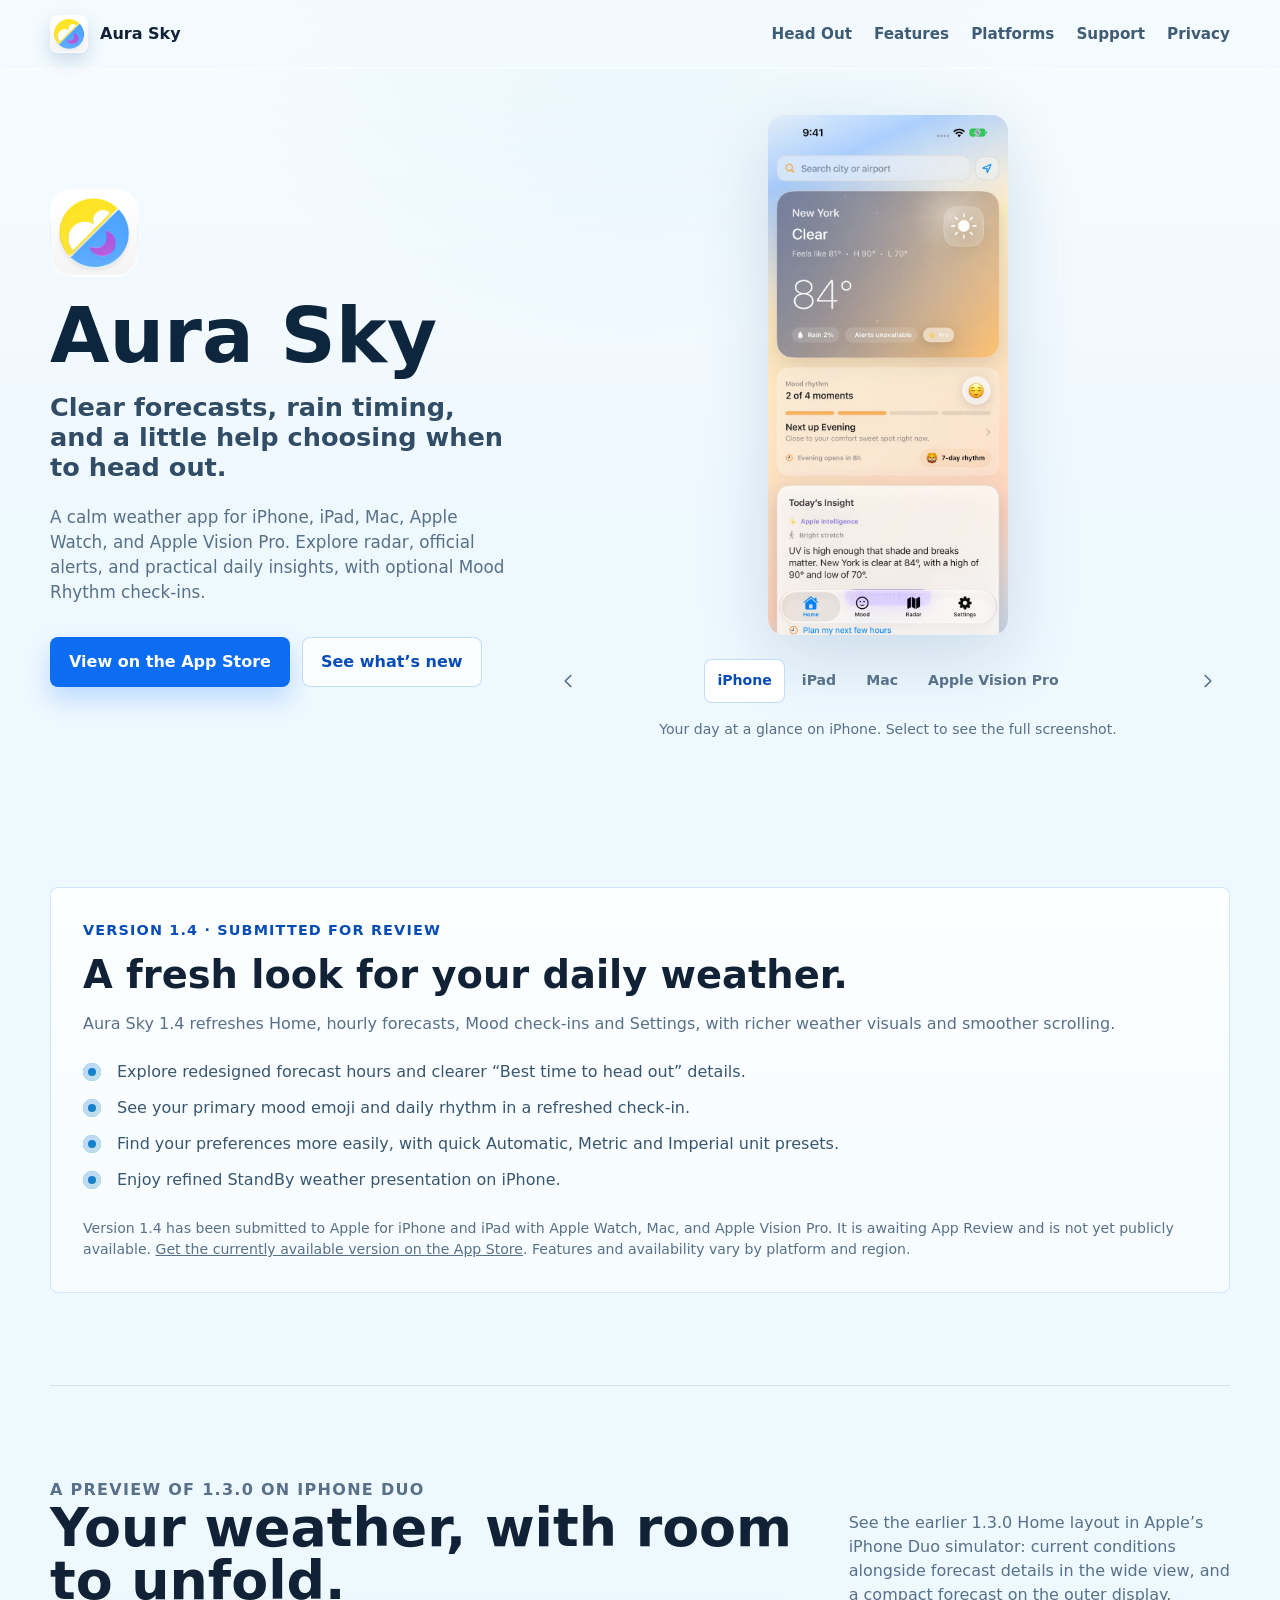
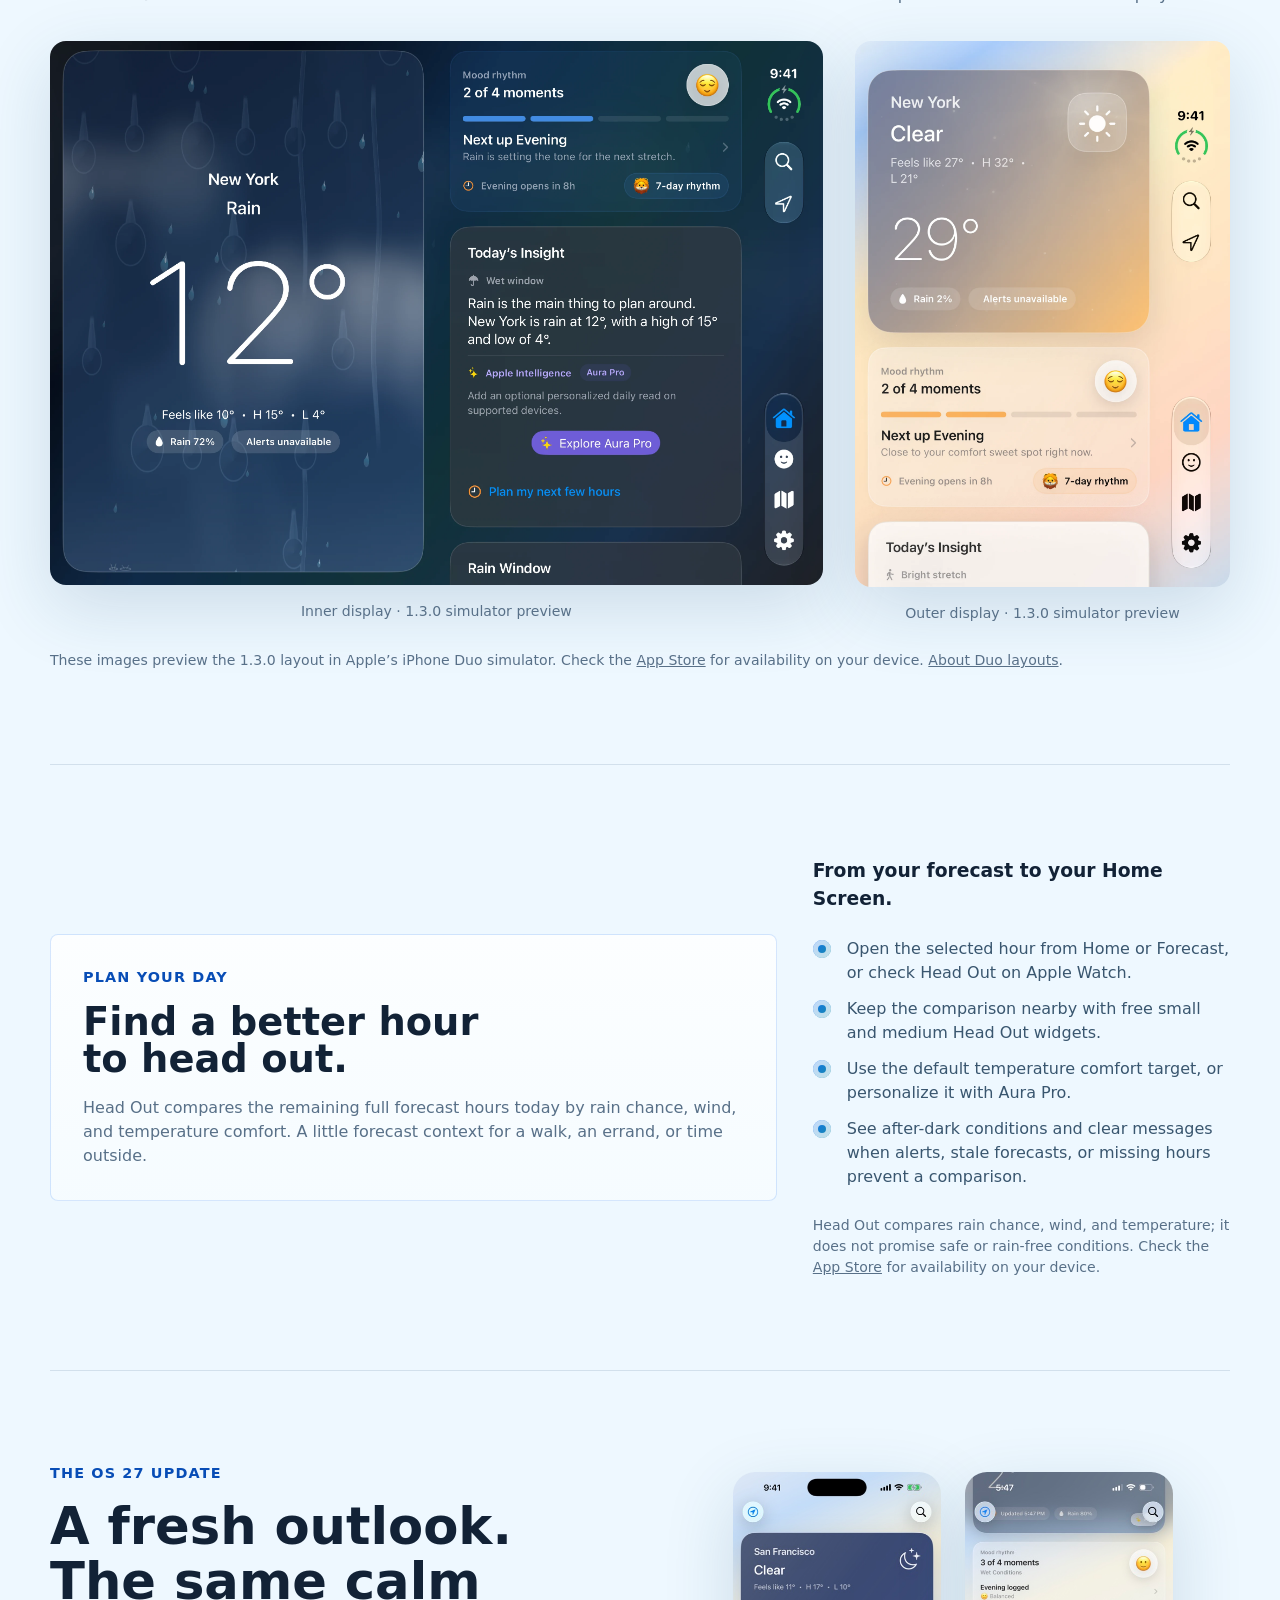
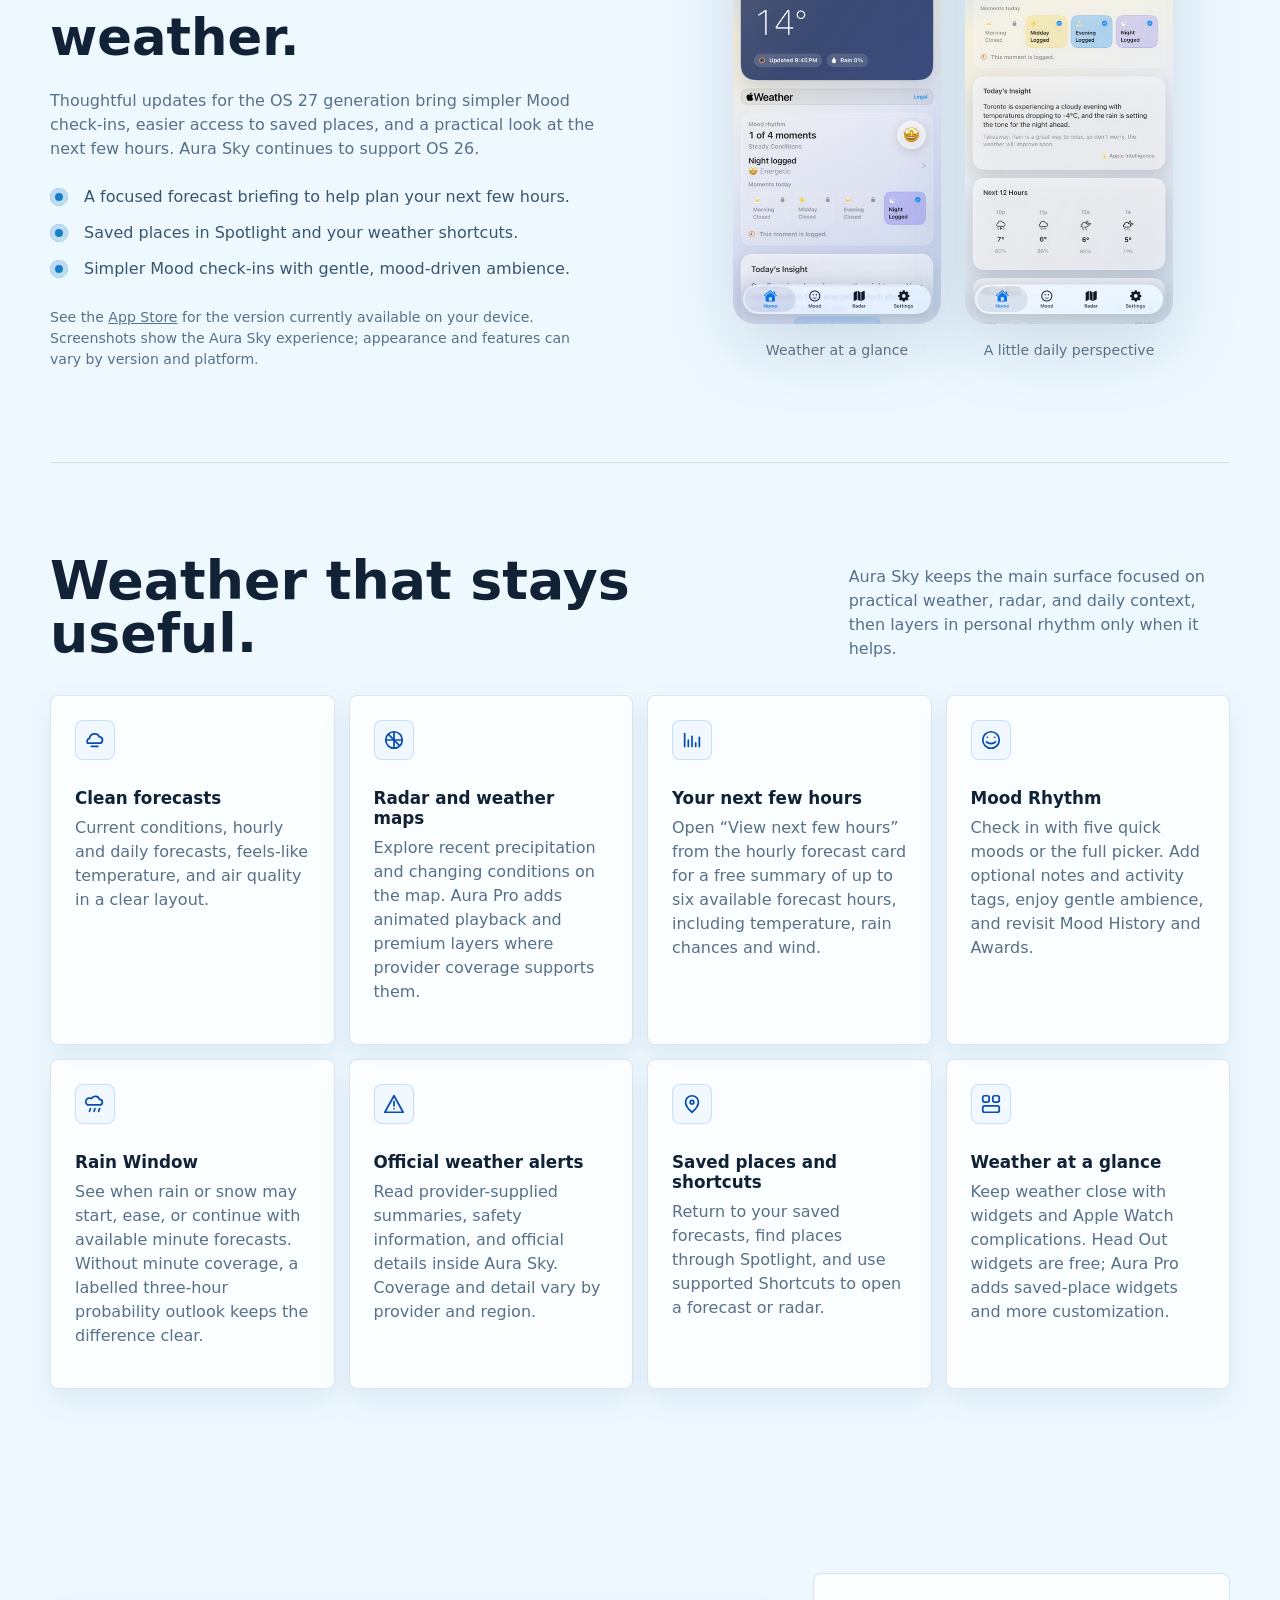
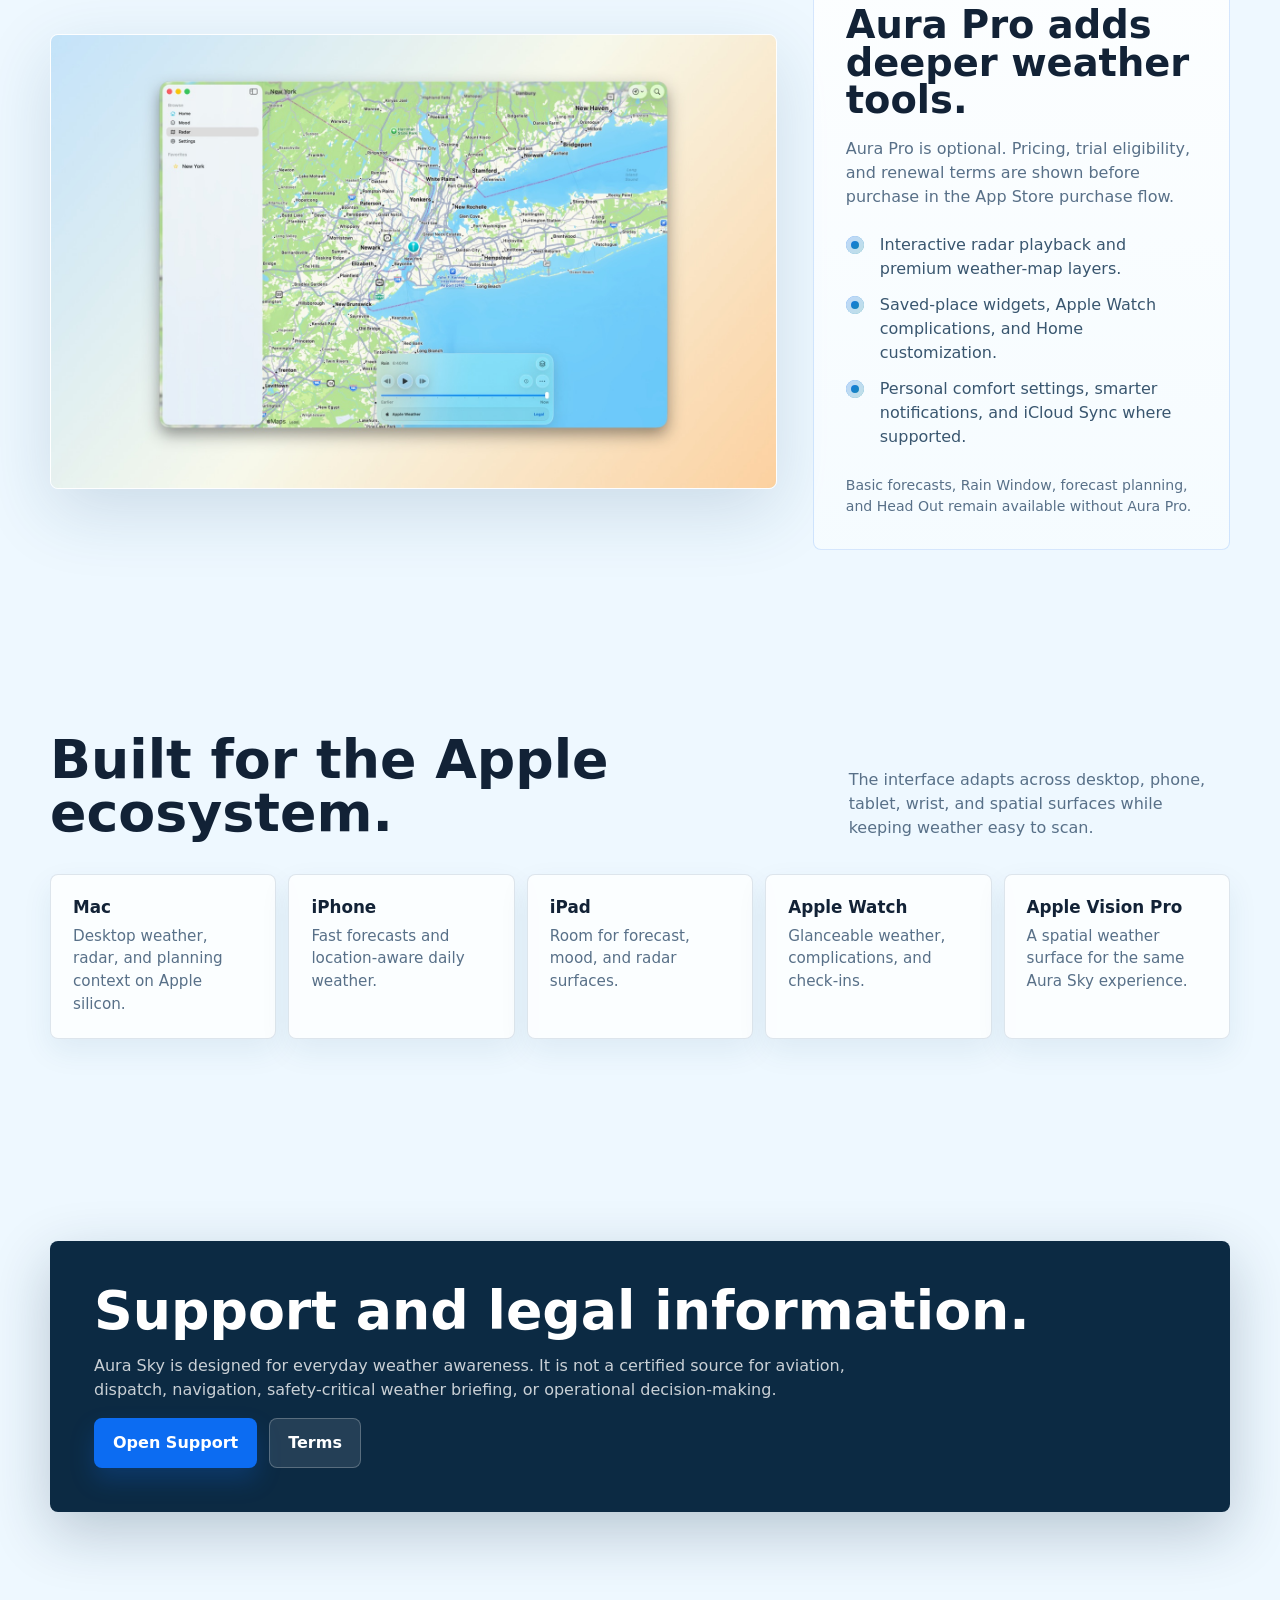
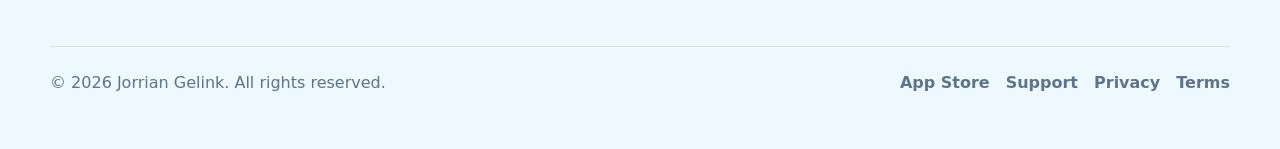
==== index.html @ 30936ce5 "feat(website): announce Aura Sky 1.4 review submission - Describe the submitted visual and forecast " ====
<!doctype html>
<html lang="en">
  <head>
    <meta charset="utf-8">
    <meta name="viewport" content="width=device-width, initial-scale=1">
    <title>Aura Sky — Weather, radar, insights</title>
    <meta name="description" content="Plan your day with Aura Sky: Head Out forecast comparisons, Rain Window, radar, official weather alerts, and optional mood check-ins across your Apple devices.">
    <meta name="robots" content="index, follow">
    <meta name="apple-itunes-app" content="app-id=6761404223">
    <link rel="canonical" href="https://jorrian.github.io/aura-sky/">
    <meta property="og:type" content="website">
    <meta property="og:title" content="Aura Sky">
    <meta property="og:description" content="Clear forecasts, rain timing, and a little help choosing when to head out.">
    <meta property="og:url" content="https://jorrian.github.io/aura-sky/">
    <meta property="og:image" content="https://jorrian.github.io/aura-sky/assets/aura-sky/glass-day-night-125.jpg">
    <meta property="og:image:alt" content="Aura Sky’s glass day-and-night emblem against a soft clear-to-cloudy sky.">
    <meta name="twitter:card" content="summary_large_image">
    <meta name="twitter:title" content="Aura Sky">
    <meta name="twitter:description" content="Clear forecasts, rain timing, and a little help choosing when to head out.">
    <meta name="twitter:image" content="https://jorrian.github.io/aura-sky/assets/aura-sky/glass-day-night-125.jpg">
    <meta name="theme-color" content="#eef8ff">
    <link rel="icon" href="assets/aura-sky/app-icon.png?v=20260916">
    <link rel="stylesheet" href="assets/aura-sky/site.css?v=20261007-duo">
    <script src="assets/aura-sky/hero-carousel.js?v=20261004" defer></script>
  </head>
  <body>
    <a class="skip-link" href="#main-content">Skip to main content</a>
    <header class="site-header">
      <nav class="nav" aria-label="Primary">
        <a class="brand" href="./" aria-label="Aura Sky home" aria-current="page">
          <img src="assets/aura-sky/app-icon.png?v=20260916" alt="" width="38" height="38" decoding="async">
          <span>Aura Sky</span>
        </a>
        <div class="nav-links">
          <a class="nav-optional" href="#head-out">Head Out</a>
          <a class="nav-optional" href="#features">Features</a>
          <a class="nav-optional" href="#platforms">Platforms</a>
          <a href="support/">Support</a>
          <a href="privacy/">Privacy</a>
        </div>
      </nav>
    </header>

    <main class="page-shell" id="main-content" tabindex="-1">
      <section class="section hero" aria-labelledby="hero-title">
        <div class="hero-copy">
          <img class="hero-logo" src="assets/aura-sky/app-icon.png?v=20260916" alt="" width="88" height="88">
          <h1 id="hero-title">Aura Sky</h1>
          <p class="lead">Clear forecasts, rain timing, and a little help choosing when to head out.</p>
          <p class="supporting">A calm weather app for iPhone, iPad, Mac, Apple Watch, and Apple Vision Pro. Explore radar, official alerts, and practical daily insights, with optional Mood Rhythm check-ins.</p>
          <div class="button-row">
            <a class="button primary" href="https://apps.apple.com/ca/app/aura-sky-weather/id6761404223">View on the App Store</a>
            <a class="button secondary" href="#latest">See what’s new</a>
          </div>
        </div>
        <div class="hero-media hero-carousel" role="region" aria-roledescription="carousel" aria-label="Aura Sky on your devices" data-hero-carousel>
          <div class="hero-carousel-stage" data-carousel-stage>
            <div class="hero-carousel-slide" role="group" aria-roledescription="slide" aria-label="1 of 4: iPhone" data-platform="iPhone">
              <a class="hero-carousel-image-link" href="assets/aura-sky/hero-iphone-125.webp" aria-label="View full-size Aura Sky iPhone screenshot">
                <img src="assets/aura-sky/hero-iphone-125.webp" alt="Aura Sky on iPhone showing current weather, forecast information, and Mood Rhythm." width="1320" height="2868" decoding="async" fetchpriority="high">
              </a>
            </div>
            <div class="hero-carousel-slide" role="group" aria-roledescription="slide" aria-label="2 of 4: iPad" data-platform="iPad" hidden inert>
              <a class="hero-carousel-image-link" href="assets/aura-sky/hero-ipad-125.webp" aria-label="View full-size Aura Sky iPad screenshot">
                <img src="assets/aura-sky/hero-ipad-125.webp" alt="Aura Sky on iPad showing current weather, forecast information, and Mood Rhythm." width="2064" height="2752" decoding="async" loading="lazy">
              </a>
            </div>
            <div class="hero-carousel-slide" role="group" aria-roledescription="slide" aria-label="3 of 4: Mac" data-platform="Mac" hidden inert>
              <a class="hero-carousel-image-link" href="assets/aura-sky/hero-mac-125.webp" aria-label="View full-size Aura Sky Mac screenshot">
                <img src="assets/aura-sky/hero-mac-125.webp" alt="Aura Sky on Mac showing current weather, forecast information, and Mood Rhythm." width="2880" height="1800" decoding="async" loading="lazy">
              </a>
            </div>
            <div class="hero-carousel-slide" role="group" aria-roledescription="slide" aria-label="4 of 4: Apple Vision Pro" data-platform="Apple Vision Pro" hidden inert>
              <a class="hero-carousel-image-link" href="assets/aura-sky/hero-vision-pro-125.webp" aria-label="View full-size Aura Sky Apple Vision Pro screenshot">
                <img src="assets/aura-sky/hero-vision-pro-125.webp" alt="Aura Sky on Apple Vision Pro showing current weather, forecast information, and Mood Rhythm." width="3840" height="2160" decoding="async" loading="lazy">
              </a>
            </div>
          </div>
          <div class="hero-carousel-controls" data-carousel-controls hidden>
            <button class="hero-carousel-arrow" type="button" aria-label="Previous platform" data-carousel-previous>
              <svg viewBox="0 0 24 24" fill="none" stroke="currentColor" stroke-width="1.9" stroke-linecap="round" stroke-linejoin="round" aria-hidden="true"><path d="m15 6-6 6 6 6"/></svg>
            </button>
            <div class="hero-carousel-platforms" role="group" aria-label="Choose a platform">
              <button type="button" aria-pressed="true" data-carousel-select="0">iPhone</button>
              <button type="button" aria-pressed="false" data-carousel-select="1">iPad</button>
              <button type="button" aria-pressed="false" data-carousel-select="2">Mac</button>
              <button type="button" aria-pressed="false" data-carousel-select="3">Apple Vision Pro</button>
            </div>
            <button class="hero-carousel-arrow" type="button" aria-label="Next platform" data-carousel-next>
              <svg viewBox="0 0 24 24" fill="none" stroke="currentColor" stroke-width="1.9" stroke-linecap="round" stroke-linejoin="round" aria-hidden="true"><path d="m9 6 6 6-6 6"/></svg>
            </button>
          </div>
          <p class="hero-carousel-caption" aria-live="polite" aria-atomic="true" data-carousel-caption>Your day at a glance on iPhone. Select to see the full screenshot.</p>
          <noscript>
            <p class="hero-carousel-fallback">View full-size screenshots on <a href="assets/aura-sky/hero-ipad-125.webp">iPad</a>, <a href="assets/aura-sky/hero-mac-125.webp">Mac</a>, or <a href="assets/aura-sky/hero-vision-pro-125.webp">Apple Vision Pro</a>.</p>
          </noscript>
        </div>
      </section>

      <section class="section" id="latest" aria-labelledby="latest-title">
        <div class="callout">
          <p class="eyebrow">Version 1.4 · Submitted for review</p>
          <h2 id="latest-title">A fresh look for your daily weather.</h2>
          <p class="section-intro">Aura Sky 1.4 refreshes Home, hourly forecasts, Mood check-ins and Settings, with richer weather visuals and smoother scrolling.</p>
          <ul class="check-list">
            <li>Explore redesigned forecast hours and clearer “Best time to head out” details.</li>
            <li>See your primary mood emoji and daily rhythm in a refreshed check-in.</li>
            <li>Find your preferences more easily, with quick Automatic, Metric and Imperial unit presets.</li>
            <li>Enjoy refined StandBy weather presentation on iPhone.</li>
          </ul>
          <p class="release-note">Version 1.4 has been submitted to Apple for iPhone and iPad with Apple Watch, Mac, and Apple Vision Pro. It is awaiting App Review and is not yet publicly available. <a href="https://apps.apple.com/ca/app/aura-sky-weather/id6761404223">Get the currently available version on the App Store</a>. Features and availability vary by platform and region.</p>
        </div>
      </section>

      <section class="section duo-section" id="duo" aria-labelledby="duo-title">
        <div class="section-heading">
          <div>
            <p class="eyebrow">A preview of 1.3.0 on iPhone Duo</p>
            <h2 id="duo-title">Your weather, with room to unfold.</h2>
          </div>
          <p>See the earlier 1.3.0 Home layout in Apple’s iPhone Duo simulator: current conditions alongside forecast details in the wide view, and a compact forecast on the outer display.</p>
        </div>
        <div class="duo-gallery">
          <figure>
            <a class="screenshot-link" href="assets/aura-sky/duo-inner-home-130.webp" aria-label="View full-size iPhone Duo inner-display screenshot">
              <img src="assets/aura-sky/duo-inner-home-130.webp" alt="Aura Sky Home on the wide iPhone Duo inner display, showing current weather and forecast cards." width="2853" height="2007" loading="lazy" decoding="async">
            </a>
            <figcaption>Inner display · 1.3.0 simulator preview</figcaption>
          </figure>
          <figure>
            <a class="screenshot-link" href="assets/aura-sky/duo-outer-home-130.webp" aria-label="View full-size iPhone Duo outer-display screenshot">
              <img src="assets/aura-sky/duo-outer-home-130.webp" alt="Aura Sky Home on the compact iPhone Duo outer display, showing current weather and a forecast overview." width="1398" height="2034" loading="lazy" decoding="async">
            </a>
            <figcaption>Outer display · 1.3.0 simulator preview</figcaption>
          </figure>
        </div>
        <p class="release-note">These images preview the 1.3.0 layout in Apple’s iPhone Duo simulator. Check the <a href="https://apps.apple.com/ca/app/aura-sky-weather/id6761404223">App Store</a> for availability on your device. <a href="support/#duo-help">About Duo layouts</a>.</p>
      </section>

      <section class="section split" id="head-out" aria-labelledby="head-out-title">
        <div class="callout">
          <p class="eyebrow">Plan your day</p>
          <h2 id="head-out-title">Find a better hour<br>to head out.</h2>
          <p class="section-intro">Head Out compares the remaining full forecast hours today by rain chance, wind, and temperature comfort. A little forecast context for a walk, an errand, or time outside.</p>
        </div>
        <div>
          <h3>From your forecast to your Home Screen.</h3>
          <ul class="check-list">
            <li>Open the selected hour from Home or Forecast, or check Head Out on Apple Watch.</li>
            <li>Keep the comparison nearby with free small and medium Head Out widgets.</li>
            <li>Use the default temperature comfort target, or personalize it with Aura Pro.</li>
            <li>See after-dark conditions and clear messages when alerts, stale forecasts, or missing hours prevent a comparison.</li>
          </ul>
          <p class="release-note">Head Out compares rain chance, wind, and temperature; it does not promise safe or rain-free conditions. Check the <a href="https://apps.apple.com/ca/app/aura-sky-weather/id6761404223">App Store</a> for availability on your device.</p>
        </div>
      </section>

      <section class="section os27-section" id="os27" aria-labelledby="os27-title">
        <div class="os27-copy">
          <p class="eyebrow">The OS 27 update</p>
          <h2 id="os27-title">A fresh outlook.<br>The same calm weather.</h2>
          <p class="section-intro">Thoughtful updates for the OS 27 generation bring simpler Mood check-ins, easier access to saved places, and a practical look at the next few hours. Aura Sky continues to support OS 26.</p>
          <ul class="check-list">
            <li>A focused forecast briefing to help plan your next few hours.</li>
            <li>Saved places in Spotlight and your weather shortcuts.</li>
            <li>Simpler Mood check-ins with gentle, mood-driven ambience.</li>
          </ul>
          <p class="release-note">See the <a href="https://apps.apple.com/ca/app/aura-sky-weather/id6761404223">App Store</a> for the version currently available on your device. Screenshots show the Aura Sky experience; appearance and features can vary by version and platform.</p>
        </div>
        <div class="phone-gallery" aria-label="Aura Sky on iPhone">
          <figure>
            <a class="screenshot-link" href="assets/aura-sky/iphone-dashboard.jpg" aria-label="View full-size iPhone weather screenshot">
              <img src="assets/aura-sky/iphone-dashboard.jpg" alt="Current weather and a Mood Rhythm check-in on iPhone." width="414" height="900" loading="lazy" decoding="async">
            </a>
            <figcaption>Weather at a glance</figcaption>
          </figure>
          <figure>
            <a class="screenshot-link" href="assets/aura-sky/iphone-radar.jpg" aria-label="View full-size iPhone daily insight screenshot">
              <img src="assets/aura-sky/iphone-radar.jpg" alt="Mood Rhythm, Today’s Insight, and the next 12 hours of weather on iPhone." width="414" height="900" loading="lazy" decoding="async">
            </a>
            <figcaption>A little daily perspective</figcaption>
          </figure>
        </div>
      </section>

      <section class="section" id="features" aria-labelledby="features-title">
        <div class="section-heading">
          <h2 id="features-title">Weather that stays useful.</h2>
          <p>Aura Sky keeps the main surface focused on practical weather, radar, and daily context, then layers in personal rhythm only when it helps.</p>
        </div>
        <div class="feature-grid">
          <article class="feature-card">
            <div class="feature-icon" aria-hidden="true">
              <svg viewBox="0 0 24 24" fill="none" stroke="currentColor" stroke-width="1.9" stroke-linecap="round" stroke-linejoin="round"><path d="M4 15.5h12.5a3.5 3.5 0 0 0 .3-7A5.7 5.7 0 0 0 6 10.3 3.3 3.3 0 0 0 4 15.5Z"/><path d="M8 19h7"/></svg>
            </div>
            <h3>Clean forecasts</h3>
            <p>Current conditions, hourly and daily forecasts, feels-like temperature, and air quality in a clear layout.</p>
          </article>
          <article class="feature-card">
            <div class="feature-icon" aria-hidden="true">
              <svg viewBox="0 0 24 24" fill="none" stroke="currentColor" stroke-width="1.9" stroke-linecap="round" stroke-linejoin="round"><path d="M12 21a9 9 0 1 0 0-18 9 9 0 0 0 0 18Z"/><path d="M12 3v18"/><path d="M3 12h18"/><path d="M6.5 6.5 17.5 17.5"/></svg>
            </div>
            <h3>Radar and weather maps</h3>
            <p>Explore recent precipitation and changing conditions on the map. Aura Pro adds animated playback and premium layers where provider coverage supports them.</p>
          </article>
          <article class="feature-card">
            <div class="feature-icon" aria-hidden="true">
              <svg viewBox="0 0 24 24" fill="none" stroke="currentColor" stroke-width="1.9" stroke-linecap="round" stroke-linejoin="round"><path d="M4 19V5"/><path d="M8 19v-7"/><path d="M12 19V8"/><path d="M16 19v-4"/><path d="M20 19V9"/></svg>
            </div>
            <h3>Your next few hours</h3>
            <p>Open “View next few hours” from the hourly forecast card for a free summary of up to six available forecast hours, including temperature, rain chances and wind.</p>
          </article>
          <article class="feature-card">
            <div class="feature-icon" aria-hidden="true">
              <svg viewBox="0 0 24 24" fill="none" stroke="currentColor" stroke-width="1.9" stroke-linecap="round" stroke-linejoin="round"><path d="M7 14c2.5 2.5 7.5 2.5 10 0"/><path d="M8 9h.01"/><path d="M16 9h.01"/><path d="M12 21a9 9 0 1 0 0-18 9 9 0 0 0 0 18Z"/></svg>
            </div>
            <h3>Mood Rhythm</h3>
            <p>Check in with five quick moods or the full picker. Add optional notes and activity tags, enjoy gentle ambience, and revisit Mood History and Awards.</p>
          </article>
          <article class="feature-card">
            <div class="feature-icon" aria-hidden="true">
              <svg viewBox="0 0 24 24" fill="none" stroke="currentColor" stroke-width="1.9" stroke-linecap="round" stroke-linejoin="round"><path d="M4 13h13a3 3 0 0 0 0-6 5 5 0 0 0-9-1 4 4 0 0 0-4 7Z"/><path d="m7 17-1 3m6-3-1 3m6-3-1 3"/></svg>
            </div>
            <h3>Rain Window</h3>
            <p>See when rain or snow may start, ease, or continue with available minute forecasts. Without minute coverage, a labelled three-hour probability outlook keeps the difference clear.</p>
          </article>
          <article class="feature-card">
            <div class="feature-icon" aria-hidden="true">
              <svg viewBox="0 0 24 24" fill="none" stroke="currentColor" stroke-width="1.9" stroke-linecap="round" stroke-linejoin="round"><path d="m12 3 10 18H2L12 3Z"/><path d="M12 9v5m0 3h.01"/></svg>
            </div>
            <h3>Official weather alerts</h3>
            <p>Read provider-supplied summaries, safety information, and official details inside Aura Sky. Coverage and detail vary by provider and region.</p>
          </article>
          <article class="feature-card">
            <div class="feature-icon" aria-hidden="true">
              <svg viewBox="0 0 24 24" fill="none" stroke="currentColor" stroke-width="1.9" stroke-linecap="round" stroke-linejoin="round"><path d="M19 10c0 5-7 11-7 11S5 15 5 10a7 7 0 0 1 14 0Z"/><circle cx="12" cy="10" r="2"/></svg>
            </div>
            <h3>Saved places and shortcuts</h3>
            <p>Return to your saved forecasts, find places through Spotlight, and use supported Shortcuts to open a forecast or radar.</p>
          </article>
          <article class="feature-card">
            <div class="feature-icon" aria-hidden="true">
              <svg viewBox="0 0 24 24" fill="none" stroke="currentColor" stroke-width="1.9" stroke-linecap="round" stroke-linejoin="round"><rect x="3" y="3" width="7" height="7" rx="2"/><rect x="14" y="3" width="7" height="7" rx="2"/><rect x="3" y="14" width="18" height="7" rx="2"/></svg>
            </div>
            <h3>Weather at a glance</h3>
            <p>Keep weather close with widgets and Apple Watch complications. Head Out widgets are free; Aura Pro adds saved-place widgets and more customization.</p>
          </article>
        </div>
      </section>

      <section class="section split" aria-labelledby="pro-title">
        <div class="image-panel">
          <img src="assets/aura-sky/radar-mac.jpg" alt="Aura Sky radar on Mac showing map layers and weather context." width="1600" height="1000" loading="lazy" decoding="async">
        </div>
        <div class="callout">
          <h2 id="pro-title">Aura Pro adds deeper weather tools.</h2>
          <p class="section-intro">Aura Pro is optional. Pricing, trial eligibility, and renewal terms are shown before purchase in the App Store purchase flow.</p>
          <ul class="check-list">
            <li>Interactive radar playback and premium weather-map layers.</li>
            <li>Saved-place widgets, Apple Watch complications, and Home customization.</li>
            <li>Personal comfort settings, smarter notifications, and iCloud Sync where supported.</li>
          </ul>
          <p class="release-note">Basic forecasts, Rain Window, forecast planning, and Head Out remain available without Aura Pro.</p>
        </div>
      </section>

      <section class="section" id="platforms" aria-labelledby="platforms-title">
        <div class="section-heading">
          <h2 id="platforms-title">Built for the Apple ecosystem.</h2>
          <p>The interface adapts across desktop, phone, tablet, wrist, and spatial surfaces while keeping weather easy to scan.</p>
        </div>
        <div class="platform-grid">
          <article class="platform-card">
            <h3>Mac</h3>
            <p>Desktop weather, radar, and planning context on Apple silicon.</p>
          </article>
          <article class="platform-card">
            <h3>iPhone</h3>
            <p>Fast forecasts and location-aware daily weather.</p>
          </article>
          <article class="platform-card">
            <h3>iPad</h3>
            <p>Room for forecast, mood, and radar surfaces.</p>
          </article>
          <article class="platform-card">
            <h3>Apple Watch</h3>
            <p>Glanceable weather, complications, and check-ins.</p>
          </article>
          <article class="platform-card">
            <h3>Apple Vision Pro</h3>
            <p>A spatial weather surface for the same Aura Sky experience.</p>
          </article>
        </div>
      </section>

      <section class="section" aria-labelledby="support-title">
        <div class="support-band">
          <h2 id="support-title">Support and legal information.</h2>
          <p>Aura Sky is designed for everyday weather awareness. It is not a certified source for aviation, dispatch, navigation, safety-critical weather briefing, or operational decision-making.</p>
          <div class="button-row">
            <a class="button primary" href="support/">Open Support</a>
            <a class="button secondary" href="terms/">Terms</a>
          </div>
        </div>
      </section>
    </main>

    <footer class="site-footer">
      <div class="footer-inner">
        <span>© 2026 Jorrian Gelink. All rights reserved.</span>
        <div class="footer-links">
          <a href="https://apps.apple.com/ca/app/aura-sky-weather/id6761404223">App Store</a>
          <a href="support/">Support</a>
          <a href="privacy/">Privacy</a>
          <a href="terms/">Terms</a>
        </div>
      </div>
    </footer>
  </body>
</html>
---- assets/aura-sky/site.css ----
:root {
  color-scheme: light;
  --bg: #eef8ff;
  --bg-strong: #dff2fb;
  --surface: #ffffff;
  --surface-soft: #f8fbff;
  --ink: #122236;
  --muted: #587088;
  --line: rgba(36, 82, 118, 0.14);
  --blue: #0c6cf2;
  --blue-deep: #084db6;
  --teal: #0f8b9f;
  --green: #4e9a7f;
  --shadow: 0 22px 70px rgba(23, 72, 112, 0.16);
  --radius: 8px;
  --max: 1180px;
  font-family: Inter, ui-sans-serif, system-ui, -apple-system, BlinkMacSystemFont, "SF Pro Text", "Helvetica Neue", Arial, sans-serif;
}

* {
  box-sizing: border-box;
}

html {
  scroll-behavior: smooth;
}

body {
  margin: 0;
  background:
    linear-gradient(180deg, rgba(255, 255, 255, 0.58) 0%, rgba(238, 248, 255, 0) 34rem),
    radial-gradient(circle at 50% -8rem, rgba(117, 206, 233, 0.28), transparent 30rem),
    var(--bg);
  color: var(--ink);
  line-height: 1.5;
  text-rendering: optimizeLegibility;
}

img {
  display: block;
  max-width: 100%;
  height: auto;
}

a {
  color: inherit;
}

.skip-link {
  position: fixed;
  top: 12px;
  left: 12px;
  z-index: 100;
  padding: 10px 14px;
  border-radius: 8px;
  background: var(--ink);
  color: white;
  font-weight: 720;
  text-decoration: none;
  transform: translateY(-180%);
}

.skip-link:focus {
  transform: translateY(0);
}

a:focus-visible {
  outline: 3px solid var(--blue);
  outline-offset: 4px;
}

.page-shell:focus,
.legal-page:focus {
  outline: none;
}

.site-header {
  position: sticky;
  top: 0;
  z-index: 20;
  border-bottom: 1px solid rgba(255, 255, 255, 0.72);
  background: rgba(243, 250, 255, 0.82);
  backdrop-filter: blur(22px);
}

.nav {
  width: min(var(--max), calc(100% - 40px));
  min-height: 68px;
  margin: 0 auto;
  display: flex;
  align-items: center;
  justify-content: space-between;
  gap: 24px;
}

.brand {
  display: inline-flex;
  align-items: center;
  gap: 12px;
  text-decoration: none;
  font-weight: 760;
  color: var(--ink);
}

.brand img {
  width: 38px;
  height: 38px;
  border-radius: 8px;
  box-shadow: 0 8px 18px rgba(10, 70, 126, 0.18);
}

.nav-links {
  display: flex;
  align-items: center;
  justify-content: flex-end;
  gap: 22px;
  color: #405b74;
  font-size: 0.95rem;
  font-weight: 620;
}

.nav-links a {
  text-decoration: none;
}

.nav-links a:hover {
  color: var(--blue-deep);
}

.section[id] {
  scroll-margin-top: 90px;
}

.section {
  width: min(var(--max), calc(100% - 40px));
  margin: 0 auto;
  padding: 92px 0;
}

.hero {
  display: grid;
  grid-template-columns: minmax(0, 0.8fr) minmax(0, 1.2fr);
  gap: 40px;
  align-items: center;
  min-height: clamp(650px, calc(86vh - 68px), 780px);
  padding-top: 46px;
  padding-bottom: 34px;
}

.hero-copy {
  max-width: 560px;
}

h1,
h2,
h3,
p {
  margin-top: 0;
}

h1 {
  margin-bottom: 22px;
  font-size: clamp(3.8rem, 6vw, 6.4rem);
  line-height: 0.9;
  letter-spacing: 0;
  color: #0d253d;
}

.lead {
  margin-bottom: 22px;
  color: #314c65;
  font-size: clamp(1.25rem, 2vw, 1.72rem);
  line-height: 1.18;
  font-weight: 650;
}

.supporting {
  margin-bottom: 32px;
  color: var(--muted);
  font-size: 1.05rem;
}

.button-row {
  display: flex;
  flex-wrap: wrap;
  gap: 12px;
  align-items: center;
}

.button {
  min-height: 46px;
  display: inline-flex;
  align-items: center;
  justify-content: center;
  gap: 9px;
  padding: 12px 18px;
  border-radius: 8px;
  border: 1px solid transparent;
  text-decoration: none;
  font-weight: 720;
  white-space: nowrap;
}

.button.primary {
  background: var(--blue);
  color: white;
  box-shadow: 0 12px 24px rgba(12, 108, 242, 0.22);
}

.button.primary:hover {
  background: var(--blue-deep);
}

.button.secondary {
  border-color: rgba(12, 108, 242, 0.24);
  background: rgba(255, 255, 255, 0.78);
  color: var(--blue-deep);
}

.hero-logo {
  width: 88px;
  height: 88px;
  margin-bottom: 24px;
}

.hero-media,
.phone-gallery figure {
  min-width: 0;
  margin: 0;
}

.screenshot-link {
  display: block;
  border-radius: 16px;
  box-shadow: var(--shadow);
}

.screenshot-link img {
  width: 100%;
  height: auto;
  border-radius: inherit;
}

figcaption {
  margin-top: 16px;
  color: var(--muted);
  font-size: 0.88rem;
  text-align: center;
}

.hero-carousel-stage {
  height: clamp(360px, 42vw, 520px);
  touch-action: pan-y pinch-zoom;
}

.hero-carousel-slide,
.hero-carousel-image-link {
  display: flex;
  align-items: center;
  justify-content: center;
  width: 100%;
  height: 100%;
}

.hero-carousel-slide[hidden],
.hero-carousel-controls[hidden] {
  display: none;
}

.hero-carousel-slide {
  animation: hero-carousel-reveal 160ms ease-out;
}

.hero-carousel-image-link img {
  width: auto;
  height: auto;
  max-width: 100%;
  max-height: 100%;
  border-radius: 16px;
  box-shadow: var(--shadow);
}

.hero-carousel-controls {
  display: grid;
  grid-template-columns: 44px minmax(0, 1fr) 44px;
  align-items: center;
  gap: 8px;
  margin-top: 24px;
}

.hero-carousel-platforms {
  display: flex;
  flex-wrap: wrap;
  justify-content: center;
  gap: 4px;
}

.hero-carousel-controls button {
  min-width: 44px;
  min-height: 44px;
  padding: 8px 12px;
  border: 1px solid transparent;
  border-radius: 8px;
  background: transparent;
  color: var(--muted);
  font: inherit;
  font-size: 0.88rem;
  font-weight: 650;
  line-height: 1.25;
  cursor: pointer;
}

.hero-carousel-controls button:hover {
  background: var(--surface-soft);
  color: var(--blue-deep);
}

.hero-carousel-controls button[aria-pressed="true"] {
  border-color: rgba(12, 108, 242, 0.24);
  background: var(--surface);
  color: var(--blue-deep);
}

.hero-carousel-controls button:focus-visible {
  outline: 3px solid var(--blue);
  outline-offset: 3px;
}

.hero-carousel-controls .hero-carousel-arrow {
  display: grid;
  place-items: center;
  padding: 10px;
}

.hero-carousel-arrow svg {
  width: 22px;
  height: 22px;
}

.hero-carousel-caption,
.hero-carousel-fallback {
  margin: 16px 0 0;
  color: var(--muted);
  font-size: 0.88rem;
  text-align: center;
}

.hero-carousel-caption {
  min-height: 3em;
}

@keyframes hero-carousel-reveal {
  from { opacity: 0; }
  to { opacity: 1; }
}

.os27-section {
  display: grid;
  grid-template-columns: minmax(0, 1fr) minmax(0, 1fr);
  align-items: center;
  gap: 72px;
  border-top: 1px solid var(--line);
  border-bottom: 1px solid var(--line);
}

.eyebrow {
  color: var(--blue-deep);
  font-size: 0.9rem;
  font-weight: 750;
  letter-spacing: 0.08em;
  text-transform: uppercase;
}

.os27-copy h2 {
  margin-bottom: 24px;
  font-size: clamp(2.2rem, 4vw, 3.6rem);
  line-height: 1.08;
}

.release-note {
  margin: 26px 0 0;
  color: var(--muted);
  font-size: 0.88rem;
}

.phone-gallery {
  display: grid;
  grid-template-columns: repeat(2, minmax(0, 1fr));
  gap: 24px;
  width: min(100%, 440px);
  justify-self: center;
}

.phone-gallery .screenshot-link {
  border-radius: 22px;
}

.section-heading {
  display: grid;
  grid-template-columns: minmax(0, 0.84fr) minmax(280px, 0.42fr);
  gap: 36px;
  align-items: end;
  margin-bottom: 34px;
}

h2 {
  margin-bottom: 0;
  font-size: clamp(2.2rem, 4.2vw, 4.1rem);
  line-height: 0.98;
  letter-spacing: 0;
}

.section-heading p,
.section-intro {
  margin: 0;
  color: var(--muted);
  font-size: 1rem;
}

.feature-grid {
  display: grid;
  grid-template-columns: repeat(4, minmax(0, 1fr));
  gap: 14px;
}

.feature-card,
.platform-card,
.info-card {
  border: 1px solid var(--line);
  border-radius: var(--radius);
  background: rgba(255, 255, 255, 0.78);
  box-shadow: 0 12px 30px rgba(21, 72, 111, 0.08);
}

.feature-card {
  min-height: 196px;
  padding: 24px;
}

.feature-icon {
  width: 40px;
  height: 40px;
  display: grid;
  place-items: center;
  margin-bottom: 28px;
  border: 1px solid rgba(12, 108, 242, 0.18);
  border-radius: 8px;
  background: #f1f8ff;
  color: var(--blue-deep);
}

.feature-icon svg {
  width: 22px;
  height: 22px;
}

.feature-card h3,
.platform-card h3,
.info-card h3 {
  margin-bottom: 8px;
  font-size: 1.05rem;
  line-height: 1.2;
}

.feature-card p,
.platform-card p,
.info-card p,
.legal-copy p,
.legal-copy li {
  color: var(--muted);
}

.split {
  display: grid;
  grid-template-columns: minmax(0, 1.08fr) minmax(360px, 0.62fr);
  gap: 36px;
  align-items: center;
}

.image-panel {
  border-radius: var(--radius);
  overflow: hidden;
  border: 1px solid rgba(255, 255, 255, 0.9);
  box-shadow: var(--shadow);
}

.image-panel img {
  width: 100%;
  height: auto;
}

.callout {
  padding: 32px;
  border-radius: var(--radius);
  border: 1px solid rgba(12, 108, 242, 0.16);
  background: linear-gradient(180deg, rgba(255, 255, 255, 0.82), rgba(247, 252, 255, 0.82));
}

.callout h2 {
  margin-bottom: 18px;
  font-size: clamp(2rem, 3vw, 3.2rem);
}

.check-list {
  display: grid;
  gap: 12px;
  padding: 0;
  margin: 24px 0 0;
  list-style: none;
  color: #39566f;
}

.check-list li {
  display: grid;
  grid-template-columns: 24px minmax(0, 1fr);
  gap: 10px;
  align-items: start;
}

.check-list li::before {
  content: "";
  width: 18px;
  height: 18px;
  margin-top: 3px;
  border-radius: 999px;
  background:
    linear-gradient(135deg, rgba(12, 108, 242, 0.96), rgba(15, 139, 159, 0.96));
  box-shadow: inset 0 0 0 5px rgba(255, 255, 255, 0.72);
}

.platform-grid {
  display: grid;
  grid-template-columns: repeat(5, minmax(0, 1fr));
  gap: 12px;
}

.platform-card {
  min-height: 150px;
  padding: 22px;
}

.platform-card p {
  margin-bottom: 0;
  font-size: 0.95rem;
}

.support-band {
  margin: 18px auto 0;
  padding: 44px;
  border-radius: var(--radius);
  background: #0c2a43;
  color: white;
  box-shadow: 0 20px 60px rgba(12, 42, 67, 0.24);
}

.support-band h2 {
  margin-bottom: 16px;
  color: white;
}

.support-band p {
  max-width: 780px;
  color: rgba(255, 255, 255, 0.78);
}

.support-band .button.secondary {
  background: rgba(255, 255, 255, 0.1);
  border-color: rgba(255, 255, 255, 0.24);
  color: white;
}

.site-footer {
  padding: 42px 0 54px;
  color: #5d748a;
}

.footer-inner {
  width: min(var(--max), calc(100% - 40px));
  margin: 0 auto;
  display: flex;
  flex-wrap: wrap;
  align-items: center;
  justify-content: space-between;
  gap: 18px;
  border-top: 1px solid var(--line);
  padding-top: 24px;
}

.footer-links {
  display: flex;
  flex-wrap: wrap;
  gap: 16px;
  font-weight: 650;
}

.footer-links a {
  text-decoration: none;
}

.legal-page {
  width: min(880px, calc(100% - 40px));
  margin: 0 auto;
  padding: 84px 0 88px;
}

.legal-page h1 {
  font-size: clamp(3rem, 7vw, 5.6rem);
}

.legal-copy {
  display: grid;
  gap: 18px;
  margin-top: 34px;
}

.info-grid {
  display: grid;
  grid-template-columns: repeat(2, minmax(0, 1fr));
  gap: 14px;
  margin-top: 34px;
}

.info-card {
  padding: 24px;
}

.info-card p {
  margin-bottom: 0;
}

.fine-print {
  font-size: 0.94rem;
  color: var(--muted);
}

@media (max-width: 980px) {
  .hero,
  .os27-section,
  .split,
  .section-heading {
    grid-template-columns: 1fr;
  }

  .hero {
    gap: 34px;
    min-height: auto;
    padding-top: 54px;
  }

  .hero-copy {
    max-width: 720px;
  }

  .os27-section {
    gap: 36px;
  }

  .feature-grid,
  .platform-grid {
    grid-template-columns: repeat(2, minmax(0, 1fr));
  }

  .platform-grid .platform-card:last-child {
    grid-column: 1 / -1;
  }
}

@media (max-width: 720px) {
  .nav {
    width: min(100% - 28px, var(--max));
    min-height: 62px;
  }

  .nav-links {
    gap: 12px;
    font-size: 0.86rem;
  }

  .nav-links .nav-optional {
    display: none;
  }

  .section,
  .legal-page {
    width: min(100% - 28px, var(--max));
    padding: 62px 0;
  }

  h1 {
    font-size: clamp(3rem, 15vw, 4.6rem);
  }

  .hero {
    gap: 26px;
    padding-top: 42px;
    padding-bottom: 36px;
  }

  .lead {
    font-size: 1.18rem;
  }

  .supporting {
    margin-bottom: 26px;
  }

  .phone-gallery {
    gap: 16px;
  }

  .feature-grid,
  .platform-grid,
  .info-grid {
    grid-template-columns: 1fr;
  }

  .feature-card {
    min-height: auto;
  }

  .support-band {
    padding: 28px;
  }

  .footer-inner {
    width: min(100% - 28px, var(--max));
  }
}

@media (max-width: 440px) {
  .hero-carousel-platforms {
    display: grid;
    grid-template-columns: repeat(2, minmax(0, 1fr));
  }

  .hero-carousel-controls button {
    padding: 8px;
  }

  .hero-carousel-caption {
    min-height: 4.5em;
  }

  .nav-links {
    gap: 10px;
  }

  .button-row {
    align-items: stretch;
  }

  .button {
    width: 100%;
  }
}

@media (prefers-reduced-motion: reduce) {
  .hero-carousel-slide {
    animation: none;
  }

  html {
    scroll-behavior: auto;
  }
}

.duo-section { border-top: 1px solid var(--line); border-bottom: 1px solid var(--line); }
.duo-gallery { display: grid; grid-template-columns: minmax(0, 2.06fr) minmax(0, 1fr); gap: 32px; align-items: start; }
.duo-gallery figure { margin: 0; min-width: 0; }
@media (max-width: 720px) {
  .duo-gallery { grid-template-columns: 1fr; gap: 32px; }
  .duo-gallery figure:last-child { width: min(100%, 300px); justify-self: center; }
}

#duo-help { scroll-margin-top: 90px; }
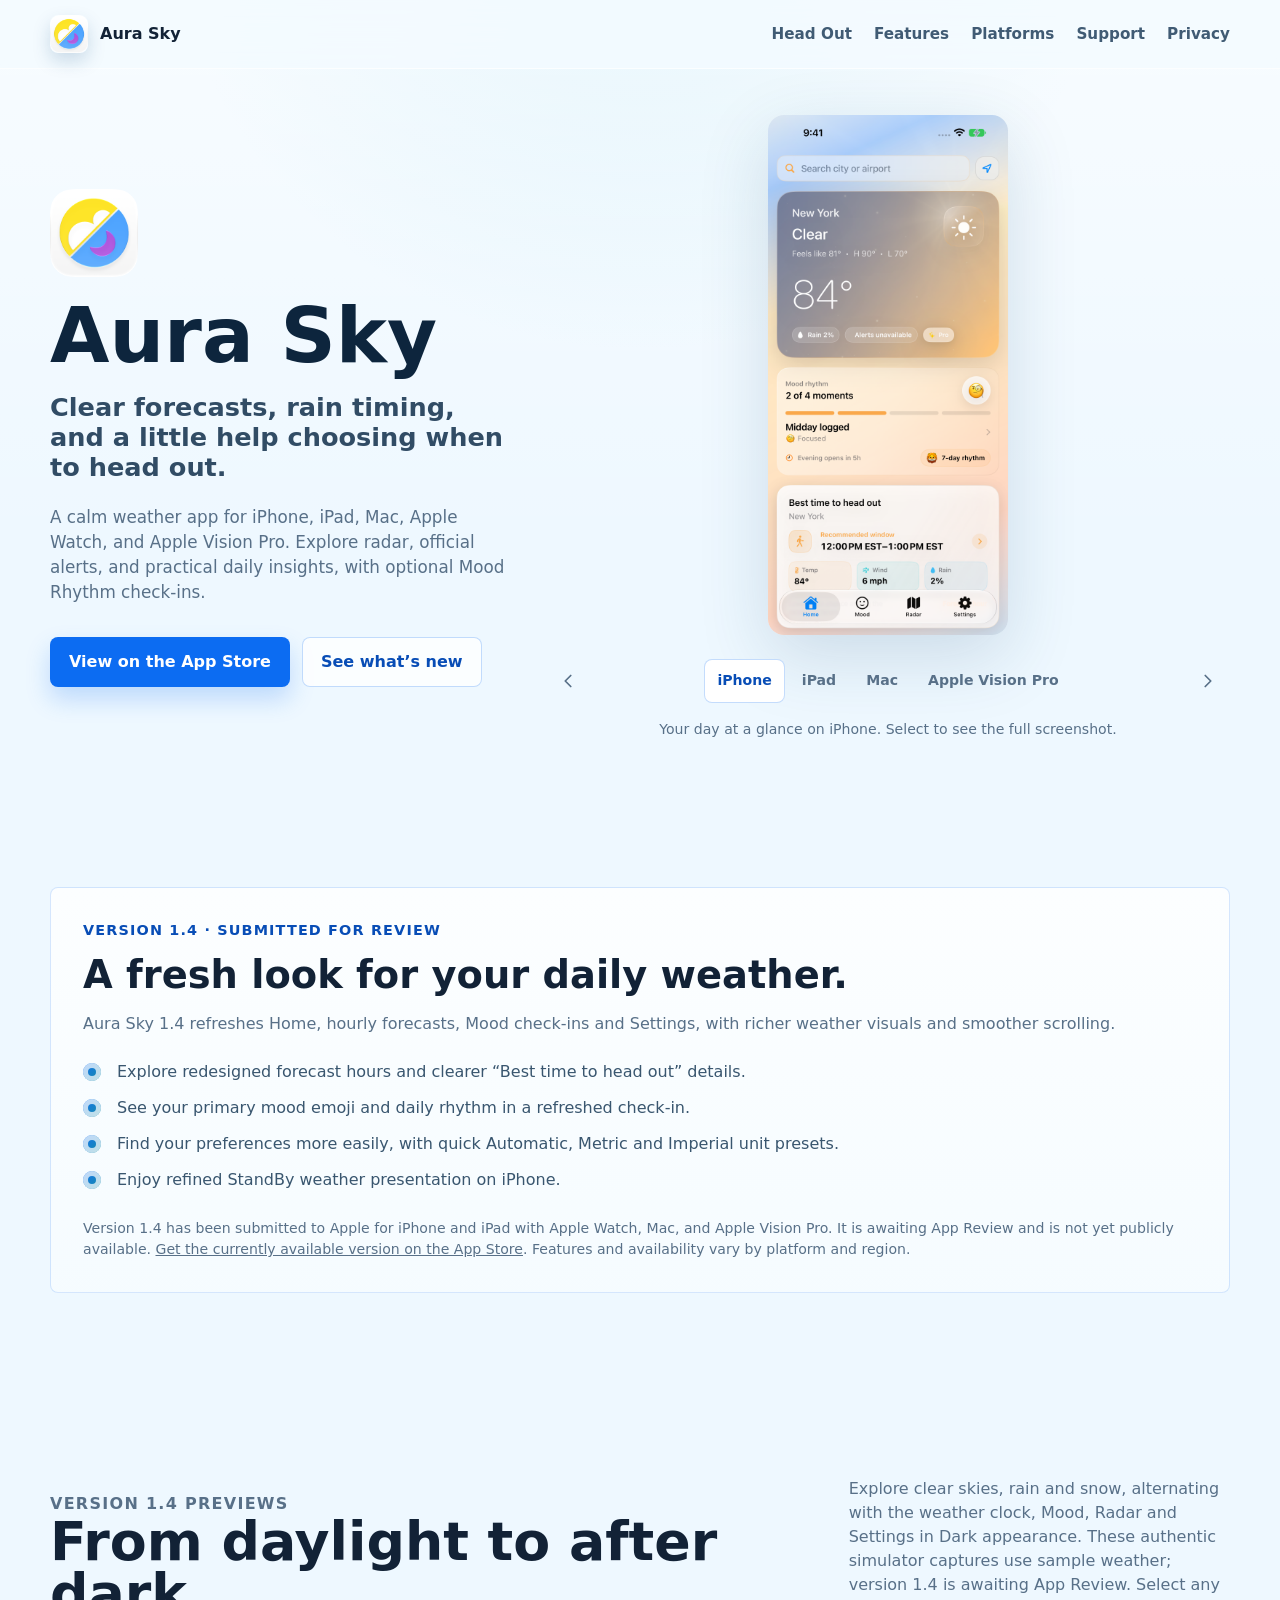
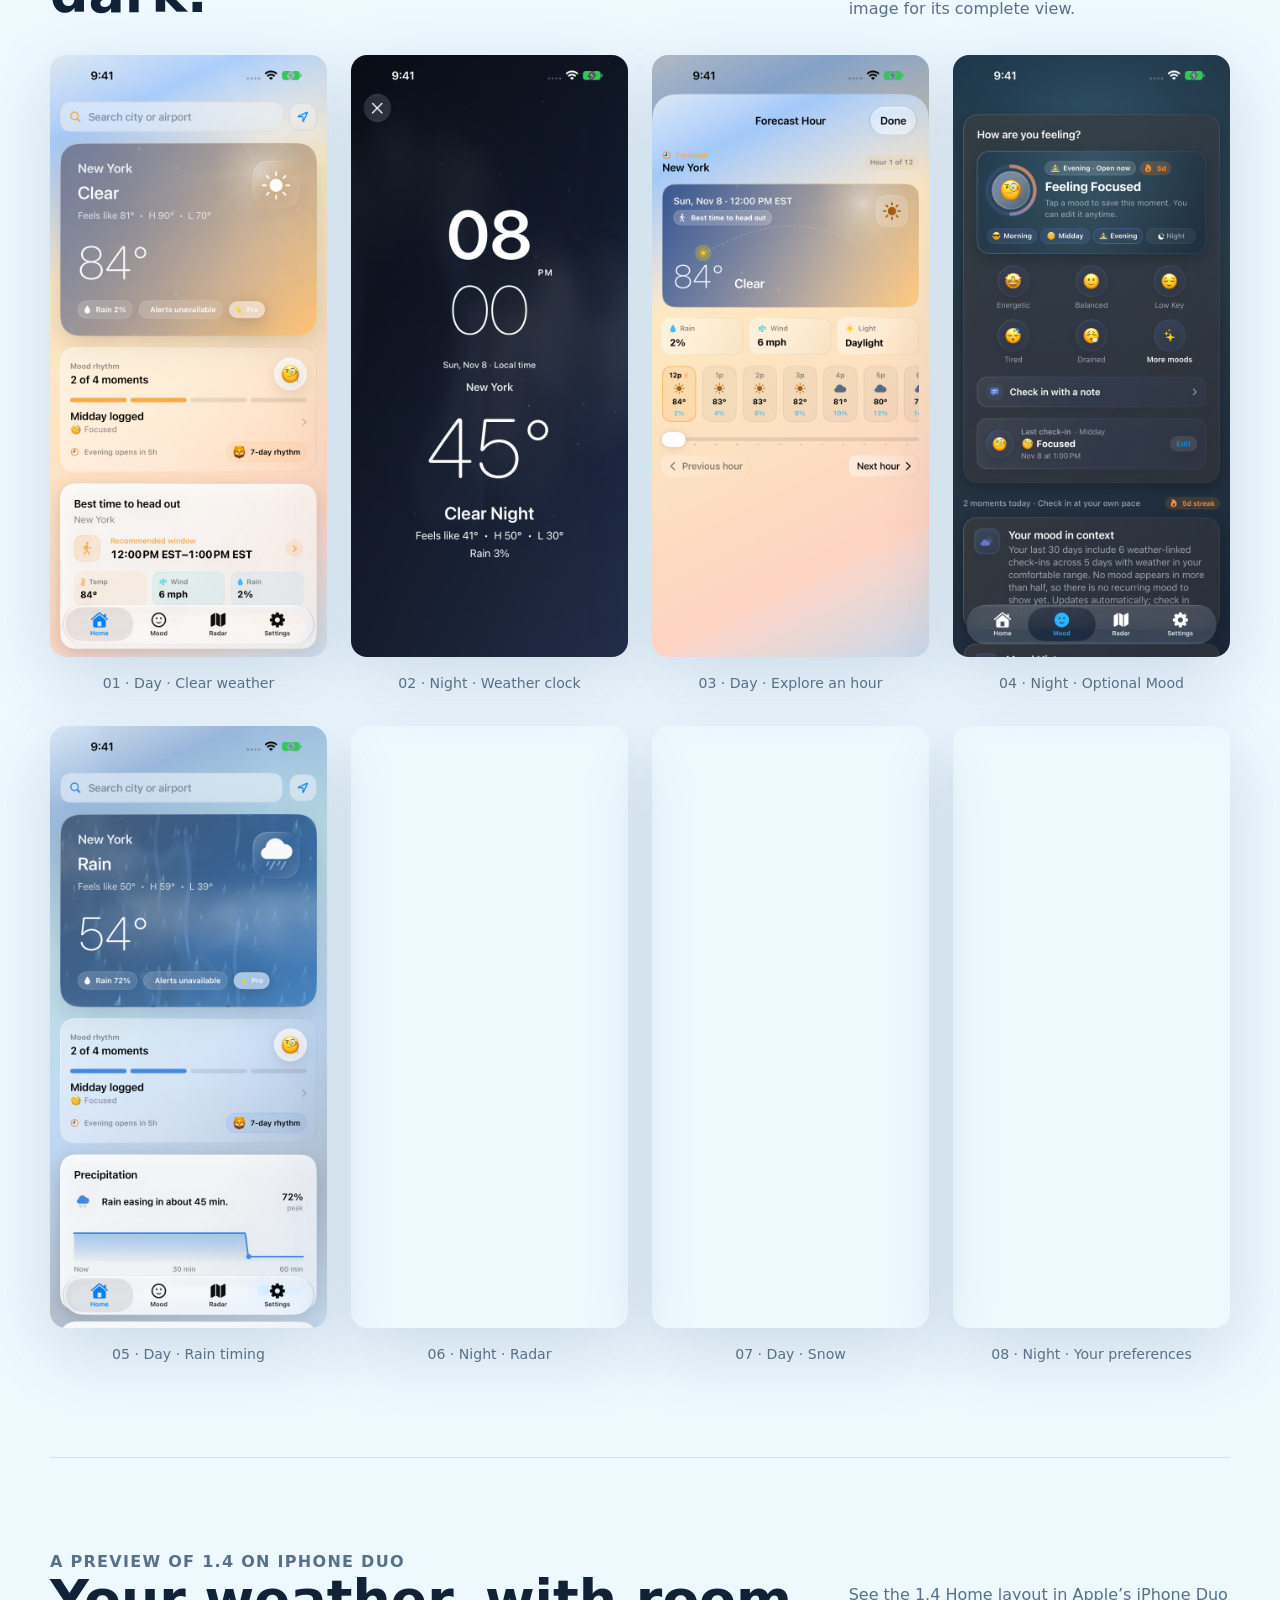
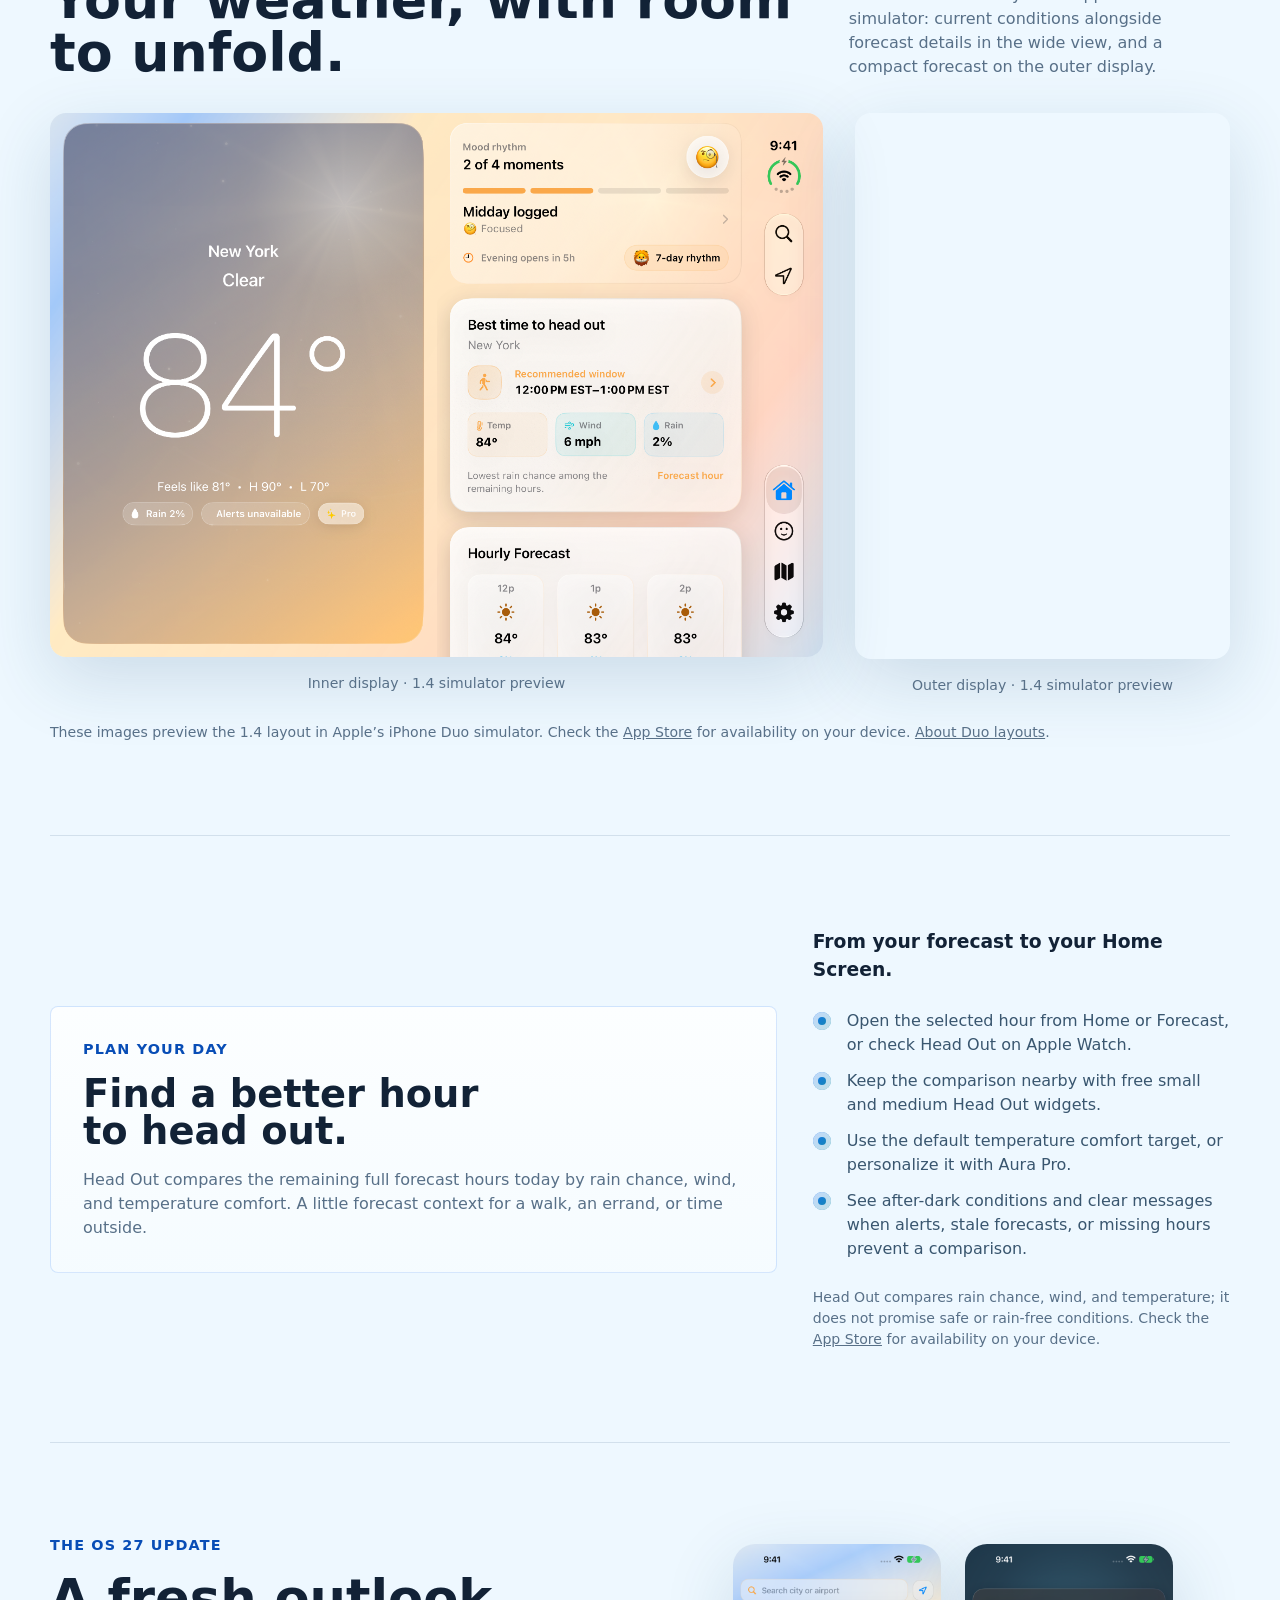
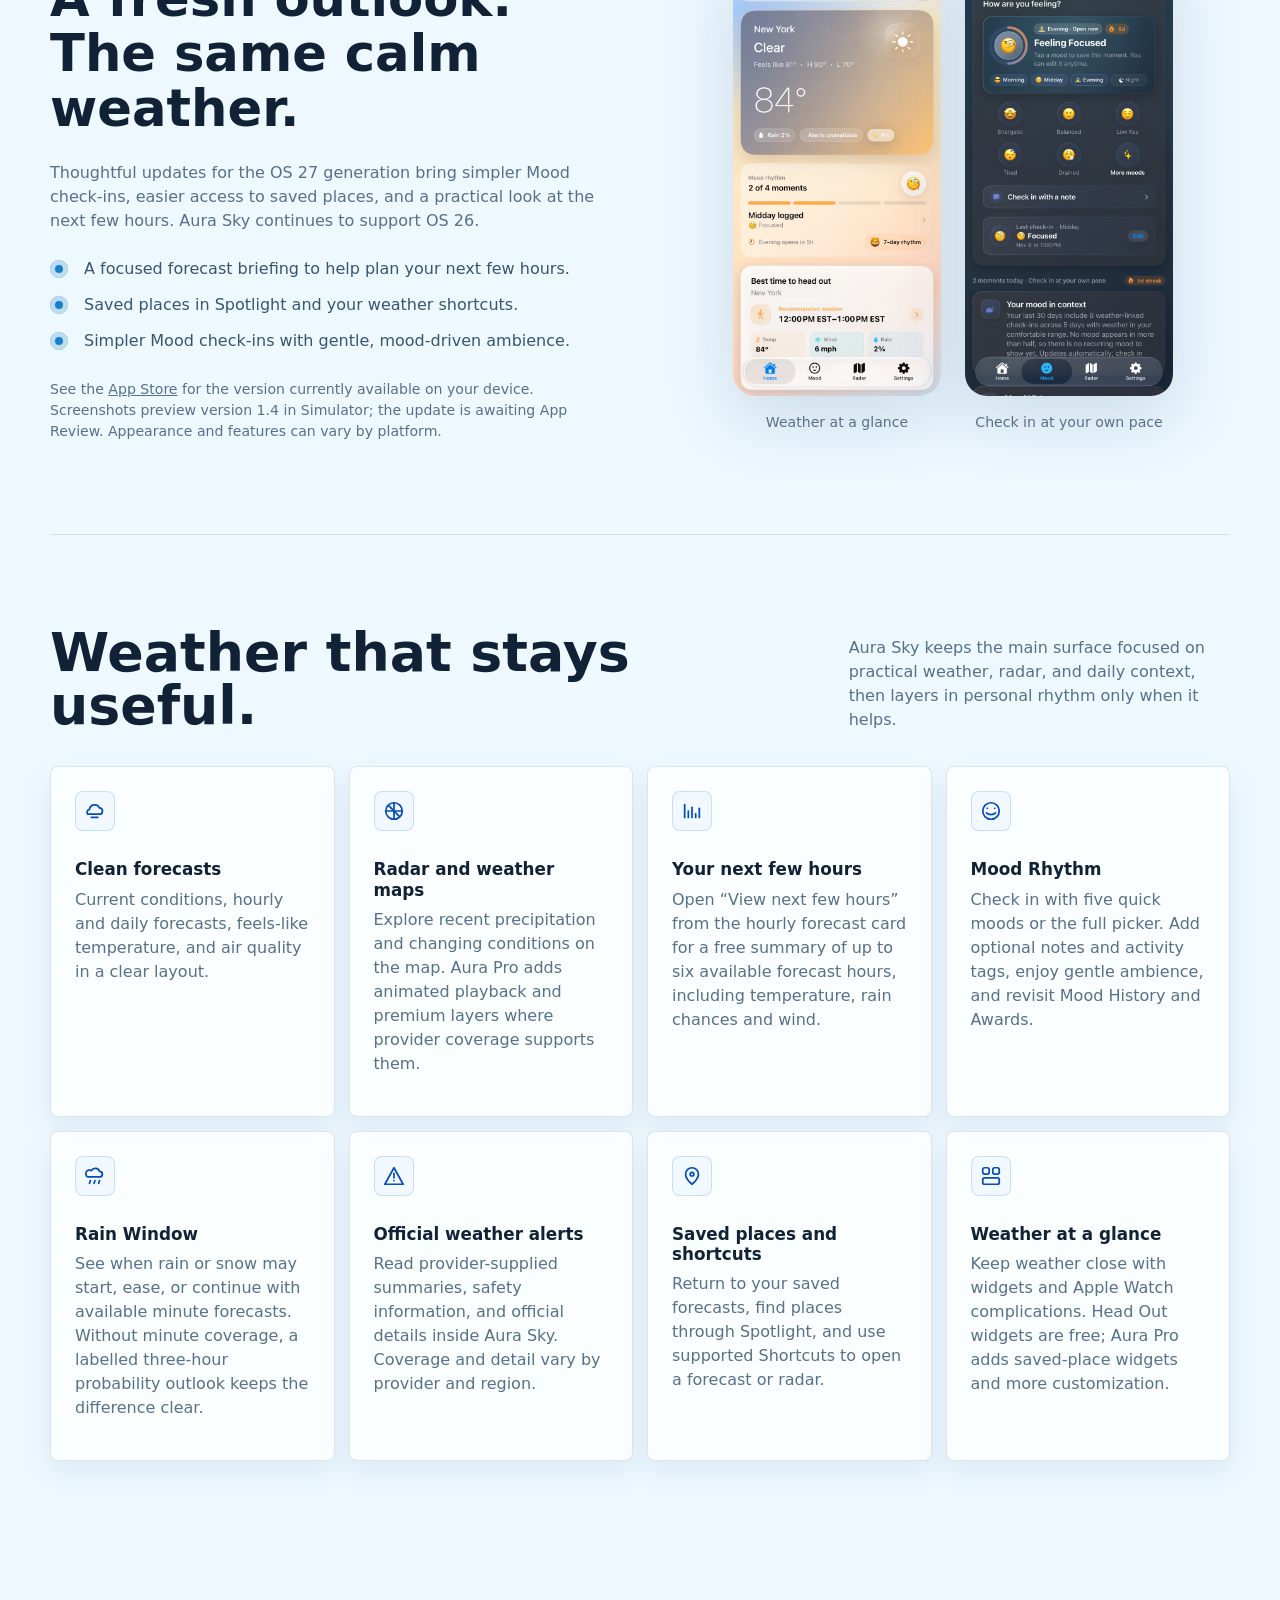
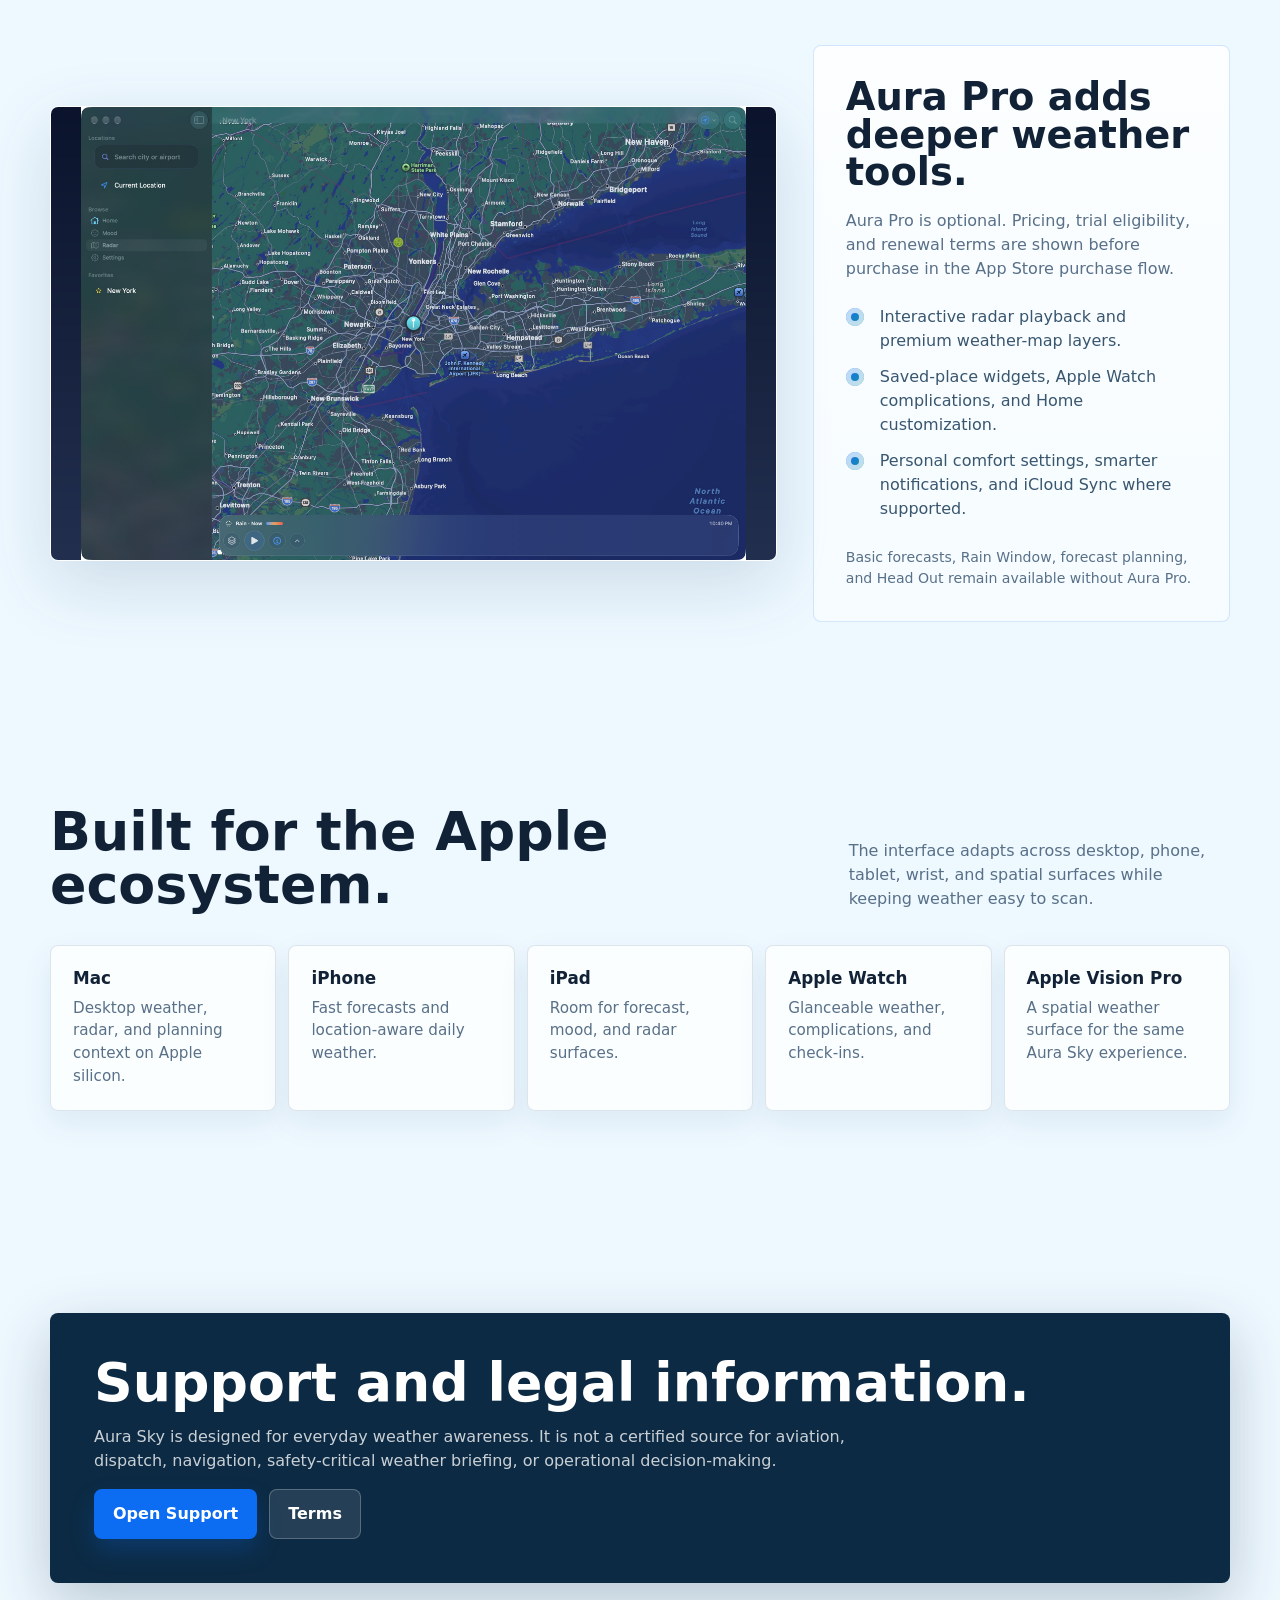
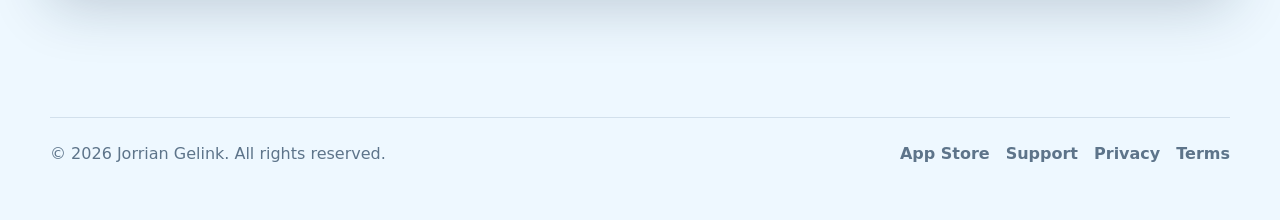
==== commit 4c159edd: "feat(website): refresh Aura Sky 1.4 screenshot previews - Show the submitted update with current sim" ====
--- a/index.html
+++ b/index.html
@@ -12,15 +12,15 @@
     <meta property="og:title" content="Aura Sky">
     <meta property="og:description" content="Clear forecasts, rain timing, and a little help choosing when to head out.">
     <meta property="og:url" content="https://jorrian.github.io/aura-sky/">
-    <meta property="og:image" content="https://jorrian.github.io/aura-sky/assets/aura-sky/glass-day-night-125.jpg">
-    <meta property="og:image:alt" content="Aura Sky’s glass day-and-night emblem against a soft clear-to-cloudy sky.">
+    <meta property="og:image" content="https://jorrian.github.io/aura-sky/assets/aura-sky/header-140.png">
+    <meta property="og:image:alt" content="Aura Sky 1.4 simulator previews showing rainy daytime weather and the clear-night weather clock.">
     <meta name="twitter:card" content="summary_large_image">
     <meta name="twitter:title" content="Aura Sky">
     <meta name="twitter:description" content="Clear forecasts, rain timing, and a little help choosing when to head out.">
-    <meta name="twitter:image" content="https://jorrian.github.io/aura-sky/assets/aura-sky/glass-day-night-125.jpg">
+    <meta name="twitter:image" content="https://jorrian.github.io/aura-sky/assets/aura-sky/header-140.png">
     <meta name="theme-color" content="#eef8ff">
     <link rel="icon" href="assets/aura-sky/app-icon.png?v=20260916">
-    <link rel="stylesheet" href="assets/aura-sky/site.css?v=20261007-duo">
+    <link rel="stylesheet" href="assets/aura-sky/site.css?v=20261108-media140">
     <script src="assets/aura-sky/hero-carousel.js?v=20261004" defer></script>
   </head>
   <body>
@@ -56,23 +56,23 @@
         <div class="hero-media hero-carousel" role="region" aria-roledescription="carousel" aria-label="Aura Sky on your devices" data-hero-carousel>
           <div class="hero-carousel-stage" data-carousel-stage>
             <div class="hero-carousel-slide" role="group" aria-roledescription="slide" aria-label="1 of 4: iPhone" data-platform="iPhone">
-              <a class="hero-carousel-image-link" href="assets/aura-sky/hero-iphone-125.webp" aria-label="View full-size Aura Sky iPhone screenshot">
-                <img src="assets/aura-sky/hero-iphone-125.webp" alt="Aura Sky on iPhone showing current weather, forecast information, and Mood Rhythm." width="1320" height="2868" decoding="async" fetchpriority="high">
+              <a class="hero-carousel-image-link" href="assets/aura-sky/iphone-140-01-dashboard-clear-light.webp" aria-label="View full-size Aura Sky iPhone screenshot">
+                <img src="assets/aura-sky/iphone-140-01-dashboard-clear-light.webp" alt="Aura Sky 1.4 on iPhone showing clear daytime weather, Mood Rhythm and the best hour to head out." width="1320" height="2868" decoding="async" fetchpriority="high">
               </a>
             </div>
             <div class="hero-carousel-slide" role="group" aria-roledescription="slide" aria-label="2 of 4: iPad" data-platform="iPad" hidden inert>
-              <a class="hero-carousel-image-link" href="assets/aura-sky/hero-ipad-125.webp" aria-label="View full-size Aura Sky iPad screenshot">
-                <img src="assets/aura-sky/hero-ipad-125.webp" alt="Aura Sky on iPad showing current weather, forecast information, and Mood Rhythm." width="2064" height="2752" decoding="async" loading="lazy">
+              <a class="hero-carousel-image-link" href="assets/aura-sky/hero-ipad-140.webp" aria-label="View full-size Aura Sky iPad screenshot">
+                <img src="assets/aura-sky/hero-ipad-140.webp" alt="Aura Sky 1.4 on iPad showing optional Mood check-ins in Dark appearance." width="2064" height="2752" decoding="async" loading="lazy">
               </a>
             </div>
             <div class="hero-carousel-slide" role="group" aria-roledescription="slide" aria-label="3 of 4: Mac" data-platform="Mac" hidden inert>
-              <a class="hero-carousel-image-link" href="assets/aura-sky/hero-mac-125.webp" aria-label="View full-size Aura Sky Mac screenshot">
-                <img src="assets/aura-sky/hero-mac-125.webp" alt="Aura Sky on Mac showing current weather, forecast information, and Mood Rhythm." width="2880" height="1800" decoding="async" loading="lazy">
+              <a class="hero-carousel-image-link" href="assets/aura-sky/hero-mac-140.webp" aria-label="View full-size Aura Sky Mac screenshot">
+                <img src="assets/aura-sky/hero-mac-140.webp" alt="Aura Sky 1.4 on Mac showing rainy daytime weather and precipitation timing." width="2880" height="1800" decoding="async" loading="lazy">
               </a>
             </div>
             <div class="hero-carousel-slide" role="group" aria-roledescription="slide" aria-label="4 of 4: Apple Vision Pro" data-platform="Apple Vision Pro" hidden inert>
-              <a class="hero-carousel-image-link" href="assets/aura-sky/hero-vision-pro-125.webp" aria-label="View full-size Aura Sky Apple Vision Pro screenshot">
-                <img src="assets/aura-sky/hero-vision-pro-125.webp" alt="Aura Sky on Apple Vision Pro showing current weather, forecast information, and Mood Rhythm." width="3840" height="2160" decoding="async" loading="lazy">
+              <a class="hero-carousel-image-link" href="assets/aura-sky/hero-vision-pro-140.webp" aria-label="View full-size Aura Sky Apple Vision Pro screenshot">
+                <img src="assets/aura-sky/hero-vision-pro-140.webp" alt="Aura Sky 1.4 Mood check-ins on Apple Vision Pro, using an authentic simulator app capture in an illustrative room." width="3840" height="2160" decoding="async" loading="lazy">
               </a>
             </div>
           </div>
@@ -92,7 +92,7 @@
           </div>
           <p class="hero-carousel-caption" aria-live="polite" aria-atomic="true" data-carousel-caption>Your day at a glance on iPhone. Select to see the full screenshot.</p>
           <noscript>
-            <p class="hero-carousel-fallback">View full-size screenshots on <a href="assets/aura-sky/hero-ipad-125.webp">iPad</a>, <a href="assets/aura-sky/hero-mac-125.webp">Mac</a>, or <a href="assets/aura-sky/hero-vision-pro-125.webp">Apple Vision Pro</a>.</p>
+            <p class="hero-carousel-fallback">View full-size screenshots on <a href="assets/aura-sky/hero-ipad-140.webp">iPad</a>, <a href="assets/aura-sky/hero-mac-140.webp">Mac</a>, or <a href="assets/aura-sky/hero-vision-pro-140.webp">Apple Vision Pro</a>.</p>
           </noscript>
         </div>
       </section>
@@ -112,29 +112,105 @@
         </div>
       </section>
 
+      <section class="section" id="screenshots" aria-labelledby="screenshots-title">
+        <div class="section-heading">
+          <div>
+            <p class="eyebrow">Version 1.4 previews</p>
+            <h2 id="screenshots-title">From daylight to after dark.</h2>
+          </div>
+          <p>Explore clear skies, rain and snow, alternating with the weather clock, Mood, Radar and Settings in Dark appearance. These authentic simulator captures use sample weather; version 1.4 is awaiting App Review. Select any image for its complete view.</p>
+        </div>
+        <ol class="release-gallery" aria-label="Eight Aura Sky 1.4 iPhone screenshots in day and night order">
+          <li>
+            <figure>
+              <a class="screenshot-link" href="assets/aura-sky/iphone-140-01-dashboard-clear-light.webp" aria-label="View full-size screenshot 1: Day · Clear weather">
+                <img src="assets/aura-sky/iphone-140-01-dashboard-clear-light.webp" alt="Aura Sky 1.4 on iPhone. Clear daytime Home showing current weather and forecast planning." width="1320" height="2868" loading="lazy" decoding="async">
+              </a>
+              <figcaption>01 · Day · Clear weather</figcaption>
+            </figure>
+          </li>
+          <li>
+            <figure>
+              <a class="screenshot-link" href="assets/aura-sky/iphone-140-02-weatherClock-night-dark.webp" aria-label="View full-size screenshot 2: Night · Weather clock">
+                <img src="assets/aura-sky/iphone-140-02-weatherClock-night-dark.webp" alt="Aura Sky 1.4 on iPhone. Clear-night foreground weather clock in Dark appearance." width="1320" height="2868" loading="lazy" decoding="async">
+              </a>
+              <figcaption>02 · Night · Weather clock</figcaption>
+            </figure>
+          </li>
+          <li>
+            <figure>
+              <a class="screenshot-link" href="assets/aura-sky/iphone-140-03-forecastHour-clear-light.webp" aria-label="View full-size screenshot 3: Day · Explore an hour">
+                <img src="assets/aura-sky/iphone-140-03-forecastHour-clear-light.webp" alt="Aura Sky 1.4 on iPhone. Daytime Forecast Hour with a clear-weather preview and hourly controls." width="1320" height="2868" loading="lazy" decoding="async">
+              </a>
+              <figcaption>03 · Day · Explore an hour</figcaption>
+            </figure>
+          </li>
+          <li>
+            <figure>
+              <a class="screenshot-link" href="assets/aura-sky/iphone-140-04-moodCheckIn-night-dark.webp" aria-label="View full-size screenshot 4: Night · Optional Mood">
+                <img src="assets/aura-sky/iphone-140-04-moodCheckIn-night-dark.webp" alt="Aura Sky 1.4 on iPhone. Optional Mood check-ins and mood context in Dark appearance." width="1320" height="2868" loading="lazy" decoding="async">
+              </a>
+              <figcaption>04 · Night · Optional Mood</figcaption>
+            </figure>
+          </li>
+          <li>
+            <figure>
+              <a class="screenshot-link" href="assets/aura-sky/iphone-140-05-dashboard-rain-light.webp" aria-label="View full-size screenshot 5: Day · Rain timing">
+                <img src="assets/aura-sky/iphone-140-05-dashboard-rain-light.webp" alt="Aura Sky 1.4 on iPhone. Rainy daytime Home with precipitation timing and a forecast chart." width="1320" height="2868" loading="lazy" decoding="async">
+              </a>
+              <figcaption>05 · Day · Rain timing</figcaption>
+            </figure>
+          </li>
+          <li>
+            <figure>
+              <a class="screenshot-link" href="assets/aura-sky/iphone-140-06-radar-night-dark.webp" aria-label="View full-size screenshot 6: Night · Radar">
+                <img src="assets/aura-sky/iphone-140-06-radar-night-dark.webp" alt="Aura Sky 1.4 on iPhone. Radar in Dark appearance with a map and playback controls." width="1320" height="2868" loading="lazy" decoding="async">
+              </a>
+              <figcaption>06 · Night · Radar</figcaption>
+            </figure>
+          </li>
+          <li>
+            <figure>
+              <a class="screenshot-link" href="assets/aura-sky/iphone-140-07-dashboard-snow-light.webp" aria-label="View full-size screenshot 7: Day · Snow">
+                <img src="assets/aura-sky/iphone-140-07-dashboard-snow-light.webp" alt="Aura Sky 1.4 on iPhone. Snowy daytime Home with current conditions and precipitation timing." width="1320" height="2868" loading="lazy" decoding="async">
+              </a>
+              <figcaption>07 · Day · Snow</figcaption>
+            </figure>
+          </li>
+          <li>
+            <figure>
+              <a class="screenshot-link" href="assets/aura-sky/iphone-140-08-settings-night-dark.webp" aria-label="View full-size screenshot 8: Night · Your preferences">
+                <img src="assets/aura-sky/iphone-140-08-settings-night-dark.webp" alt="Aura Sky 1.4 on iPhone. Settings in Dark appearance with display and personalization options." width="1320" height="2868" loading="lazy" decoding="async">
+              </a>
+              <figcaption>08 · Night · Your preferences</figcaption>
+            </figure>
+          </li>
+        </ol>
+      </section>
+
       <section class="section duo-section" id="duo" aria-labelledby="duo-title">
         <div class="section-heading">
           <div>
-            <p class="eyebrow">A preview of 1.3.0 on iPhone Duo</p>
+            <p class="eyebrow">A preview of 1.4 on iPhone Duo</p>
             <h2 id="duo-title">Your weather, with room to unfold.</h2>
           </div>
-          <p>See the earlier 1.3.0 Home layout in Apple’s iPhone Duo simulator: current conditions alongside forecast details in the wide view, and a compact forecast on the outer display.</p>
+          <p>See the 1.4 Home layout in Apple’s iPhone Duo simulator: current conditions alongside forecast details in the wide view, and a compact forecast on the outer display.</p>
         </div>
         <div class="duo-gallery">
           <figure>
-            <a class="screenshot-link" href="assets/aura-sky/duo-inner-home-130.webp" aria-label="View full-size iPhone Duo inner-display screenshot">
-              <img src="assets/aura-sky/duo-inner-home-130.webp" alt="Aura Sky Home on the wide iPhone Duo inner display, showing current weather and forecast cards." width="2853" height="2007" loading="lazy" decoding="async">
+            <a class="screenshot-link" href="assets/aura-sky/duo-inner-home-140.webp" aria-label="View full-size iPhone Duo inner-display screenshot">
+              <img src="assets/aura-sky/duo-inner-home-140.webp" alt="Aura Sky Home on the wide iPhone Duo inner display, showing current weather and forecast cards." width="2853" height="2007" loading="lazy" decoding="async">
             </a>
-            <figcaption>Inner display · 1.3.0 simulator preview</figcaption>
+            <figcaption>Inner display · 1.4 simulator preview</figcaption>
           </figure>
           <figure>
-            <a class="screenshot-link" href="assets/aura-sky/duo-outer-home-130.webp" aria-label="View full-size iPhone Duo outer-display screenshot">
-              <img src="assets/aura-sky/duo-outer-home-130.webp" alt="Aura Sky Home on the compact iPhone Duo outer display, showing current weather and a forecast overview." width="1398" height="2034" loading="lazy" decoding="async">
+            <a class="screenshot-link" href="assets/aura-sky/duo-outer-home-140.webp" aria-label="View full-size iPhone Duo outer-display screenshot">
+              <img src="assets/aura-sky/duo-outer-home-140.webp" alt="Aura Sky Home on the compact iPhone Duo outer display, showing current weather and a forecast overview." width="1398" height="2034" loading="lazy" decoding="async">
             </a>
-            <figcaption>Outer display · 1.3.0 simulator preview</figcaption>
+            <figcaption>Outer display · 1.4 simulator preview</figcaption>
           </figure>
         </div>
-        <p class="release-note">These images preview the 1.3.0 layout in Apple’s iPhone Duo simulator. Check the <a href="https://apps.apple.com/ca/app/aura-sky-weather/id6761404223">App Store</a> for availability on your device. <a href="support/#duo-help">About Duo layouts</a>.</p>
+        <p class="release-note">These images preview the 1.4 layout in Apple’s iPhone Duo simulator. Check the <a href="https://apps.apple.com/ca/app/aura-sky-weather/id6761404223">App Store</a> for availability on your device. <a href="support/#duo-help">About Duo layouts</a>.</p>
       </section>
 
       <section class="section split" id="head-out" aria-labelledby="head-out-title">
@@ -165,20 +241,20 @@
             <li>Saved places in Spotlight and your weather shortcuts.</li>
             <li>Simpler Mood check-ins with gentle, mood-driven ambience.</li>
           </ul>
-          <p class="release-note">See the <a href="https://apps.apple.com/ca/app/aura-sky-weather/id6761404223">App Store</a> for the version currently available on your device. Screenshots show the Aura Sky experience; appearance and features can vary by version and platform.</p>
+          <p class="release-note">See the <a href="https://apps.apple.com/ca/app/aura-sky-weather/id6761404223">App Store</a> for the version currently available on your device. Screenshots preview version 1.4 in Simulator; the update is awaiting App Review. Appearance and features can vary by platform.</p>
         </div>
         <div class="phone-gallery" aria-label="Aura Sky on iPhone">
           <figure>
-            <a class="screenshot-link" href="assets/aura-sky/iphone-dashboard.jpg" aria-label="View full-size iPhone weather screenshot">
-              <img src="assets/aura-sky/iphone-dashboard.jpg" alt="Current weather and a Mood Rhythm check-in on iPhone." width="414" height="900" loading="lazy" decoding="async">
+            <a class="screenshot-link" href="assets/aura-sky/iphone-140-01-dashboard-clear-light.webp" aria-label="View full-size iPhone weather screenshot">
+              <img src="assets/aura-sky/iphone-140-01-dashboard-clear-light.webp" alt="Aura Sky 1.4 showing clear daytime weather and forecast planning on iPhone." width="1320" height="2868" loading="lazy" decoding="async">
             </a>
             <figcaption>Weather at a glance</figcaption>
           </figure>
           <figure>
-            <a class="screenshot-link" href="assets/aura-sky/iphone-radar.jpg" aria-label="View full-size iPhone daily insight screenshot">
-              <img src="assets/aura-sky/iphone-radar.jpg" alt="Mood Rhythm, Today’s Insight, and the next 12 hours of weather on iPhone." width="414" height="900" loading="lazy" decoding="async">
+            <a class="screenshot-link" href="assets/aura-sky/iphone-140-04-moodCheckIn-night-dark.webp" aria-label="View full-size iPhone Mood screenshot">
+              <img src="assets/aura-sky/iphone-140-04-moodCheckIn-night-dark.webp" alt="Aura Sky 1.4 showing optional Mood check-ins and mood context in Dark appearance on iPhone." width="1320" height="2868" loading="lazy" decoding="async">
             </a>
-            <figcaption>A little daily perspective</figcaption>
+            <figcaption>Check in at your own pace</figcaption>
           </figure>
         </div>
       </section>
@@ -250,7 +326,7 @@
 
       <section class="section split" aria-labelledby="pro-title">
         <div class="image-panel">
-          <img src="assets/aura-sky/radar-mac.jpg" alt="Aura Sky radar on Mac showing map layers and weather context." width="1600" height="1000" loading="lazy" decoding="async">
+          <img src="assets/aura-sky/radar-mac-140.webp" alt="Aura Sky radar on Mac showing map layers and weather context." width="2880" height="1800" loading="lazy" decoding="async">
         </div>
         <div class="callout">
           <h2 id="pro-title">Aura Pro adds deeper weather tools.</h2>
--- a/assets/aura-sky/site.css
+++ b/assets/aura-sky/site.css
@@ -773,3 +773,24 @@
 }
 
 #duo-help { scroll-margin-top: 90px; }
+
+/* Current release media preserves each complete native screenshot. */
+.release-gallery {
+  display: grid;
+  grid-template-columns: repeat(4, minmax(0, 1fr));
+  gap: 32px 24px;
+  margin: 0;
+  padding: 0;
+  list-style: none;
+}
+.release-gallery li,
+.release-gallery figure {
+  min-width: 0;
+  margin: 0;
+}
+@media (max-width: 900px) {
+  .release-gallery { grid-template-columns: repeat(2, minmax(0, 1fr)); }
+}
+@media (max-width: 440px) {
+  .release-gallery { gap: 24px 14px; }
+}
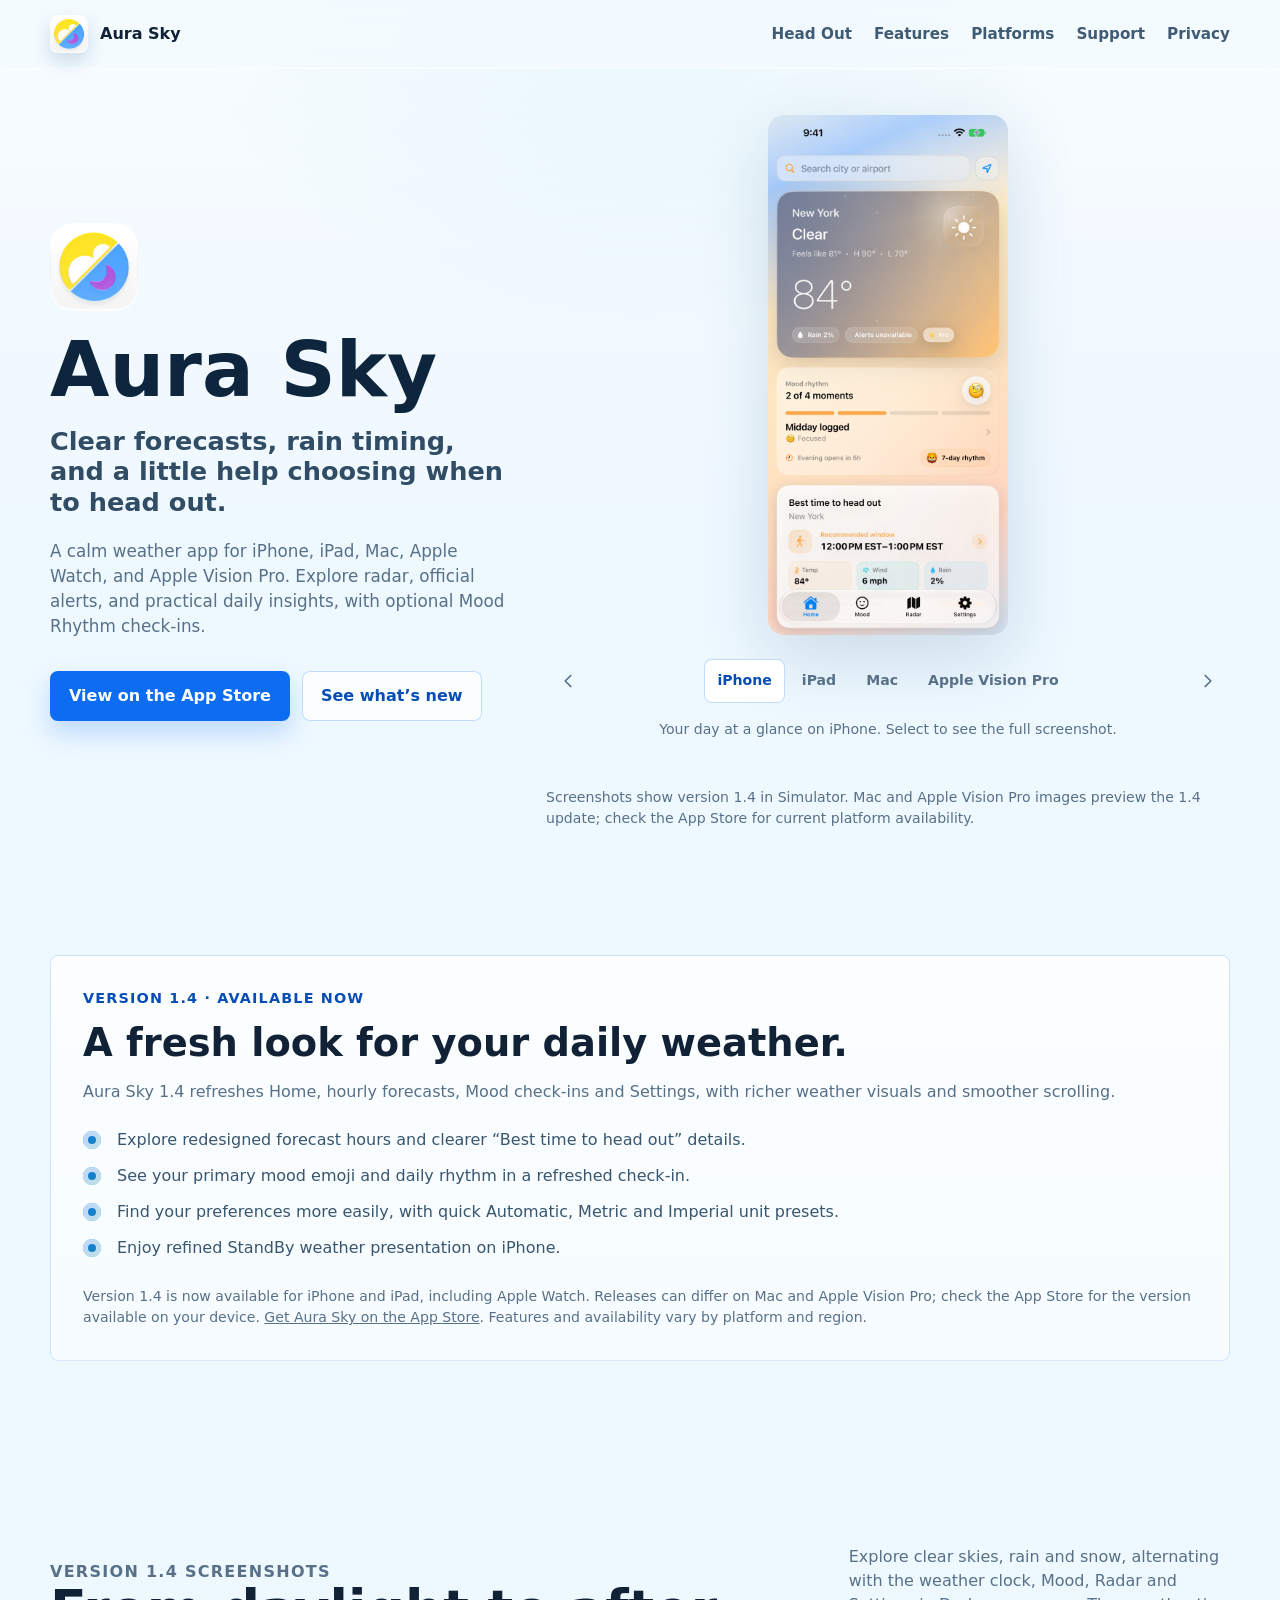
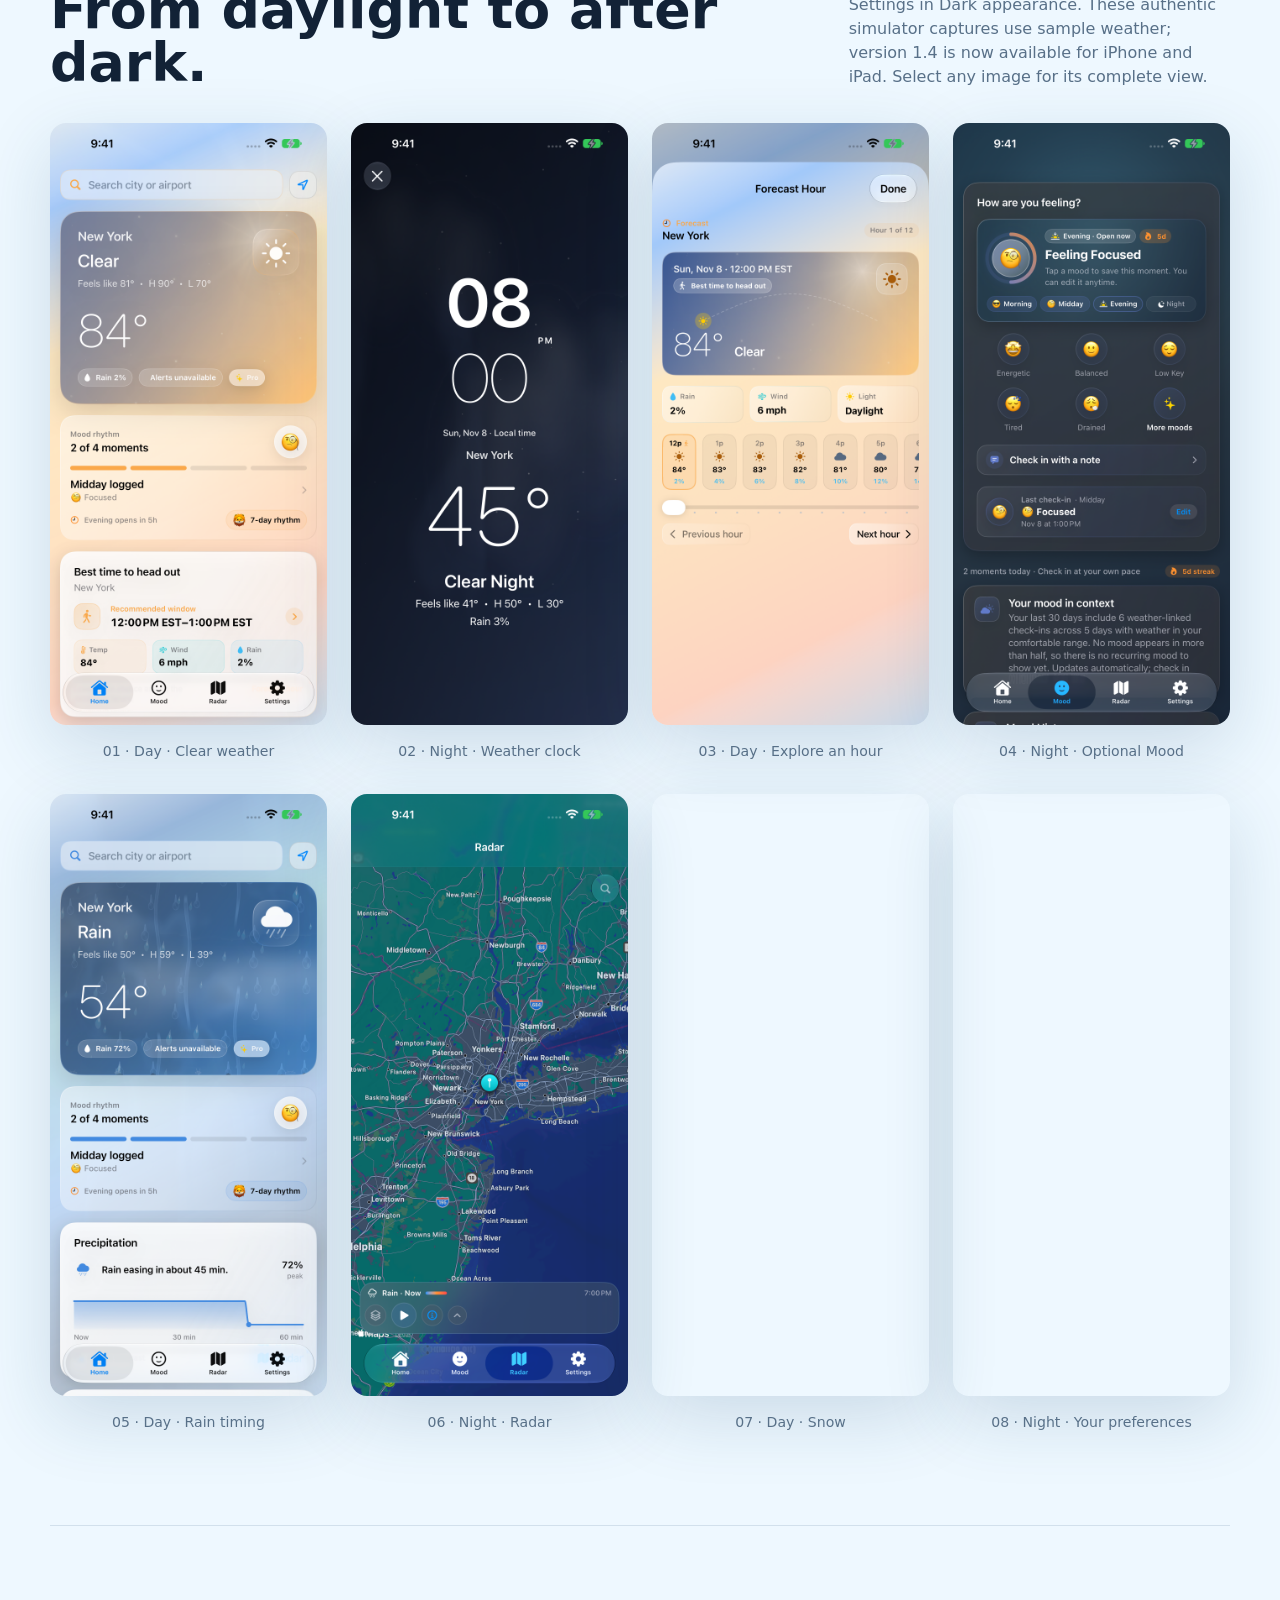
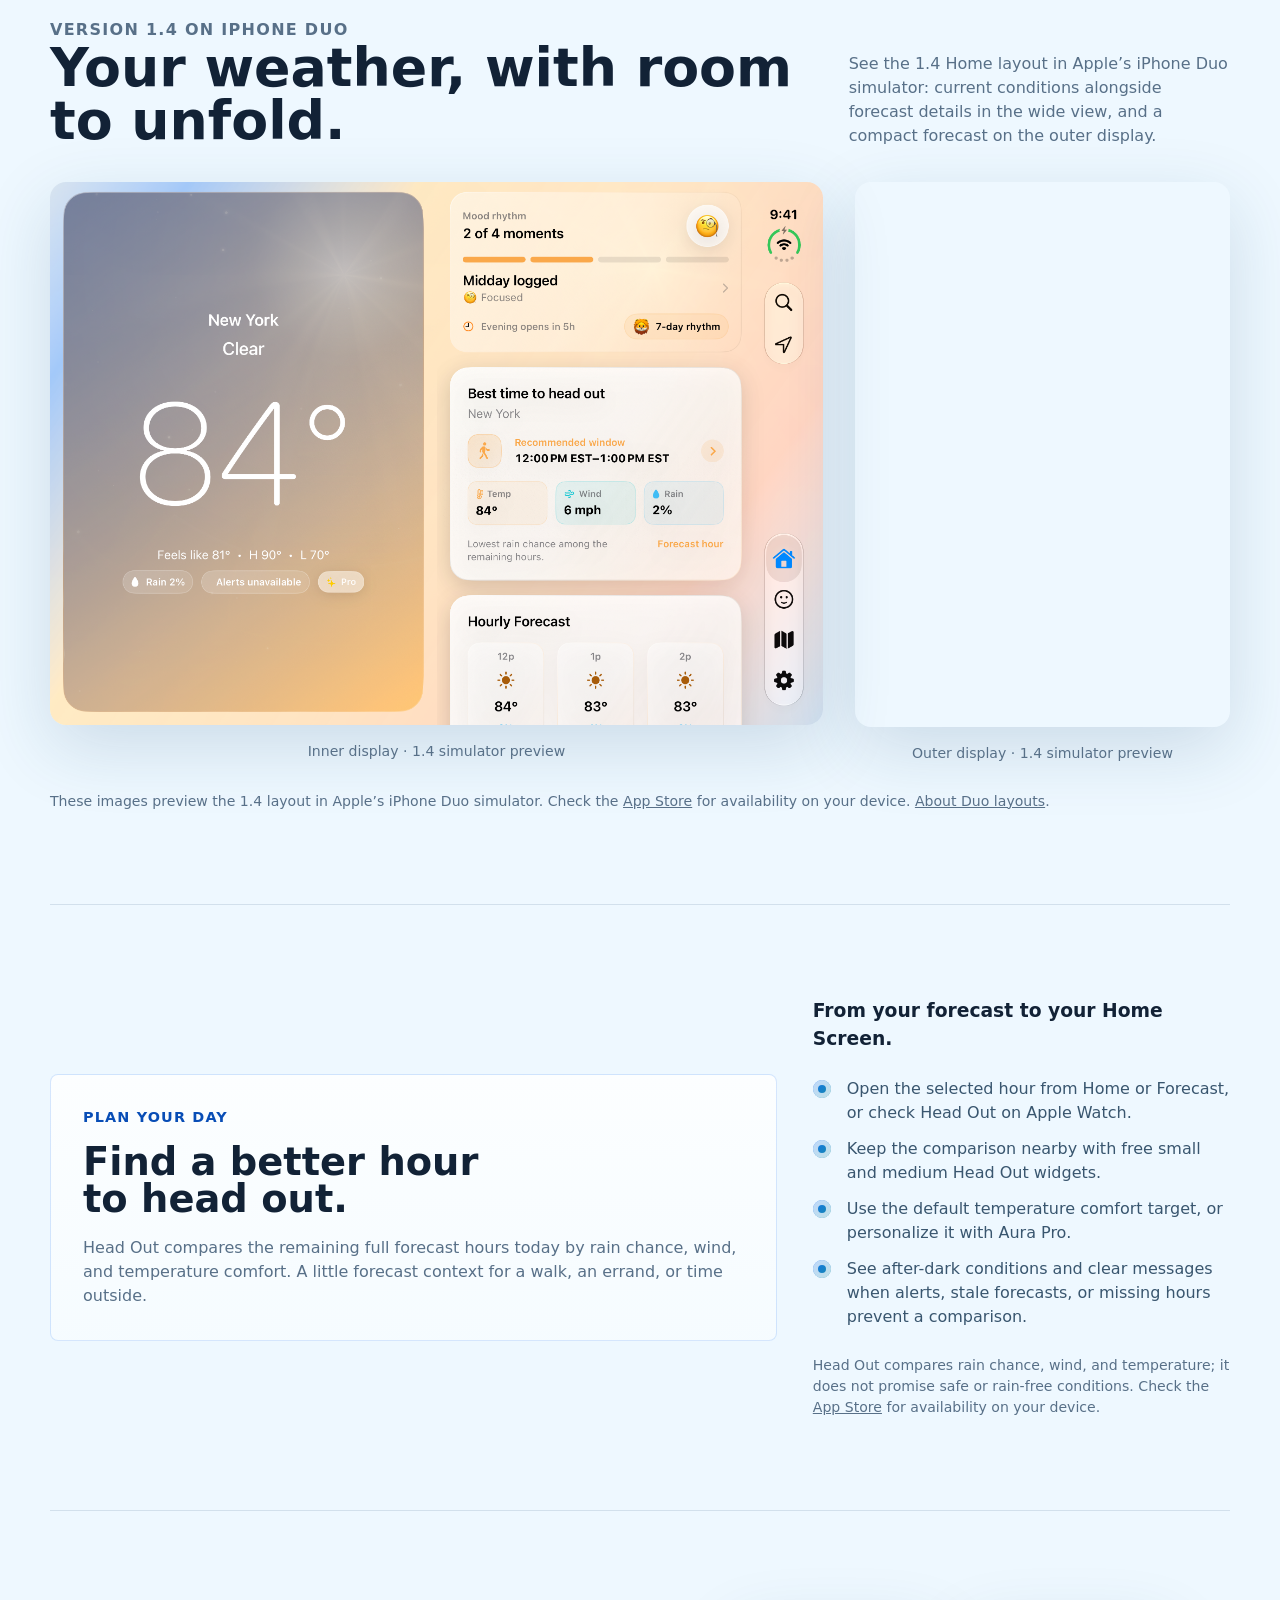
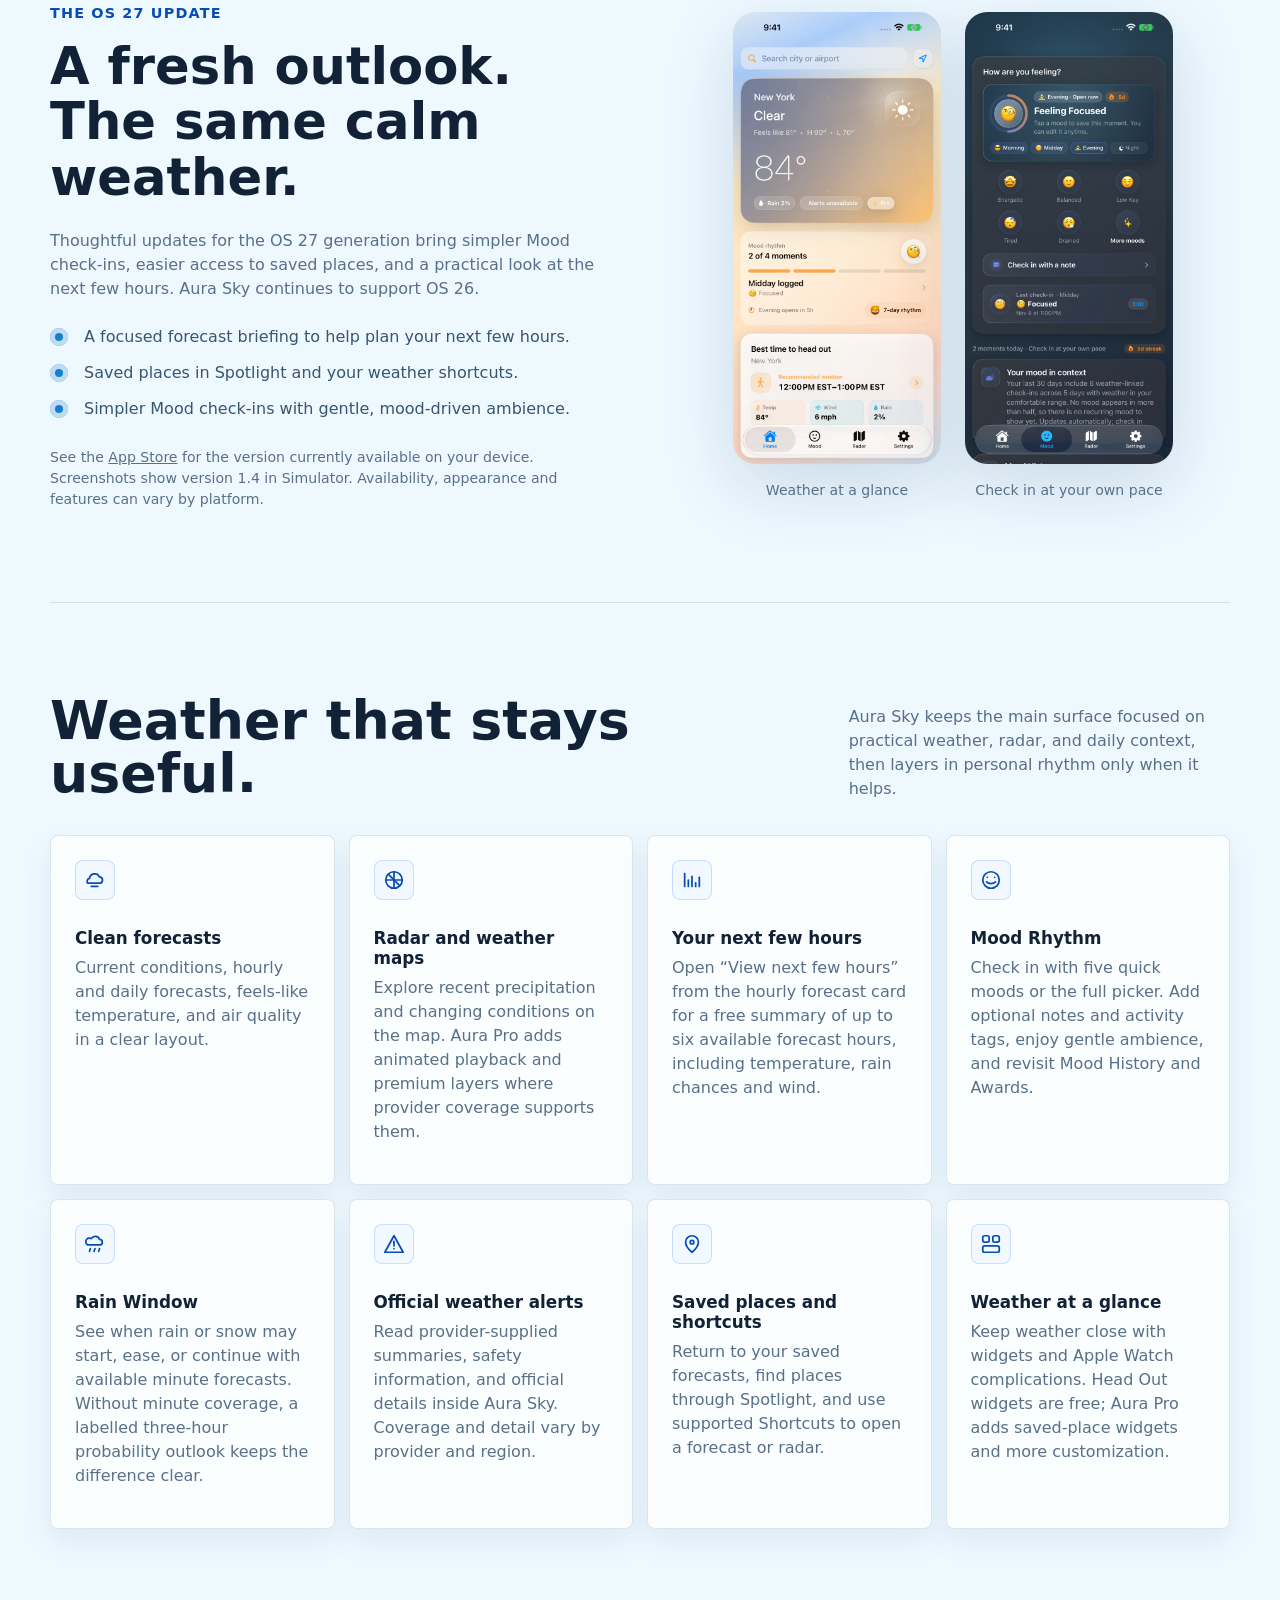
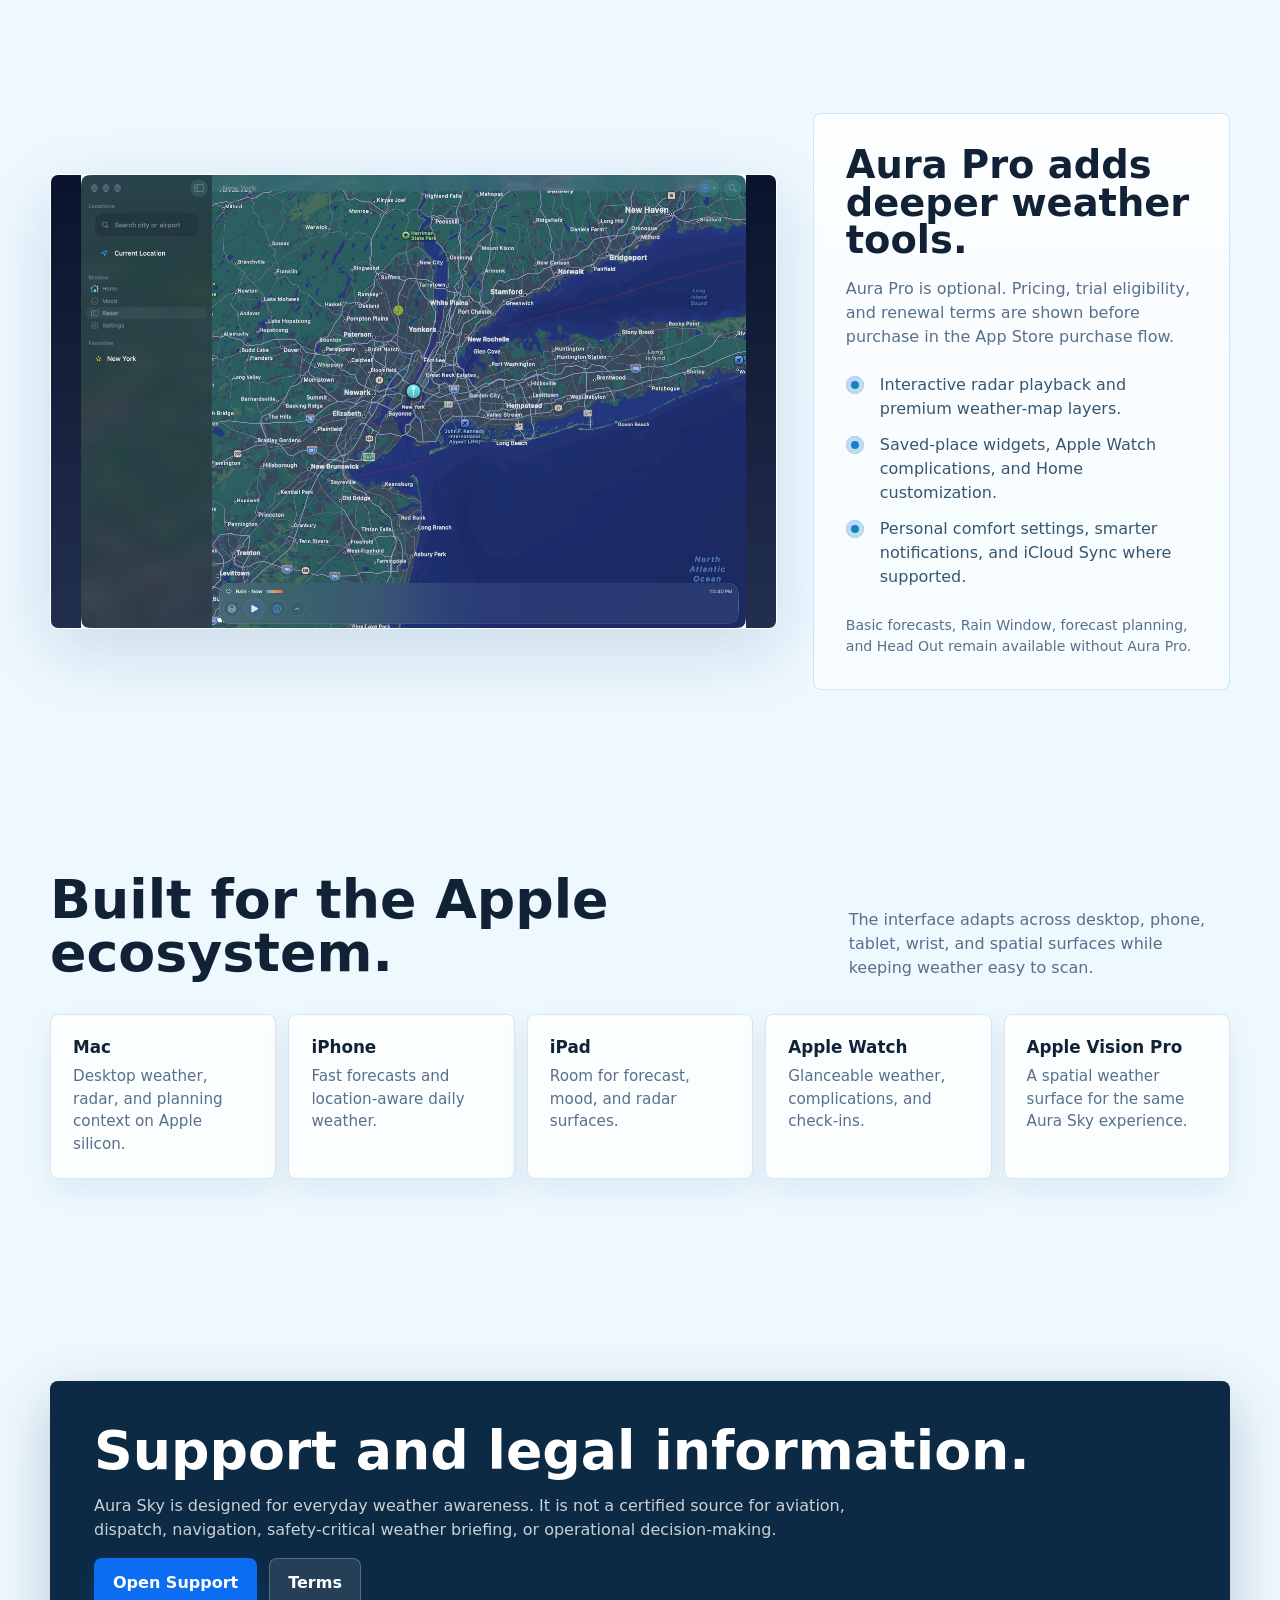
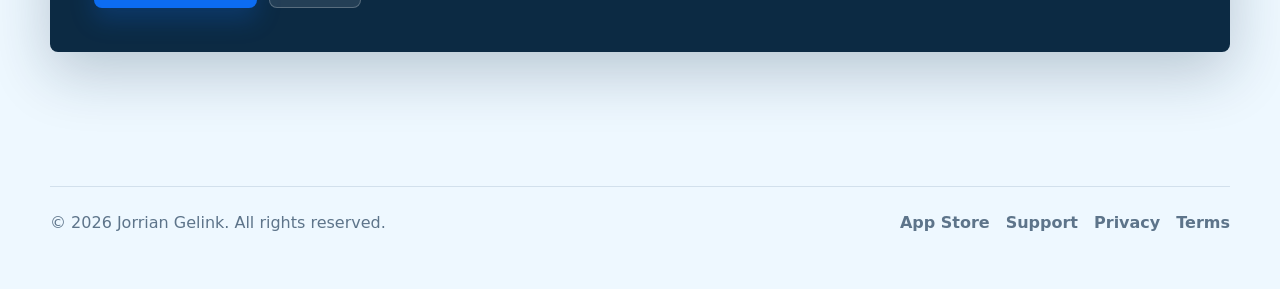
==== commit c158f788: "fix(website): announce Aura Sky 1.4 availability Replace stale review notices with the launched iPho" ====
--- a/index.html
+++ b/index.html
@@ -91,6 +91,7 @@
             </button>
           </div>
           <p class="hero-carousel-caption" aria-live="polite" aria-atomic="true" data-carousel-caption>Your day at a glance on iPhone. Select to see the full screenshot.</p>
+          <p class="release-note">Screenshots show version 1.4 in Simulator. Mac and Apple Vision Pro images preview the 1.4 update; check the App Store for current platform availability.</p>
           <noscript>
             <p class="hero-carousel-fallback">View full-size screenshots on <a href="assets/aura-sky/hero-ipad-140.webp">iPad</a>, <a href="assets/aura-sky/hero-mac-140.webp">Mac</a>, or <a href="assets/aura-sky/hero-vision-pro-140.webp">Apple Vision Pro</a>.</p>
           </noscript>
@@ -99,7 +100,7 @@
 
       <section class="section" id="latest" aria-labelledby="latest-title">
         <div class="callout">
-          <p class="eyebrow">Version 1.4 · Submitted for review</p>
+          <p class="eyebrow">Version 1.4 · Available now</p>
           <h2 id="latest-title">A fresh look for your daily weather.</h2>
           <p class="section-intro">Aura Sky 1.4 refreshes Home, hourly forecasts, Mood check-ins and Settings, with richer weather visuals and smoother scrolling.</p>
           <ul class="check-list">
@@ -108,17 +109,17 @@
             <li>Find your preferences more easily, with quick Automatic, Metric and Imperial unit presets.</li>
             <li>Enjoy refined StandBy weather presentation on iPhone.</li>
           </ul>
-          <p class="release-note">Version 1.4 has been submitted to Apple for iPhone and iPad with Apple Watch, Mac, and Apple Vision Pro. It is awaiting App Review and is not yet publicly available. <a href="https://apps.apple.com/ca/app/aura-sky-weather/id6761404223">Get the currently available version on the App Store</a>. Features and availability vary by platform and region.</p>
+          <p class="release-note">Version 1.4 is now available for iPhone and iPad, including Apple Watch. Releases can differ on Mac and Apple Vision Pro; check the App Store for the version available on your device. <a href="https://apps.apple.com/ca/app/aura-sky-weather/id6761404223">Get Aura Sky on the App Store</a>. Features and availability vary by platform and region.</p>
         </div>
       </section>
 
       <section class="section" id="screenshots" aria-labelledby="screenshots-title">
         <div class="section-heading">
           <div>
-            <p class="eyebrow">Version 1.4 previews</p>
+            <p class="eyebrow">Version 1.4 screenshots</p>
             <h2 id="screenshots-title">From daylight to after dark.</h2>
           </div>
-          <p>Explore clear skies, rain and snow, alternating with the weather clock, Mood, Radar and Settings in Dark appearance. These authentic simulator captures use sample weather; version 1.4 is awaiting App Review. Select any image for its complete view.</p>
+          <p>Explore clear skies, rain and snow, alternating with the weather clock, Mood, Radar and Settings in Dark appearance. These authentic simulator captures use sample weather; version 1.4 is now available for iPhone and iPad. Select any image for its complete view.</p>
         </div>
         <ol class="release-gallery" aria-label="Eight Aura Sky 1.4 iPhone screenshots in day and night order">
           <li>
@@ -191,7 +192,7 @@
       <section class="section duo-section" id="duo" aria-labelledby="duo-title">
         <div class="section-heading">
           <div>
-            <p class="eyebrow">A preview of 1.4 on iPhone Duo</p>
+            <p class="eyebrow">Version 1.4 on iPhone Duo</p>
             <h2 id="duo-title">Your weather, with room to unfold.</h2>
           </div>
           <p>See the 1.4 Home layout in Apple’s iPhone Duo simulator: current conditions alongside forecast details in the wide view, and a compact forecast on the outer display.</p>
@@ -241,7 +242,7 @@
             <li>Saved places in Spotlight and your weather shortcuts.</li>
             <li>Simpler Mood check-ins with gentle, mood-driven ambience.</li>
           </ul>
-          <p class="release-note">See the <a href="https://apps.apple.com/ca/app/aura-sky-weather/id6761404223">App Store</a> for the version currently available on your device. Screenshots preview version 1.4 in Simulator; the update is awaiting App Review. Appearance and features can vary by platform.</p>
+          <p class="release-note">See the <a href="https://apps.apple.com/ca/app/aura-sky-weather/id6761404223">App Store</a> for the version currently available on your device. Screenshots show version 1.4 in Simulator. Availability, appearance and features can vary by platform.</p>
         </div>
         <div class="phone-gallery" aria-label="Aura Sky on iPhone">
           <figure>
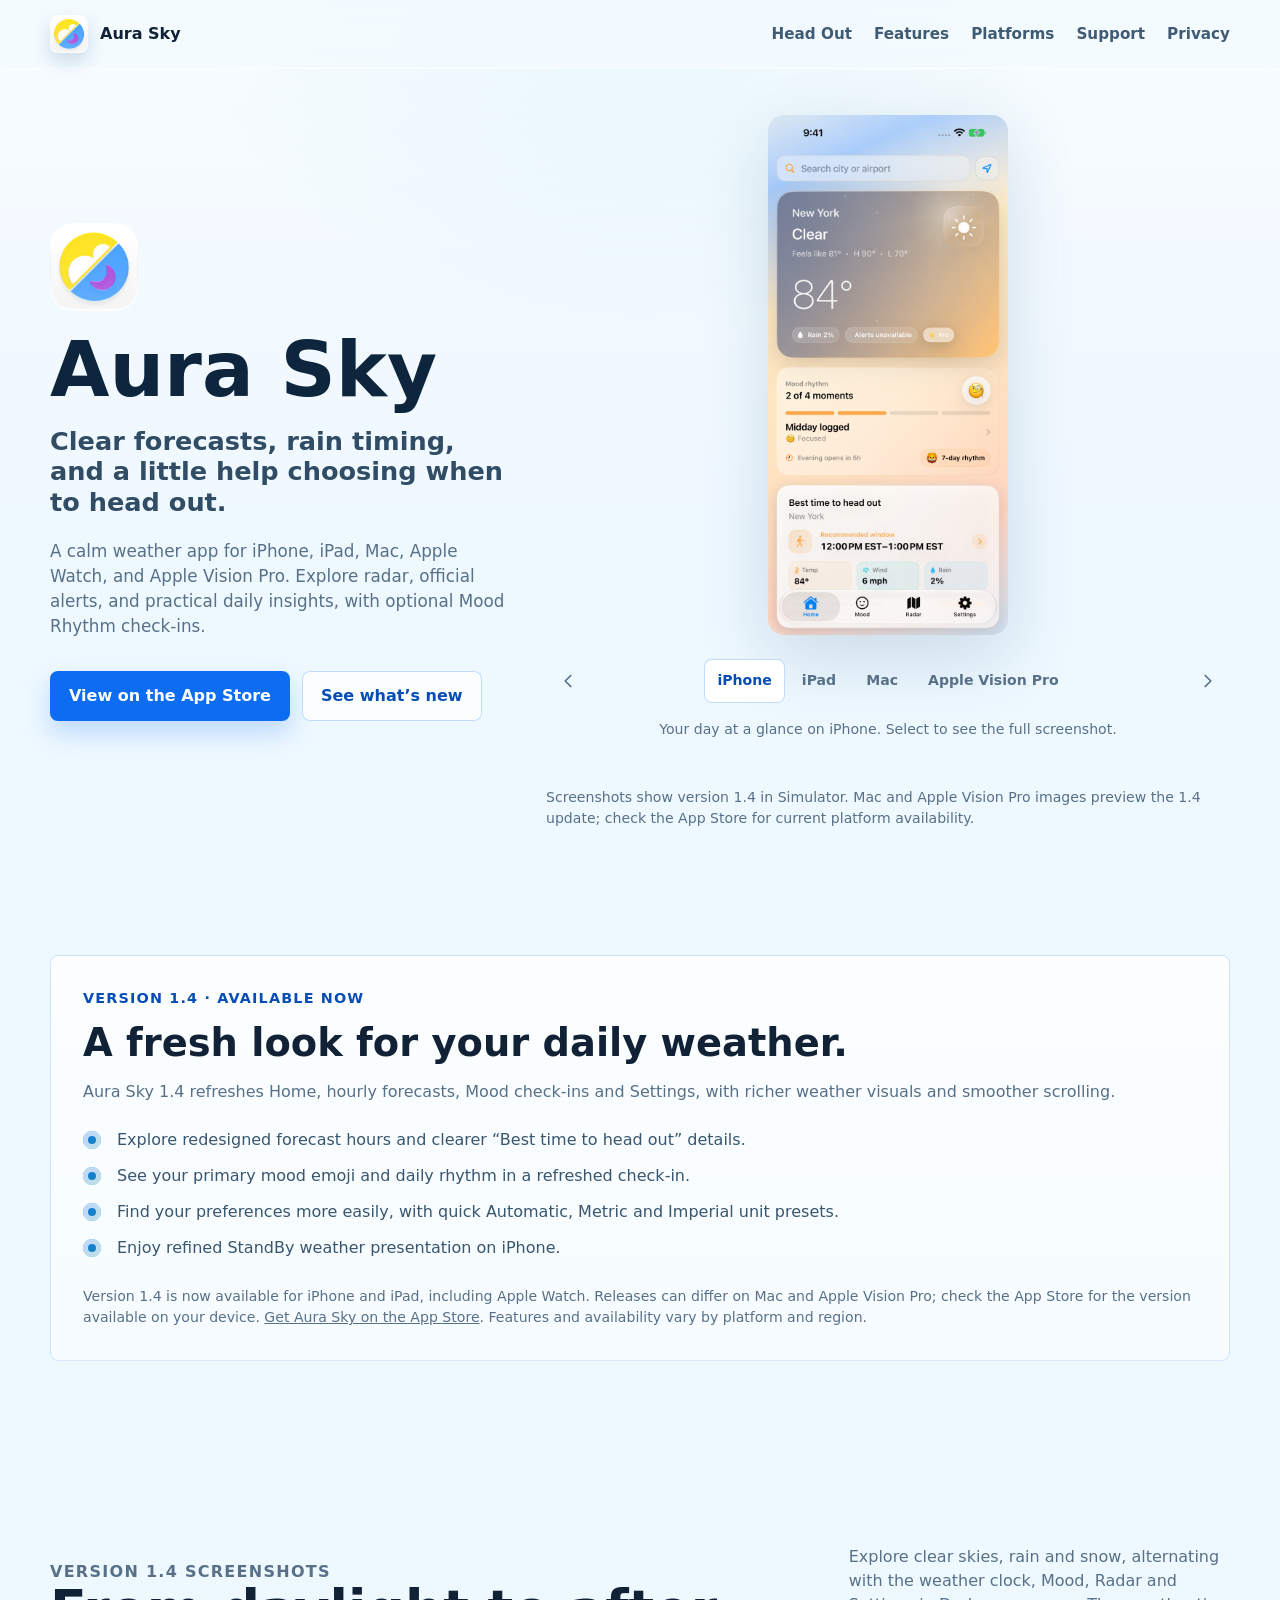
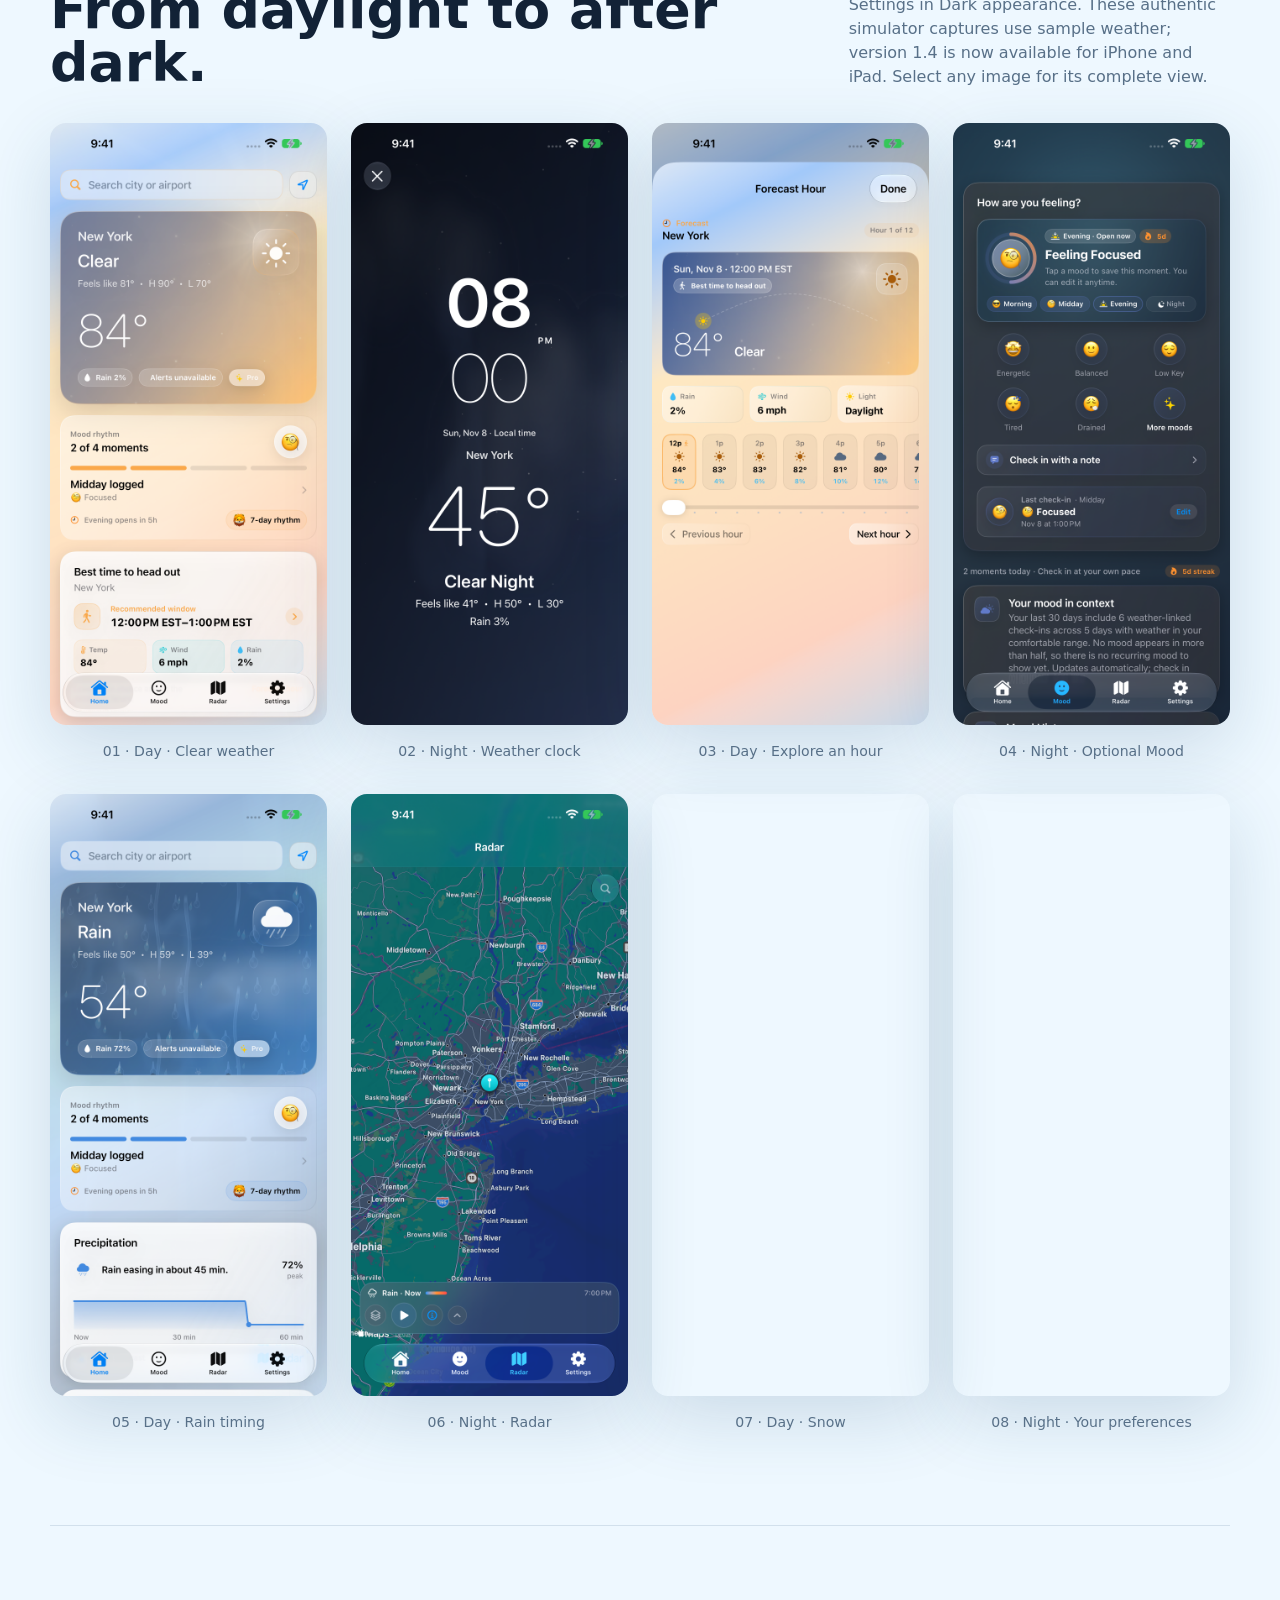
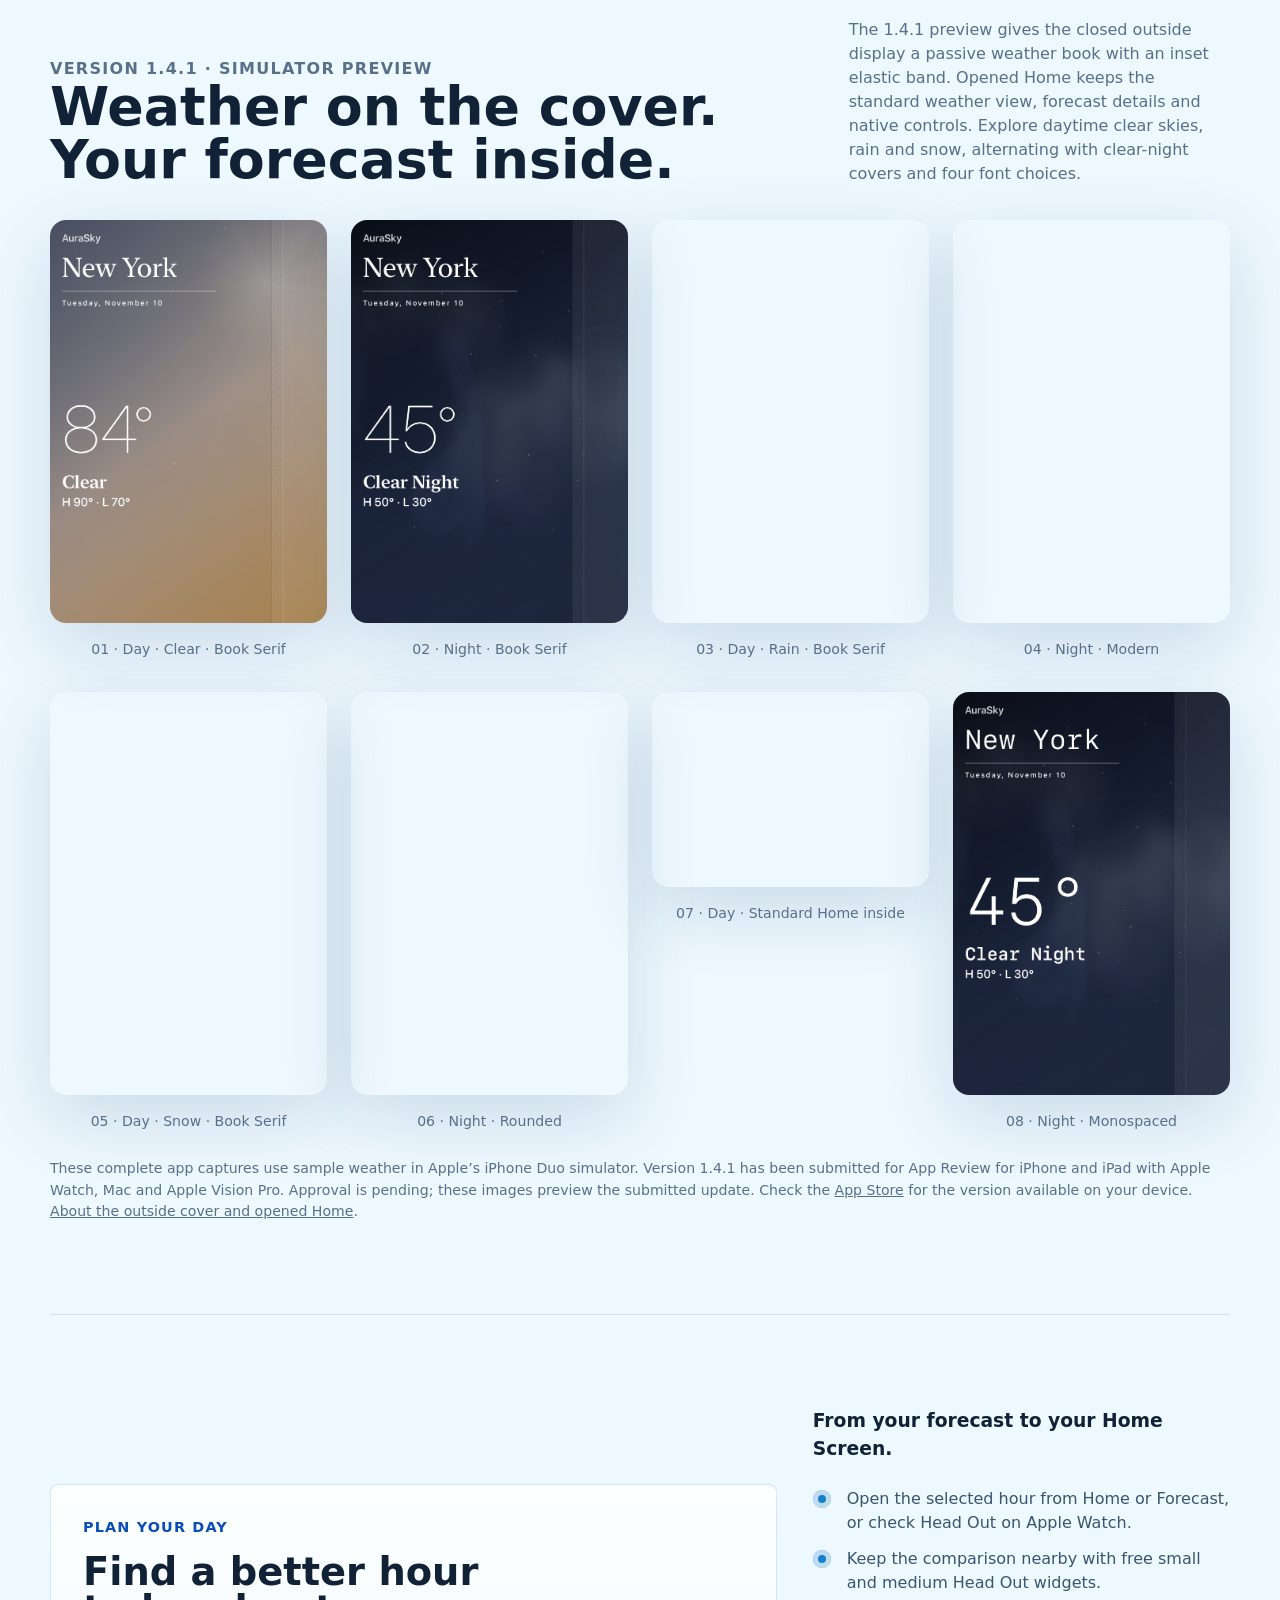
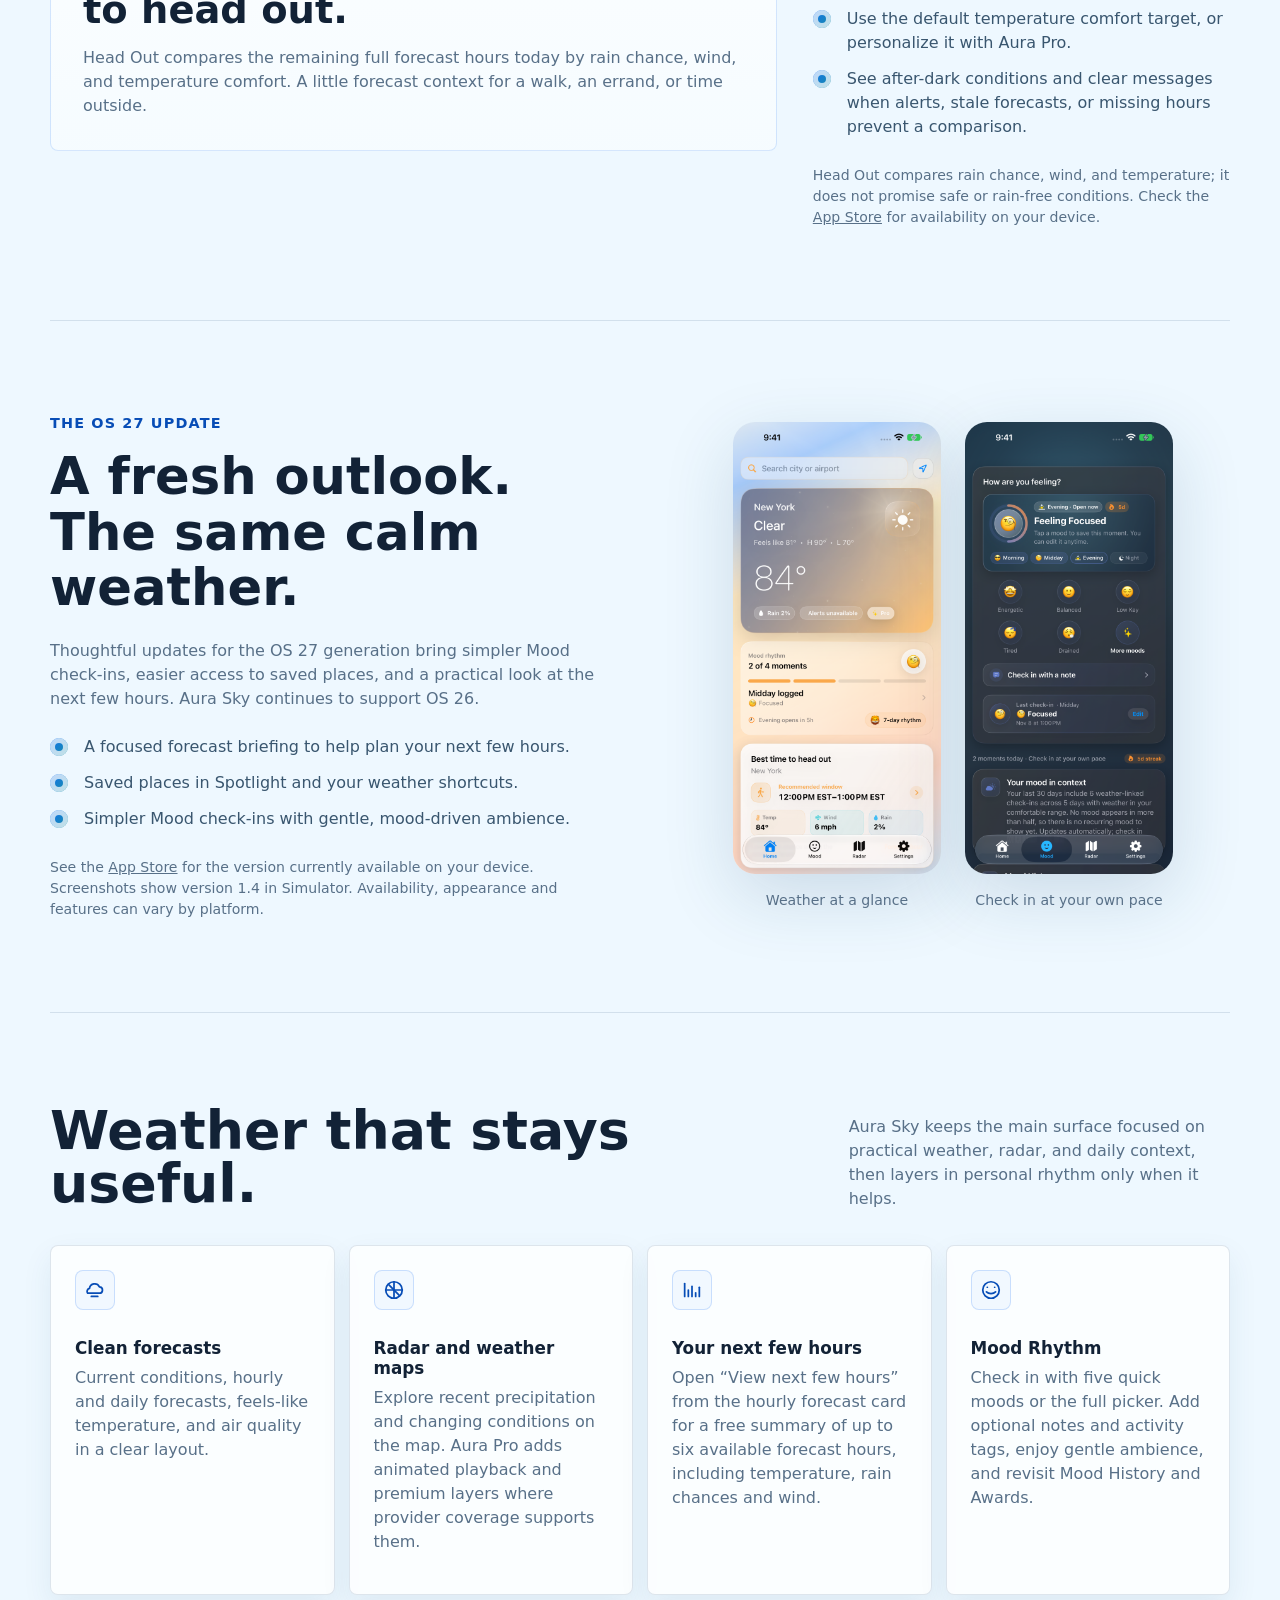
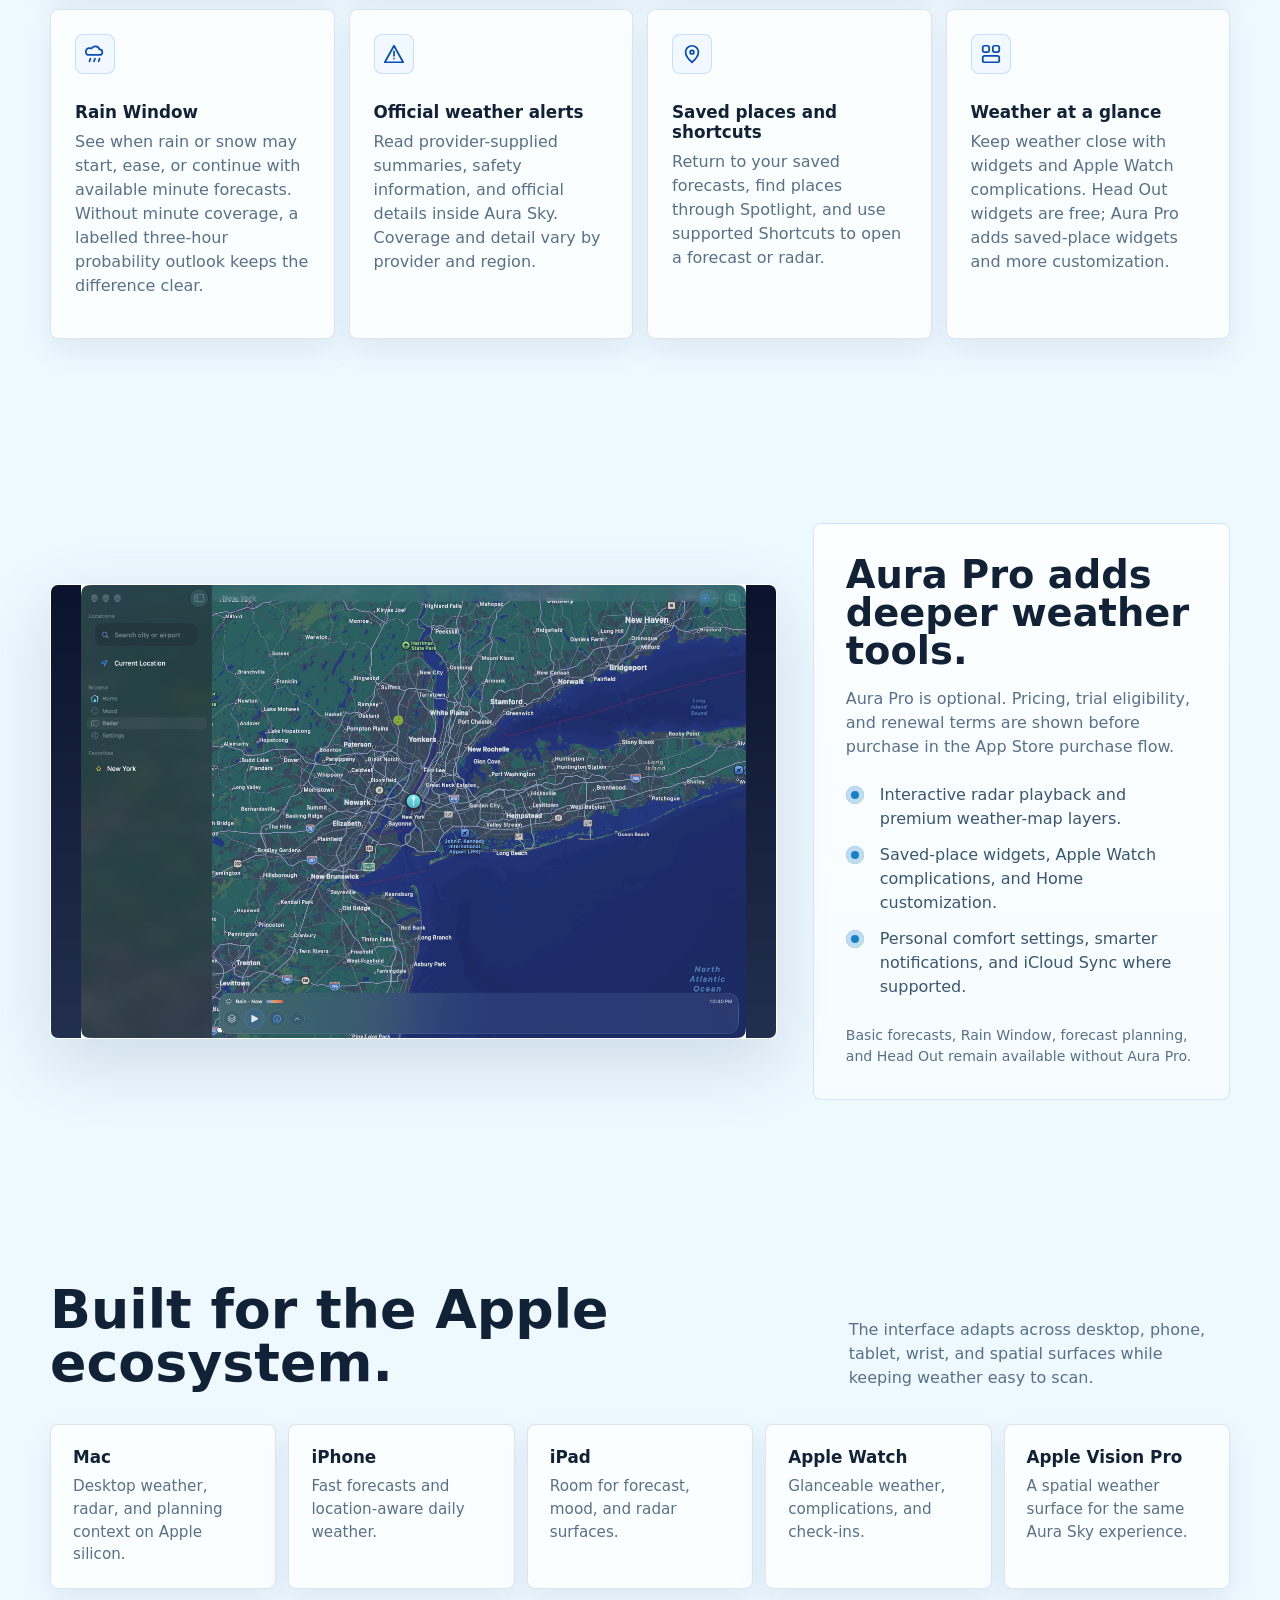
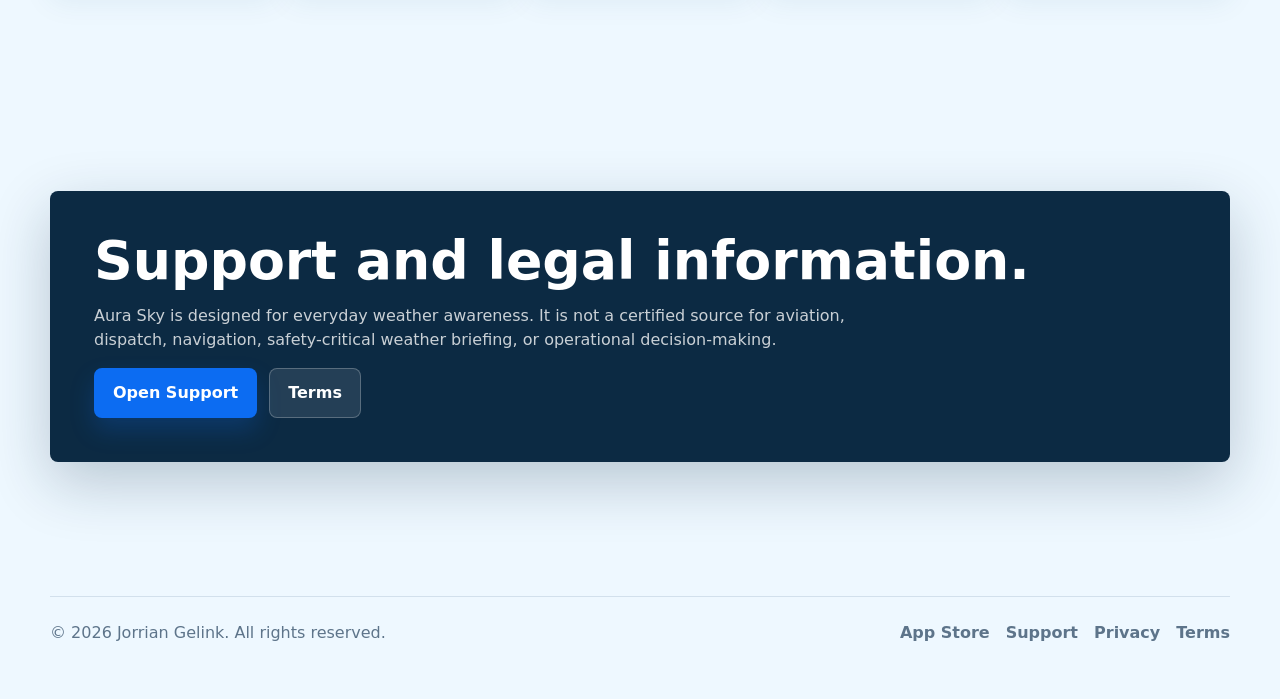
==== commit 51b6aae5: "feat(website): preview the Aura Sky 1.4.1 Duo cover - Refresh the Duo preview for the update submitt" ====
--- a/index.html
+++ b/index.html
@@ -192,26 +192,78 @@
       <section class="section duo-section" id="duo" aria-labelledby="duo-title">
         <div class="section-heading">
           <div>
-            <p class="eyebrow">Version 1.4 on iPhone Duo</p>
-            <h2 id="duo-title">Your weather, with room to unfold.</h2>
-          </div>
-          <p>See the 1.4 Home layout in Apple’s iPhone Duo simulator: current conditions alongside forecast details in the wide view, and a compact forecast on the outer display.</p>
-        </div>
-        <div class="duo-gallery">
-          <figure>
-            <a class="screenshot-link" href="assets/aura-sky/duo-inner-home-140.webp" aria-label="View full-size iPhone Duo inner-display screenshot">
-              <img src="assets/aura-sky/duo-inner-home-140.webp" alt="Aura Sky Home on the wide iPhone Duo inner display, showing current weather and forecast cards." width="2853" height="2007" loading="lazy" decoding="async">
-            </a>
-            <figcaption>Inner display · 1.4 simulator preview</figcaption>
-          </figure>
-          <figure>
-            <a class="screenshot-link" href="assets/aura-sky/duo-outer-home-140.webp" aria-label="View full-size iPhone Duo outer-display screenshot">
-              <img src="assets/aura-sky/duo-outer-home-140.webp" alt="Aura Sky Home on the compact iPhone Duo outer display, showing current weather and a forecast overview." width="1398" height="2034" loading="lazy" decoding="async">
-            </a>
-            <figcaption>Outer display · 1.4 simulator preview</figcaption>
-          </figure>
-        </div>
-        <p class="release-note">These images preview the 1.4 layout in Apple’s iPhone Duo simulator. Check the <a href="https://apps.apple.com/ca/app/aura-sky-weather/id6761404223">App Store</a> for availability on your device. <a href="support/#duo-help">About Duo layouts</a>.</p>
+            <p class="eyebrow">Version 1.4.1 · Simulator preview</p>
+            <h2 id="duo-title">Weather on the cover.<br>Your forecast inside.</h2>
+          </div>
+          <p>The 1.4.1 preview gives the closed outside display a passive weather book with an inset elastic band. Opened Home keeps the standard weather view, forecast details and native controls. Explore daytime clear skies, rain and snow, alternating with clear-night covers and four font choices.</p>
+        </div>
+        <ol class="release-gallery" aria-label="Eight Aura Sky 1.4.1 Duo simulator previews in alternating day and night order">
+          <li>
+            <figure>
+              <a class="screenshot-link" href="assets/aura-sky/duo-141-01-outer-cover-clear-light-book-serif.webp" aria-label="View full-size Duo preview 1: Day · Clear · Book Serif">
+                <img src="assets/aura-sky/duo-141-01-outer-cover-clear-light-book-serif.webp" alt="Aura Sky 1.4.1 simulator preview. Closed outside weather book with clear daytime conditions, Book Serif typography and an inset elastic band." width="1398" height="2034" loading="lazy" decoding="async">
+              </a>
+              <figcaption>01 · Day · Clear · Book Serif</figcaption>
+            </figure>
+          </li>
+          <li>
+            <figure>
+              <a class="screenshot-link" href="assets/aura-sky/duo-141-02-outer-cover-night-dark-book-serif.webp" aria-label="View full-size Duo preview 2: Night · Book Serif">
+                <img src="assets/aura-sky/duo-141-02-outer-cover-night-dark-book-serif.webp" alt="Aura Sky 1.4.1 simulator preview. Closed outside weather book with clear-night conditions in Book Serif typography." width="1398" height="2034" loading="lazy" decoding="async">
+              </a>
+              <figcaption>02 · Night · Book Serif</figcaption>
+            </figure>
+          </li>
+          <li>
+            <figure>
+              <a class="screenshot-link" href="assets/aura-sky/duo-141-03-outer-cover-rain-light-book-serif.webp" aria-label="View full-size Duo preview 3: Day · Rain · Book Serif">
+                <img src="assets/aura-sky/duo-141-03-outer-cover-rain-light-book-serif.webp" alt="Aura Sky 1.4.1 simulator preview. Closed outside weather book with daytime rain and Book Serif typography." width="1398" height="2034" loading="lazy" decoding="async">
+              </a>
+              <figcaption>03 · Day · Rain · Book Serif</figcaption>
+            </figure>
+          </li>
+          <li>
+            <figure>
+              <a class="screenshot-link" href="assets/aura-sky/duo-141-04-outer-cover-night-dark-modern.webp" aria-label="View full-size Duo preview 4: Night · Modern">
+                <img src="assets/aura-sky/duo-141-04-outer-cover-night-dark-modern.webp" alt="Aura Sky 1.4.1 simulator preview. Closed outside weather book with clear-night conditions in Modern typography." width="1398" height="2034" loading="lazy" decoding="async">
+              </a>
+              <figcaption>04 · Night · Modern</figcaption>
+            </figure>
+          </li>
+          <li>
+            <figure>
+              <a class="screenshot-link" href="assets/aura-sky/duo-141-05-outer-cover-snow-light-book-serif.webp" aria-label="View full-size Duo preview 5: Day · Snow · Book Serif">
+                <img src="assets/aura-sky/duo-141-05-outer-cover-snow-light-book-serif.webp" alt="Aura Sky 1.4.1 simulator preview. Closed outside weather book with daytime snow and Book Serif typography." width="1398" height="2034" loading="lazy" decoding="async">
+              </a>
+              <figcaption>05 · Day · Snow · Book Serif</figcaption>
+            </figure>
+          </li>
+          <li>
+            <figure>
+              <a class="screenshot-link" href="assets/aura-sky/duo-141-06-outer-cover-night-dark-rounded.webp" aria-label="View full-size Duo preview 6: Night · Rounded">
+                <img src="assets/aura-sky/duo-141-06-outer-cover-night-dark-rounded.webp" alt="Aura Sky 1.4.1 simulator preview. Closed outside weather book with clear-night conditions in Rounded typography." width="1398" height="2034" loading="lazy" decoding="async">
+              </a>
+              <figcaption>06 · Night · Rounded</figcaption>
+            </figure>
+          </li>
+          <li>
+            <figure>
+              <a class="screenshot-link" href="assets/aura-sky/duo-141-07-inner-standard-home-clear-light-book-serif.webp" aria-label="View full-size Duo preview 7: Day · Standard Home inside">
+                <img src="assets/aura-sky/duo-141-07-inner-standard-home-clear-light-book-serif.webp" alt="Aura Sky 1.4.1 simulator preview. Opened inside display with the standard weather Hero beside forecast details and native navigation." width="2853" height="2007" loading="lazy" decoding="async">
+              </a>
+              <figcaption>07 · Day · Standard Home inside</figcaption>
+            </figure>
+          </li>
+          <li>
+            <figure>
+              <a class="screenshot-link" href="assets/aura-sky/duo-141-08-outer-cover-night-dark-monospaced.webp" aria-label="View full-size Duo preview 8: Night · Monospaced">
+                <img src="assets/aura-sky/duo-141-08-outer-cover-night-dark-monospaced.webp" alt="Aura Sky 1.4.1 simulator preview. Closed outside weather book with clear-night conditions in Monospaced typography." width="1398" height="2034" loading="lazy" decoding="async">
+              </a>
+              <figcaption>08 · Night · Monospaced</figcaption>
+            </figure>
+          </li>
+        </ol>
+        <p class="release-note">These complete app captures use sample weather in Apple’s iPhone Duo simulator. Version 1.4.1 has been submitted for App Review for iPhone and iPad with Apple Watch, Mac and Apple Vision Pro. Approval is pending; these images preview the submitted update. Check the <a href="https://apps.apple.com/ca/app/aura-sky-weather/id6761404223">App Store</a> for the version available on your device. <a href="support/#duo-help">About the outside cover and opened Home</a>.</p>
       </section>
 
       <section class="section split" id="head-out" aria-labelledby="head-out-title">
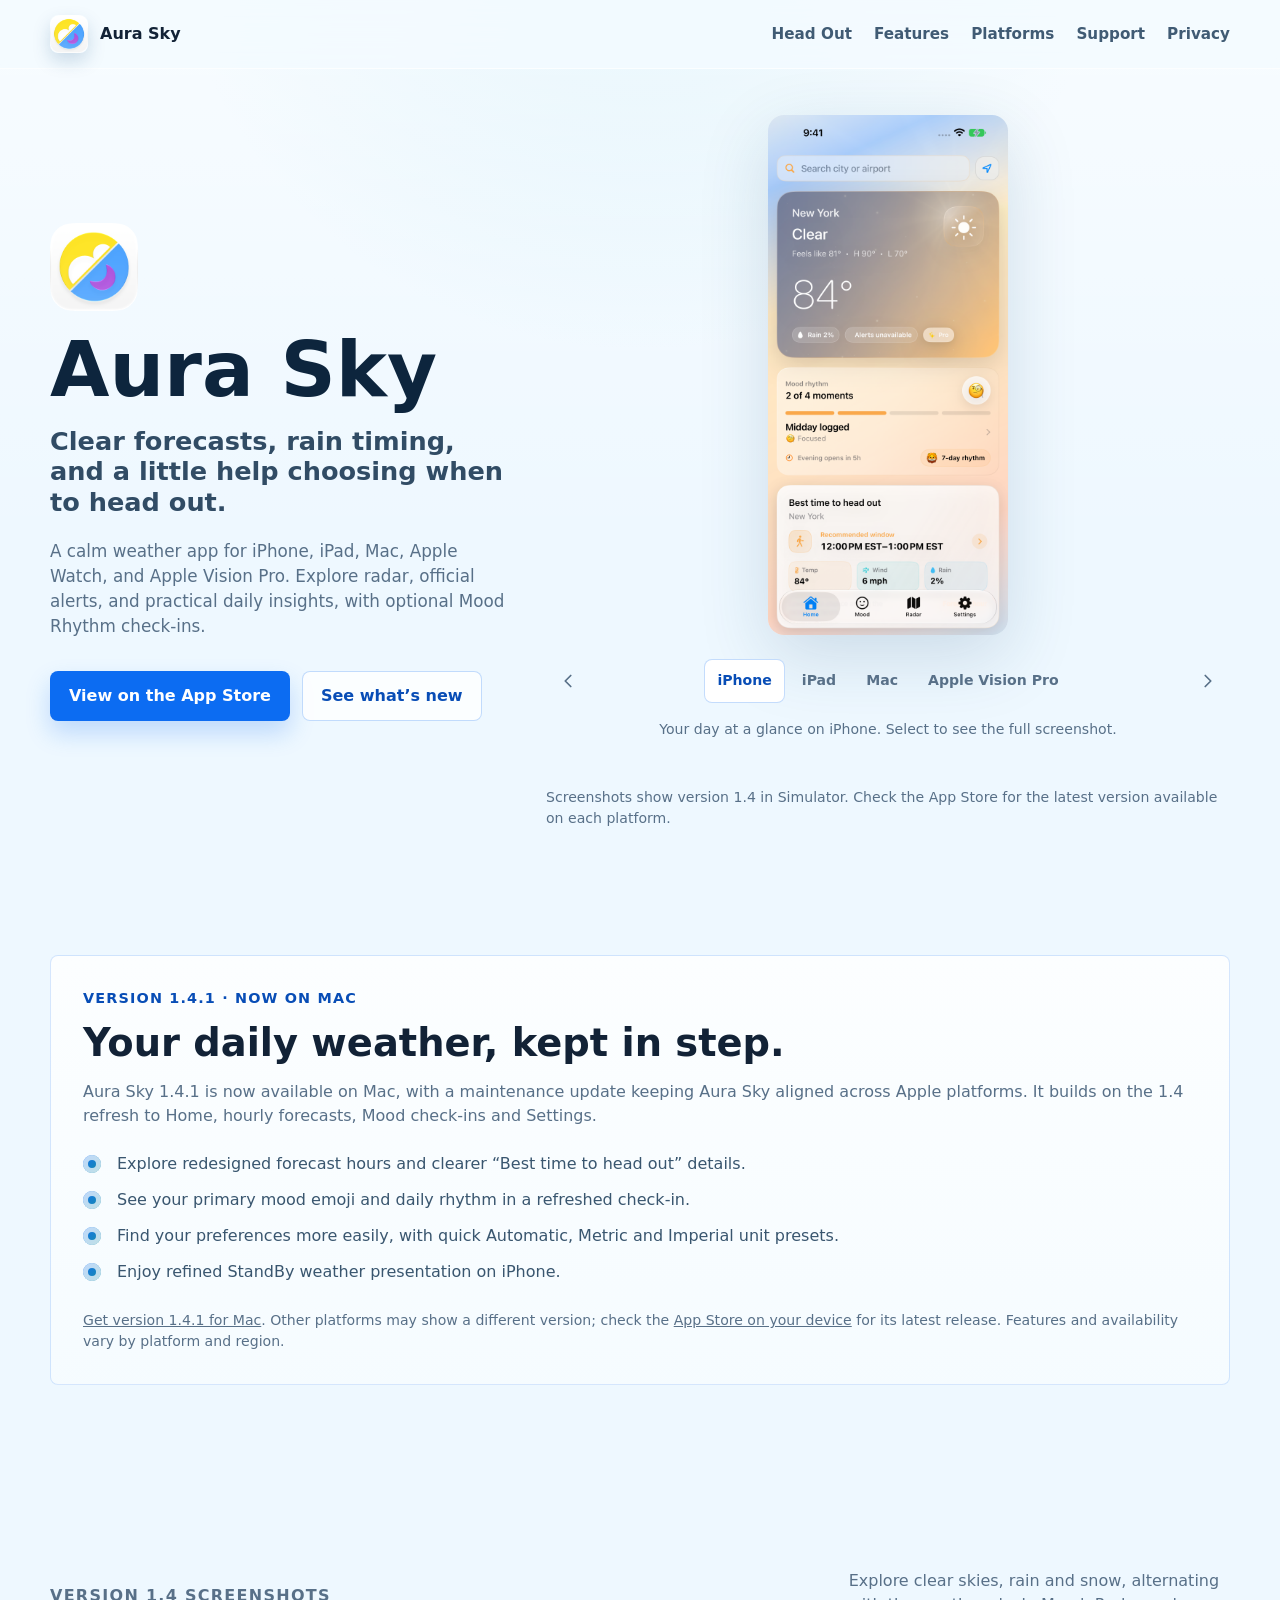
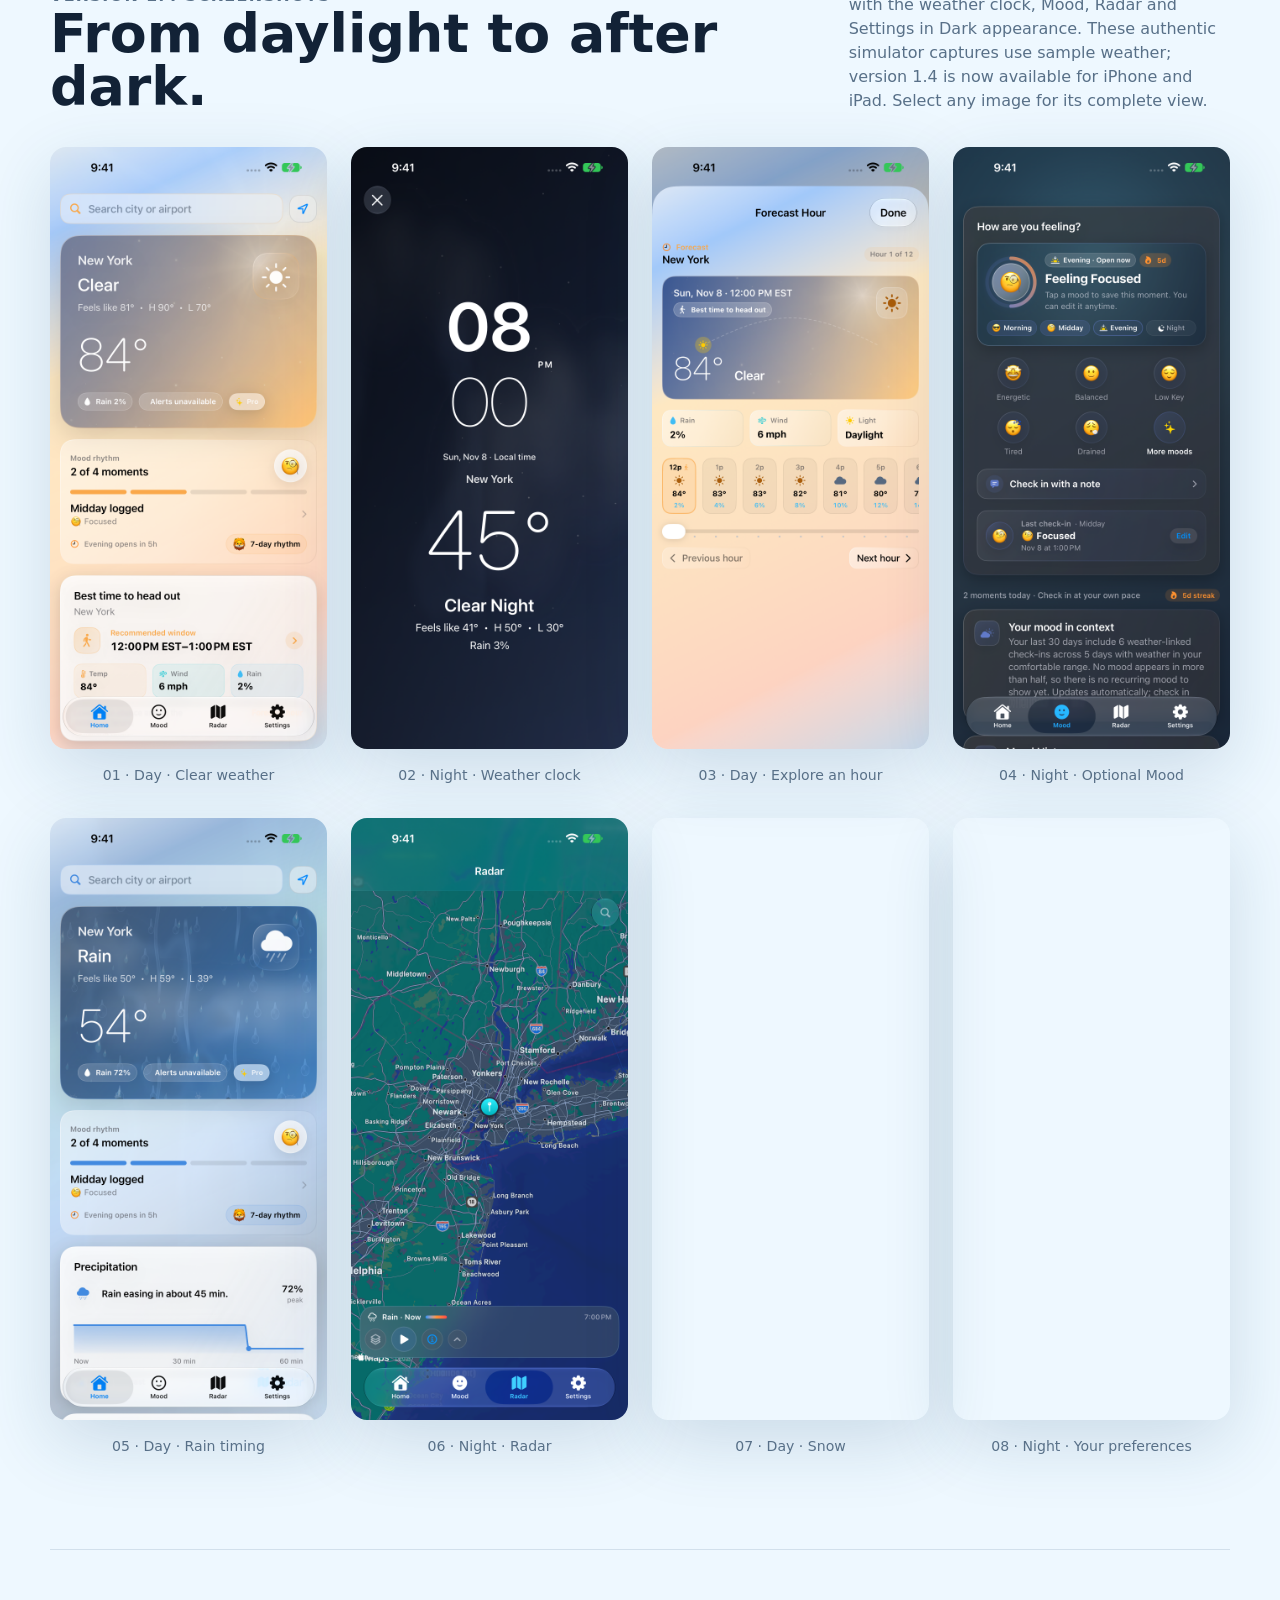
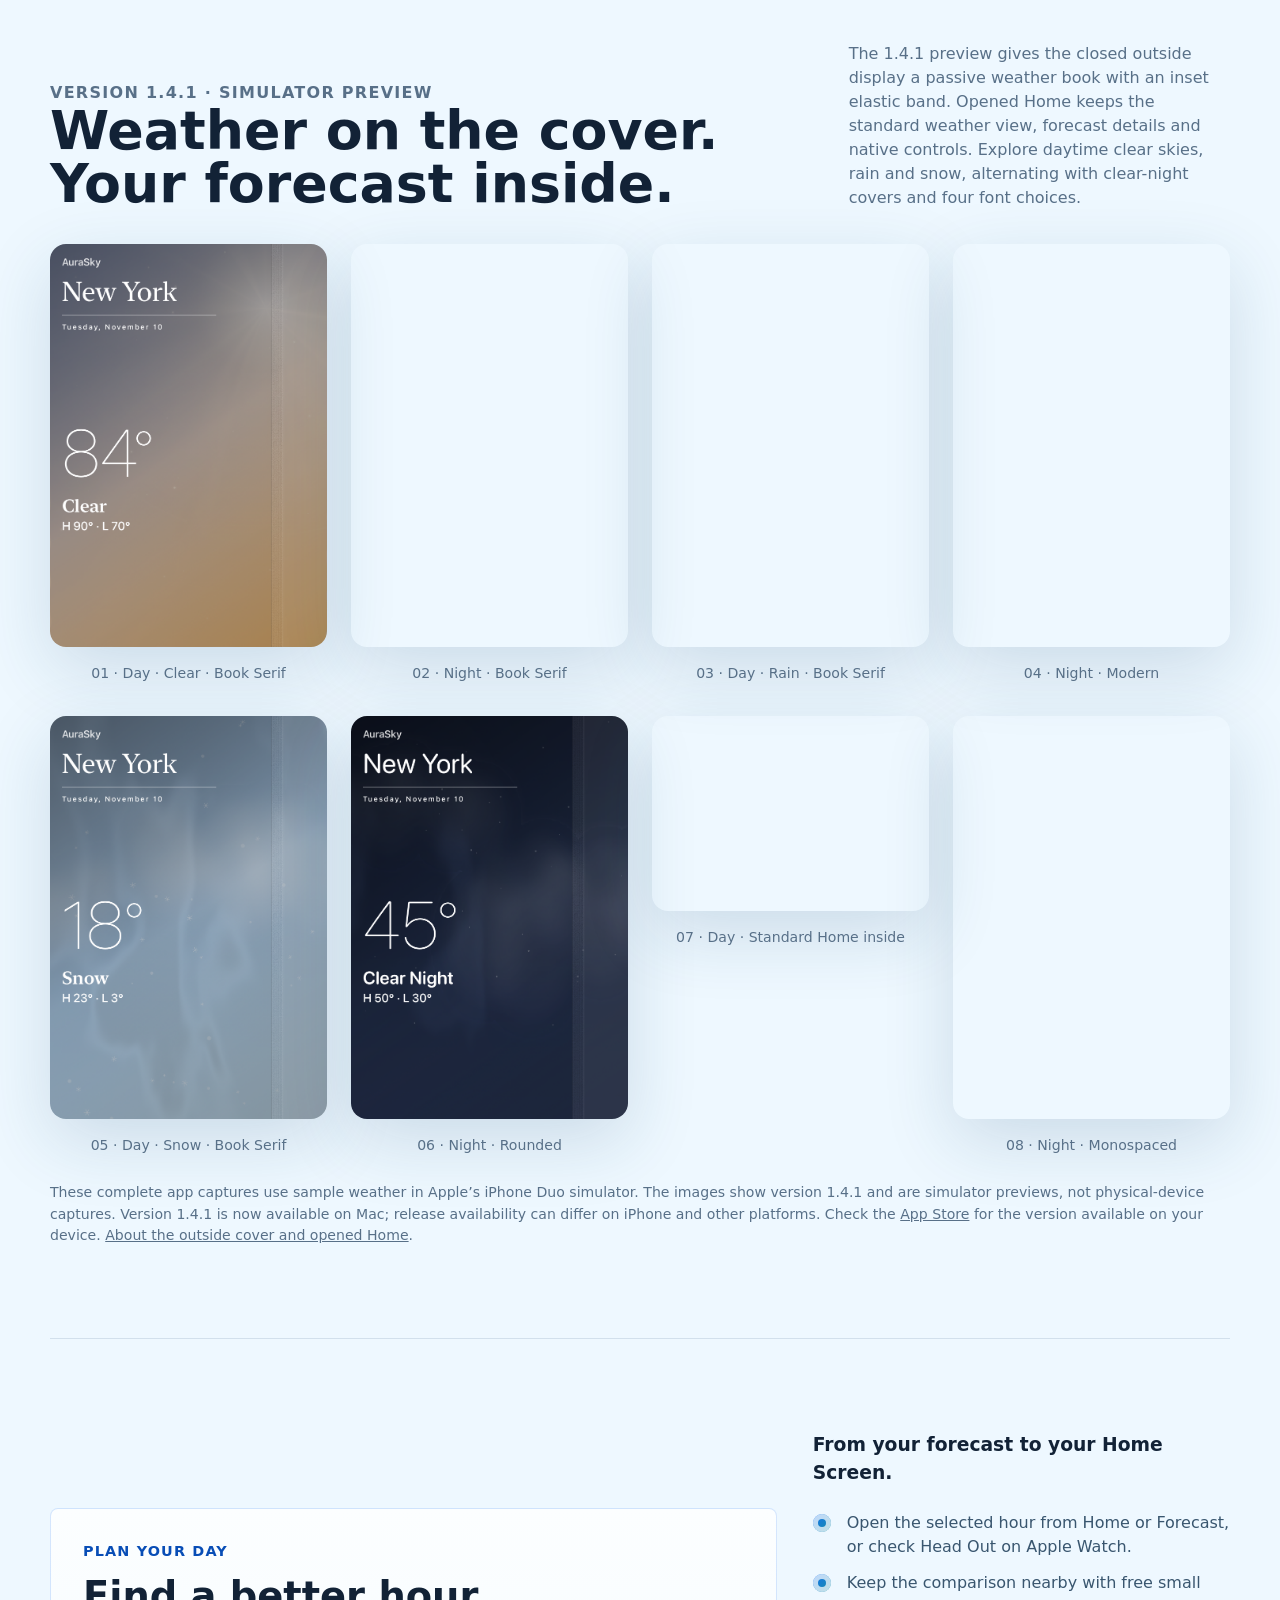
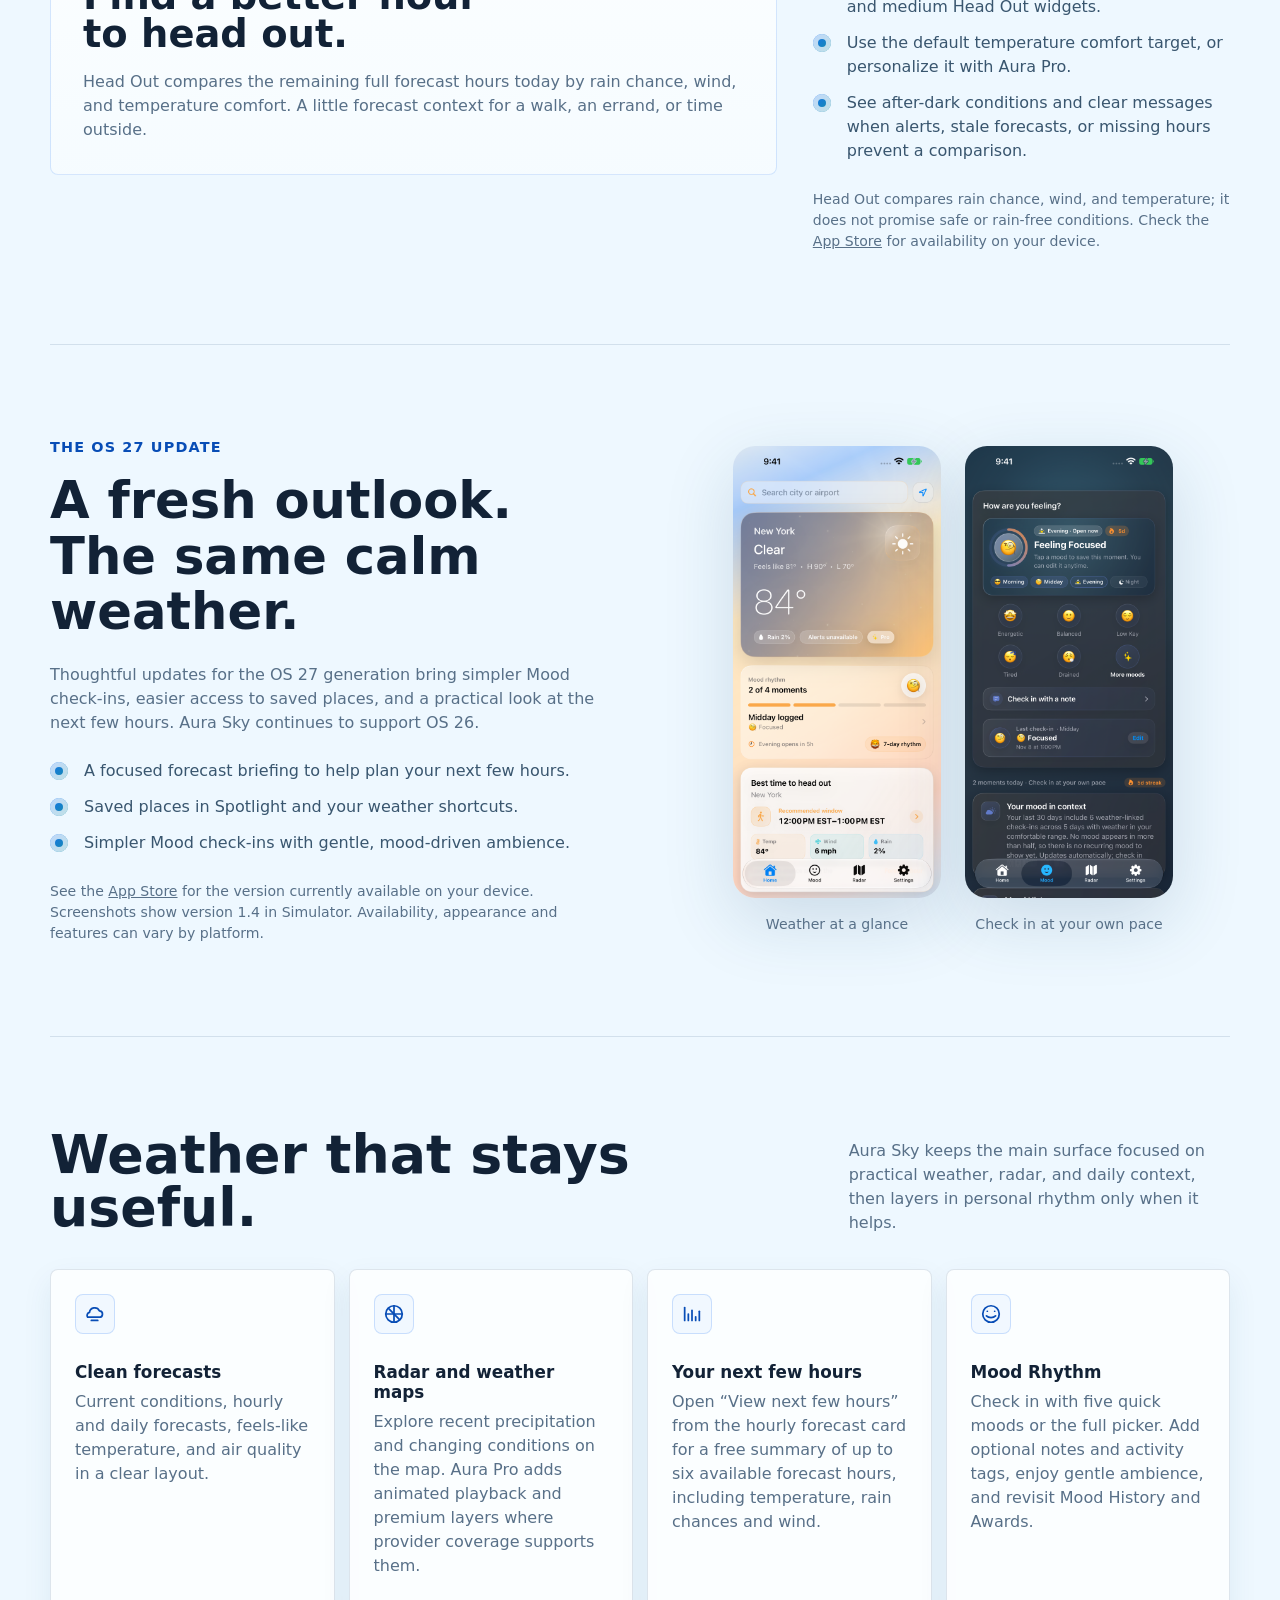
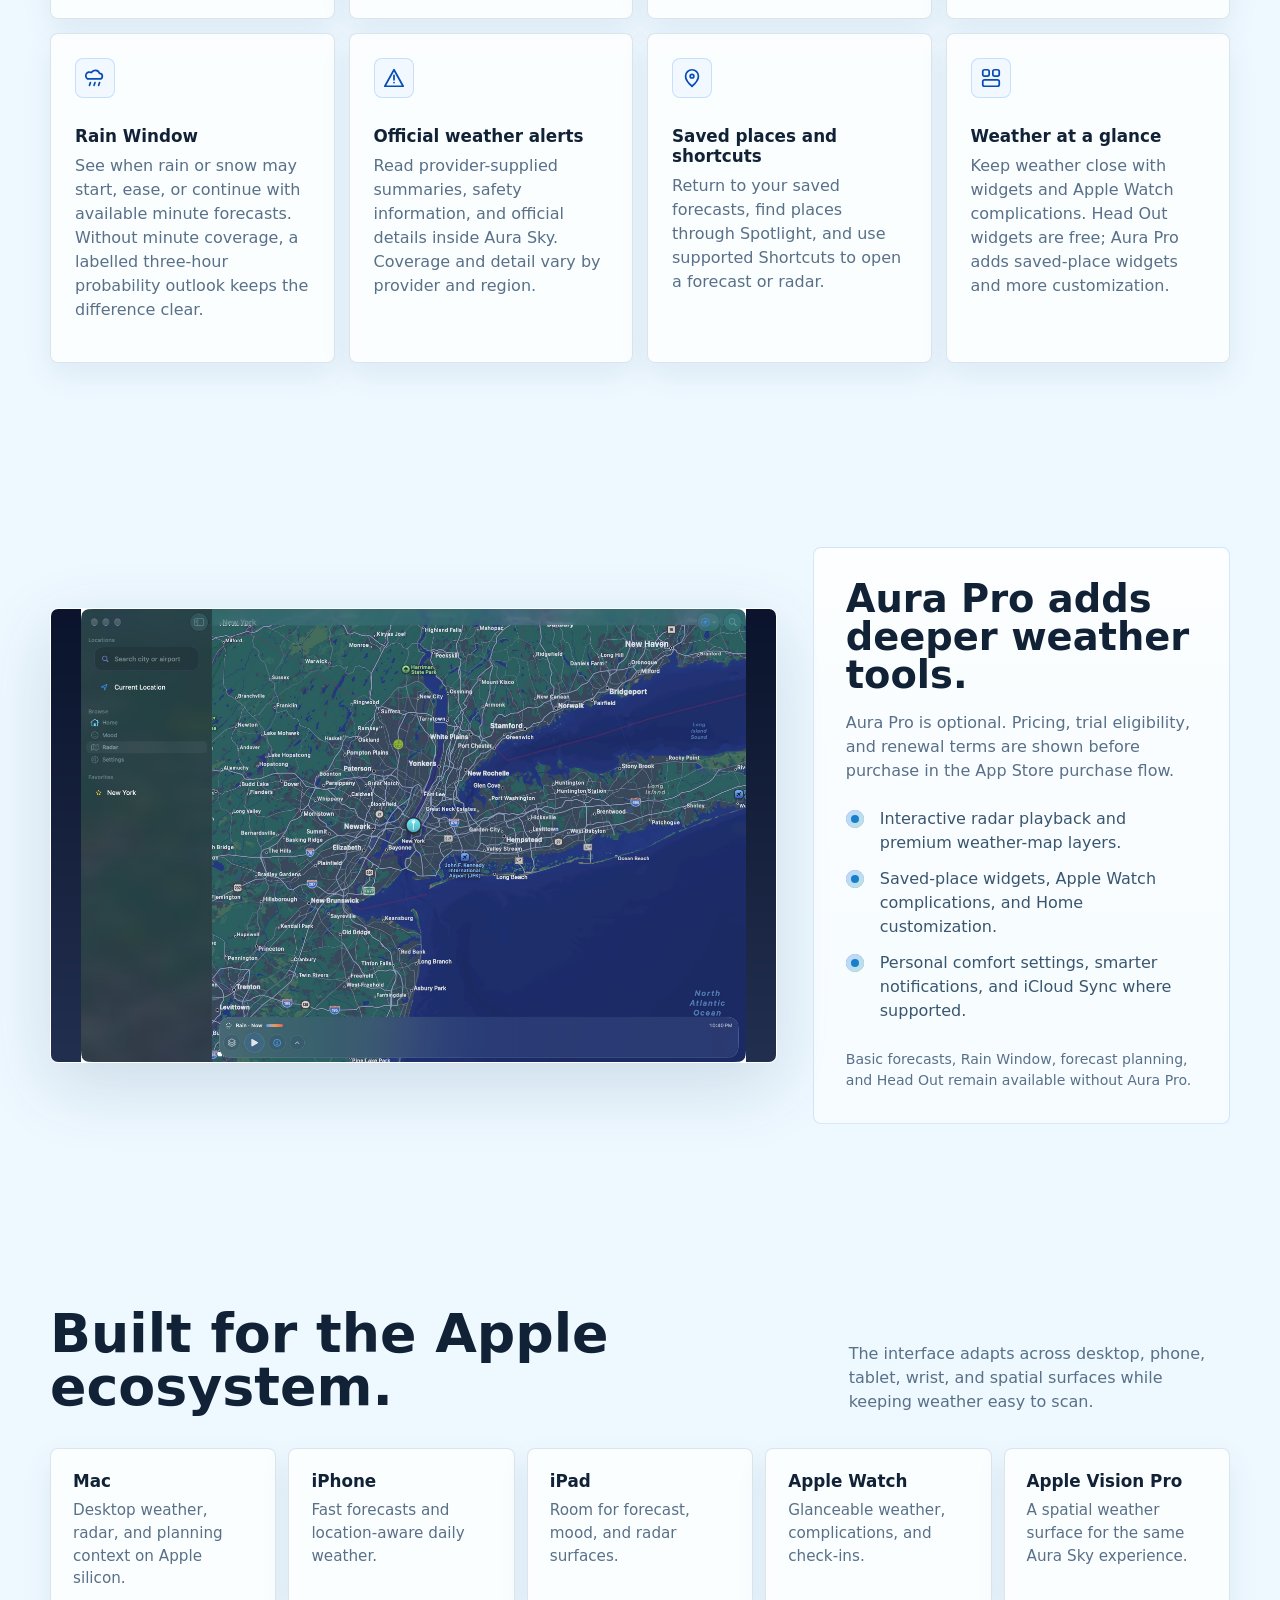
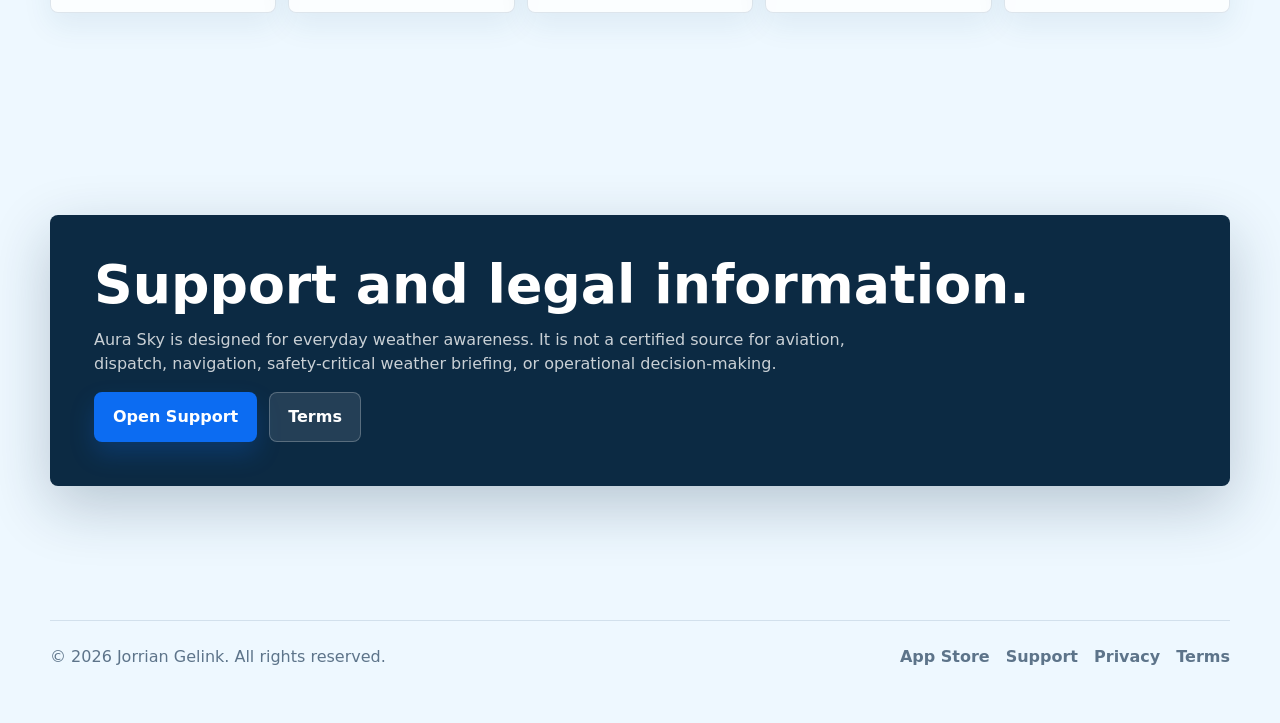
==== commit a640e6af: "docs: announce Aura Sky 1.4.1 on Mac" ====
--- a/index.html
+++ b/index.html
@@ -91,7 +91,7 @@
             </button>
           </div>
           <p class="hero-carousel-caption" aria-live="polite" aria-atomic="true" data-carousel-caption>Your day at a glance on iPhone. Select to see the full screenshot.</p>
-          <p class="release-note">Screenshots show version 1.4 in Simulator. Mac and Apple Vision Pro images preview the 1.4 update; check the App Store for current platform availability.</p>
+          <p class="release-note">Screenshots show version 1.4 in Simulator. Check the App Store for the latest version available on each platform.</p>
           <noscript>
             <p class="hero-carousel-fallback">View full-size screenshots on <a href="assets/aura-sky/hero-ipad-140.webp">iPad</a>, <a href="assets/aura-sky/hero-mac-140.webp">Mac</a>, or <a href="assets/aura-sky/hero-vision-pro-140.webp">Apple Vision Pro</a>.</p>
           </noscript>
@@ -100,16 +100,16 @@
 
       <section class="section" id="latest" aria-labelledby="latest-title">
         <div class="callout">
-          <p class="eyebrow">Version 1.4 · Available now</p>
-          <h2 id="latest-title">A fresh look for your daily weather.</h2>
-          <p class="section-intro">Aura Sky 1.4 refreshes Home, hourly forecasts, Mood check-ins and Settings, with richer weather visuals and smoother scrolling.</p>
+          <p class="eyebrow">Version 1.4.1 · Now on Mac</p>
+          <h2 id="latest-title">Your daily weather, kept in step.</h2>
+          <p class="section-intro">Aura Sky 1.4.1 is now available on Mac, with a maintenance update keeping Aura Sky aligned across Apple platforms. It builds on the 1.4 refresh to Home, hourly forecasts, Mood check-ins and Settings.</p>
           <ul class="check-list">
             <li>Explore redesigned forecast hours and clearer “Best time to head out” details.</li>
             <li>See your primary mood emoji and daily rhythm in a refreshed check-in.</li>
             <li>Find your preferences more easily, with quick Automatic, Metric and Imperial unit presets.</li>
             <li>Enjoy refined StandBy weather presentation on iPhone.</li>
           </ul>
-          <p class="release-note">Version 1.4 is now available for iPhone and iPad, including Apple Watch. Releases can differ on Mac and Apple Vision Pro; check the App Store for the version available on your device. <a href="https://apps.apple.com/ca/app/aura-sky-weather/id6761404223">Get Aura Sky on the App Store</a>. Features and availability vary by platform and region.</p>
+          <p class="release-note"><a href="https://apps.apple.com/ca/app/aura-sky-weather/id6761404223?platform=mac">Get version 1.4.1 for Mac</a>. Other platforms may show a different version; check the <a href="https://apps.apple.com/ca/app/aura-sky-weather/id6761404223">App Store on your device</a> for its latest release. Features and availability vary by platform and region.</p>
         </div>
       </section>
 
@@ -263,7 +263,7 @@
             </figure>
           </li>
         </ol>
-        <p class="release-note">These complete app captures use sample weather in Apple’s iPhone Duo simulator. Version 1.4.1 has been submitted for App Review for iPhone and iPad with Apple Watch, Mac and Apple Vision Pro. Approval is pending; these images preview the submitted update. Check the <a href="https://apps.apple.com/ca/app/aura-sky-weather/id6761404223">App Store</a> for the version available on your device. <a href="support/#duo-help">About the outside cover and opened Home</a>.</p>
+        <p class="release-note">These complete app captures use sample weather in Apple’s iPhone Duo simulator. The images show version 1.4.1 and are simulator previews, not physical-device captures. Version 1.4.1 is now available on Mac; release availability can differ on iPhone and other platforms. Check the <a href="https://apps.apple.com/ca/app/aura-sky-weather/id6761404223">App Store</a> for the version available on your device. <a href="support/#duo-help">About the outside cover and opened Home</a>.</p>
       </section>
 
       <section class="section split" id="head-out" aria-labelledby="head-out-title">
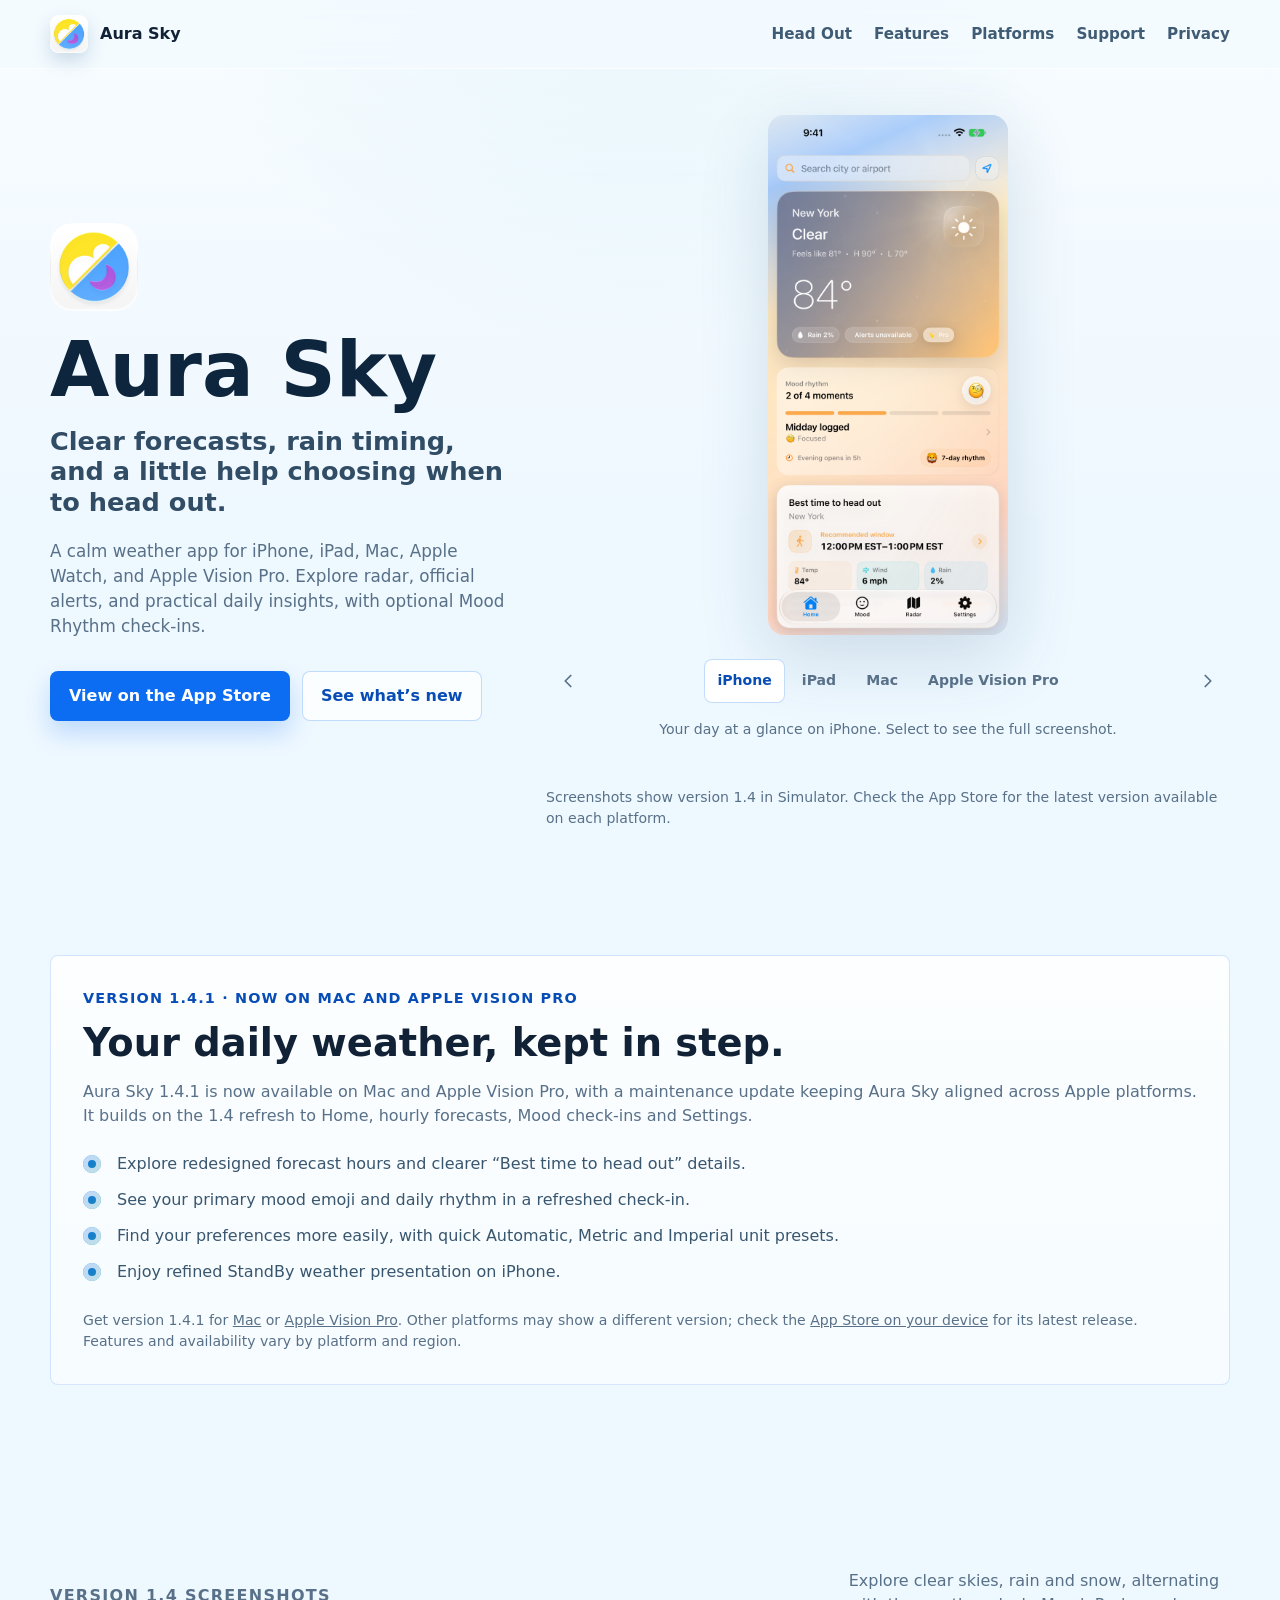
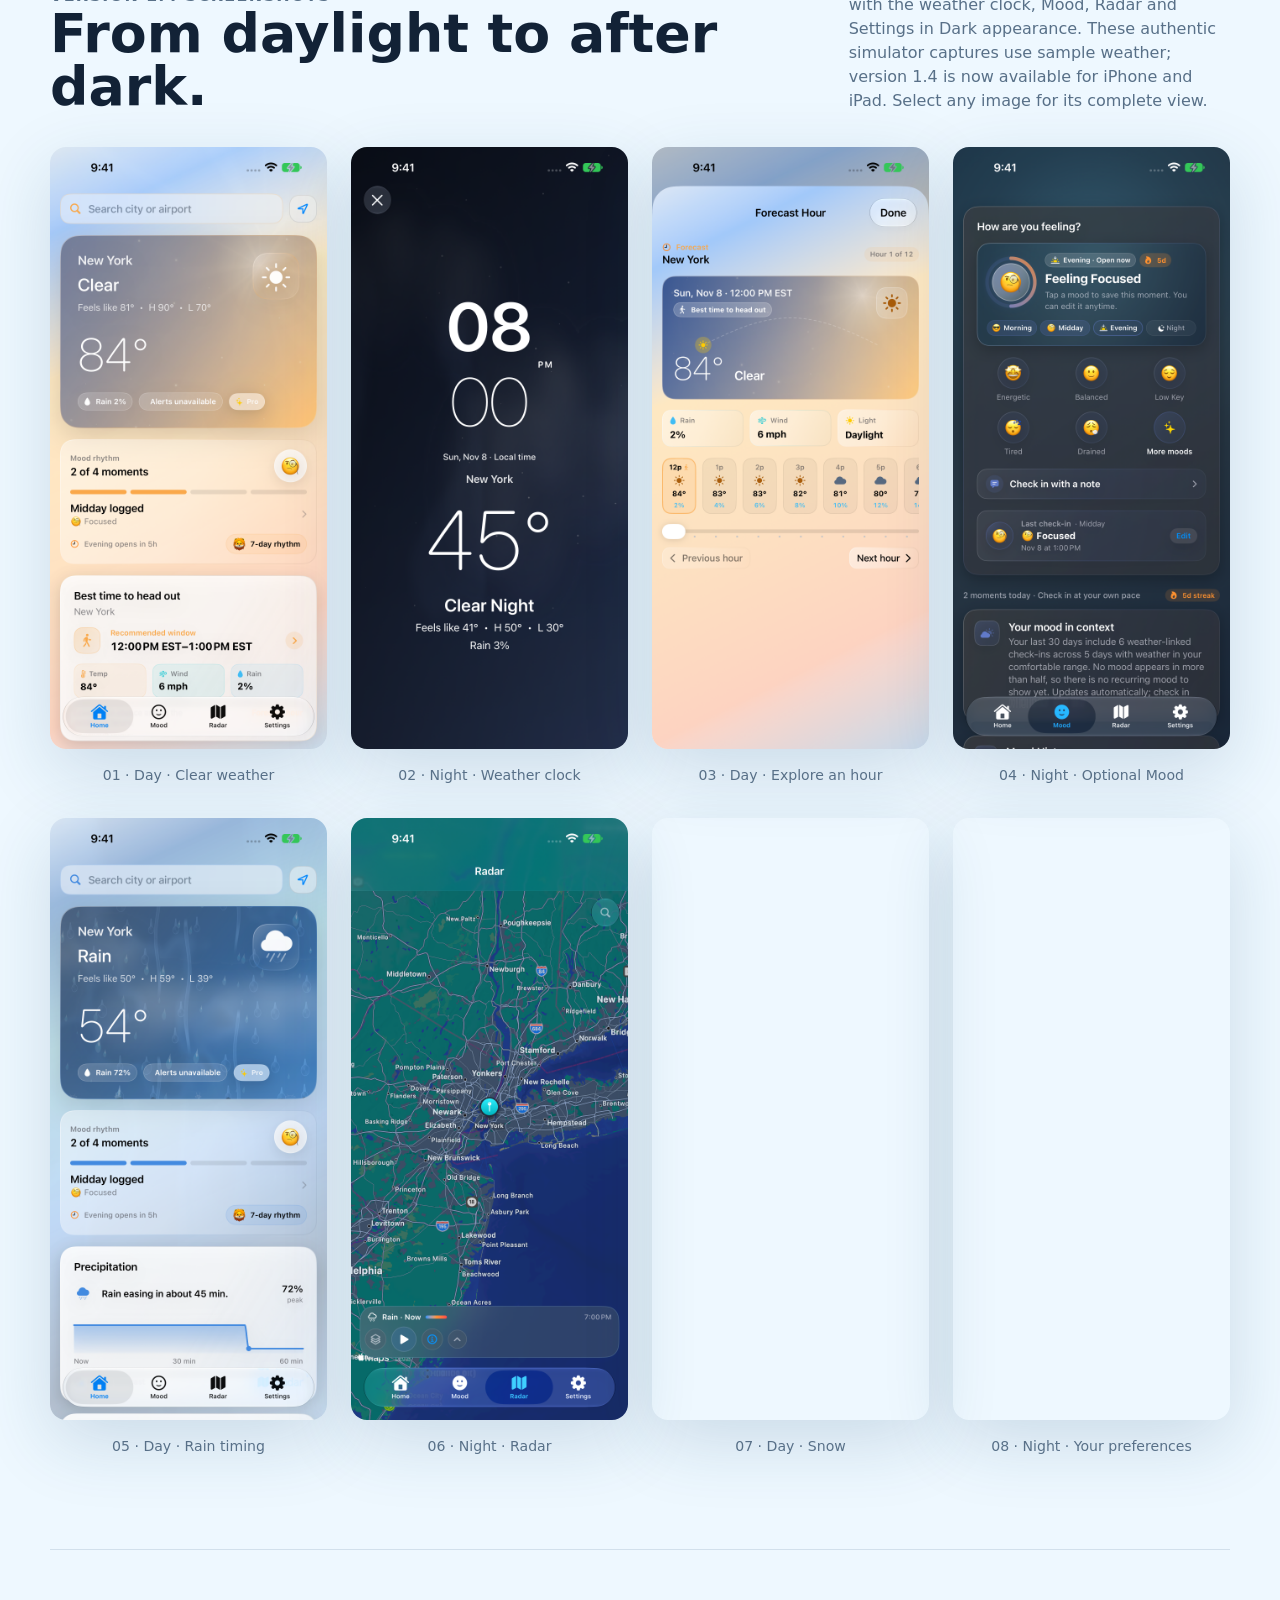
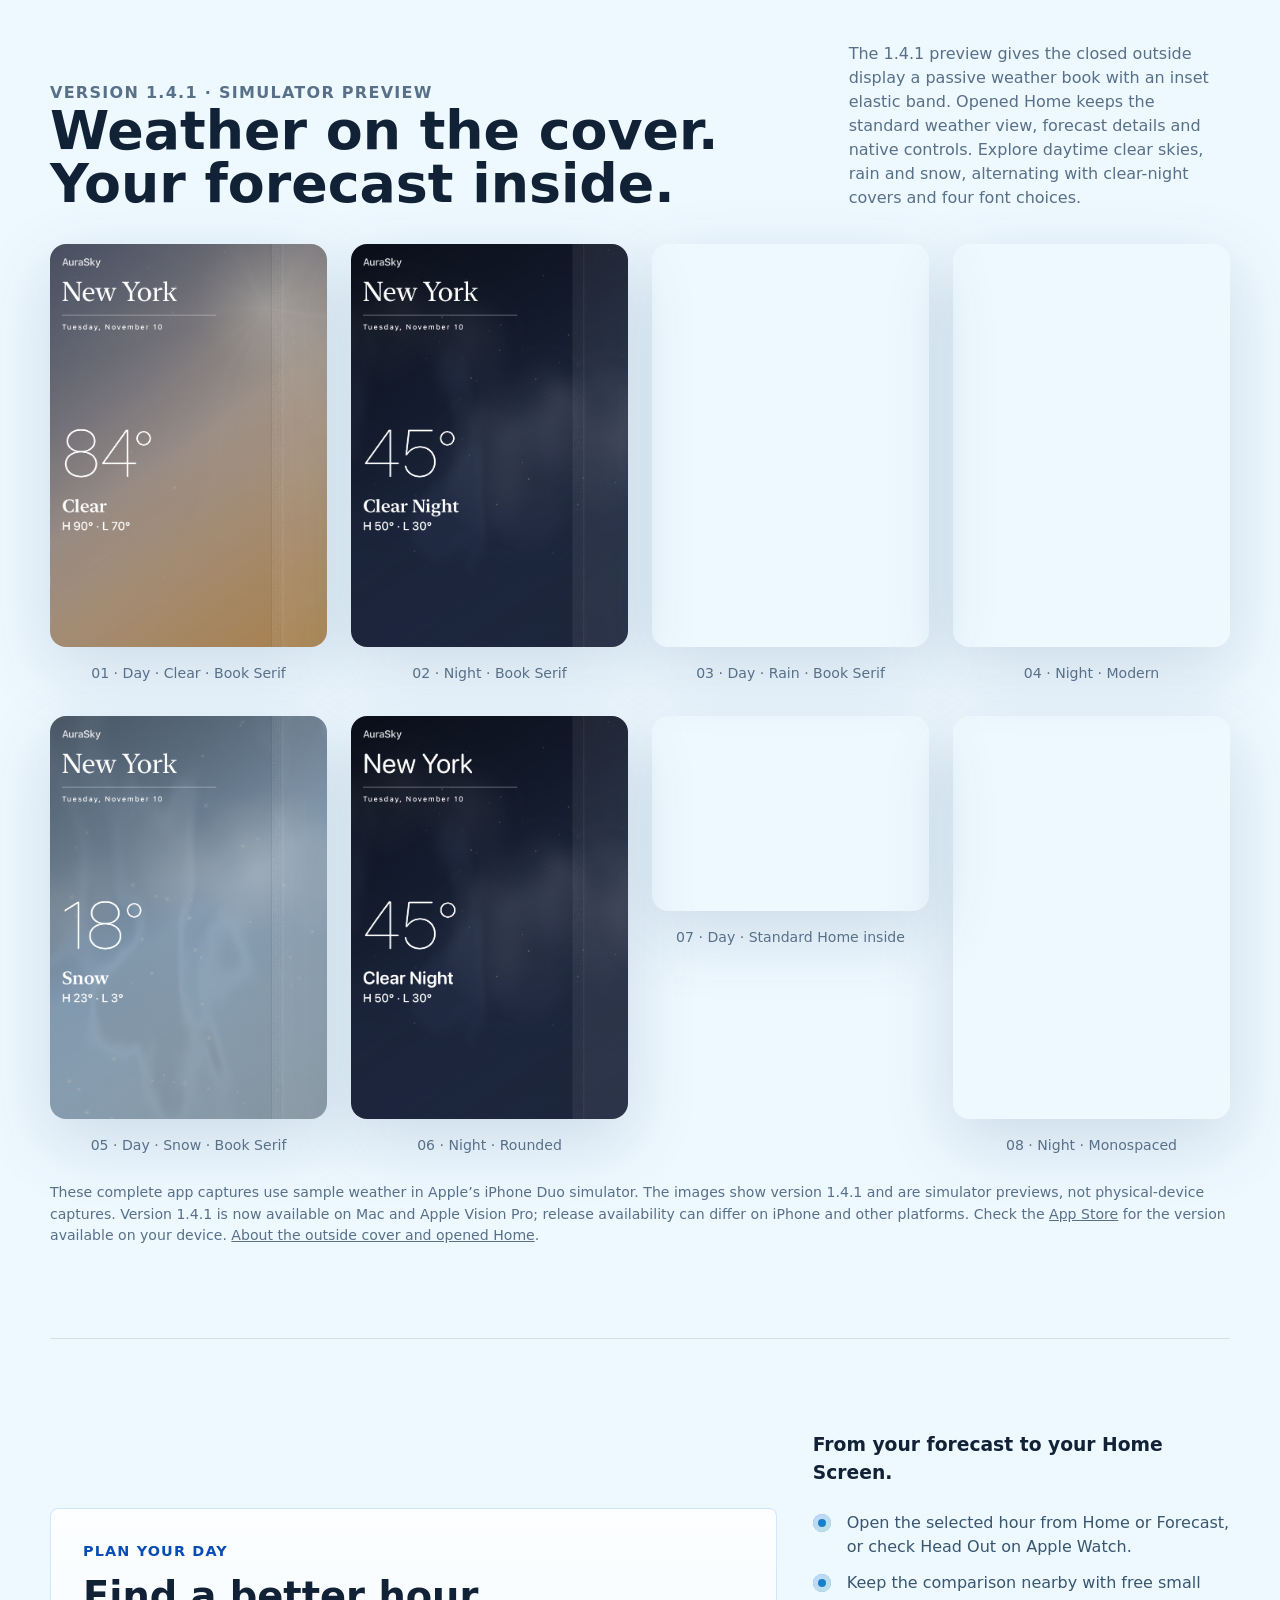
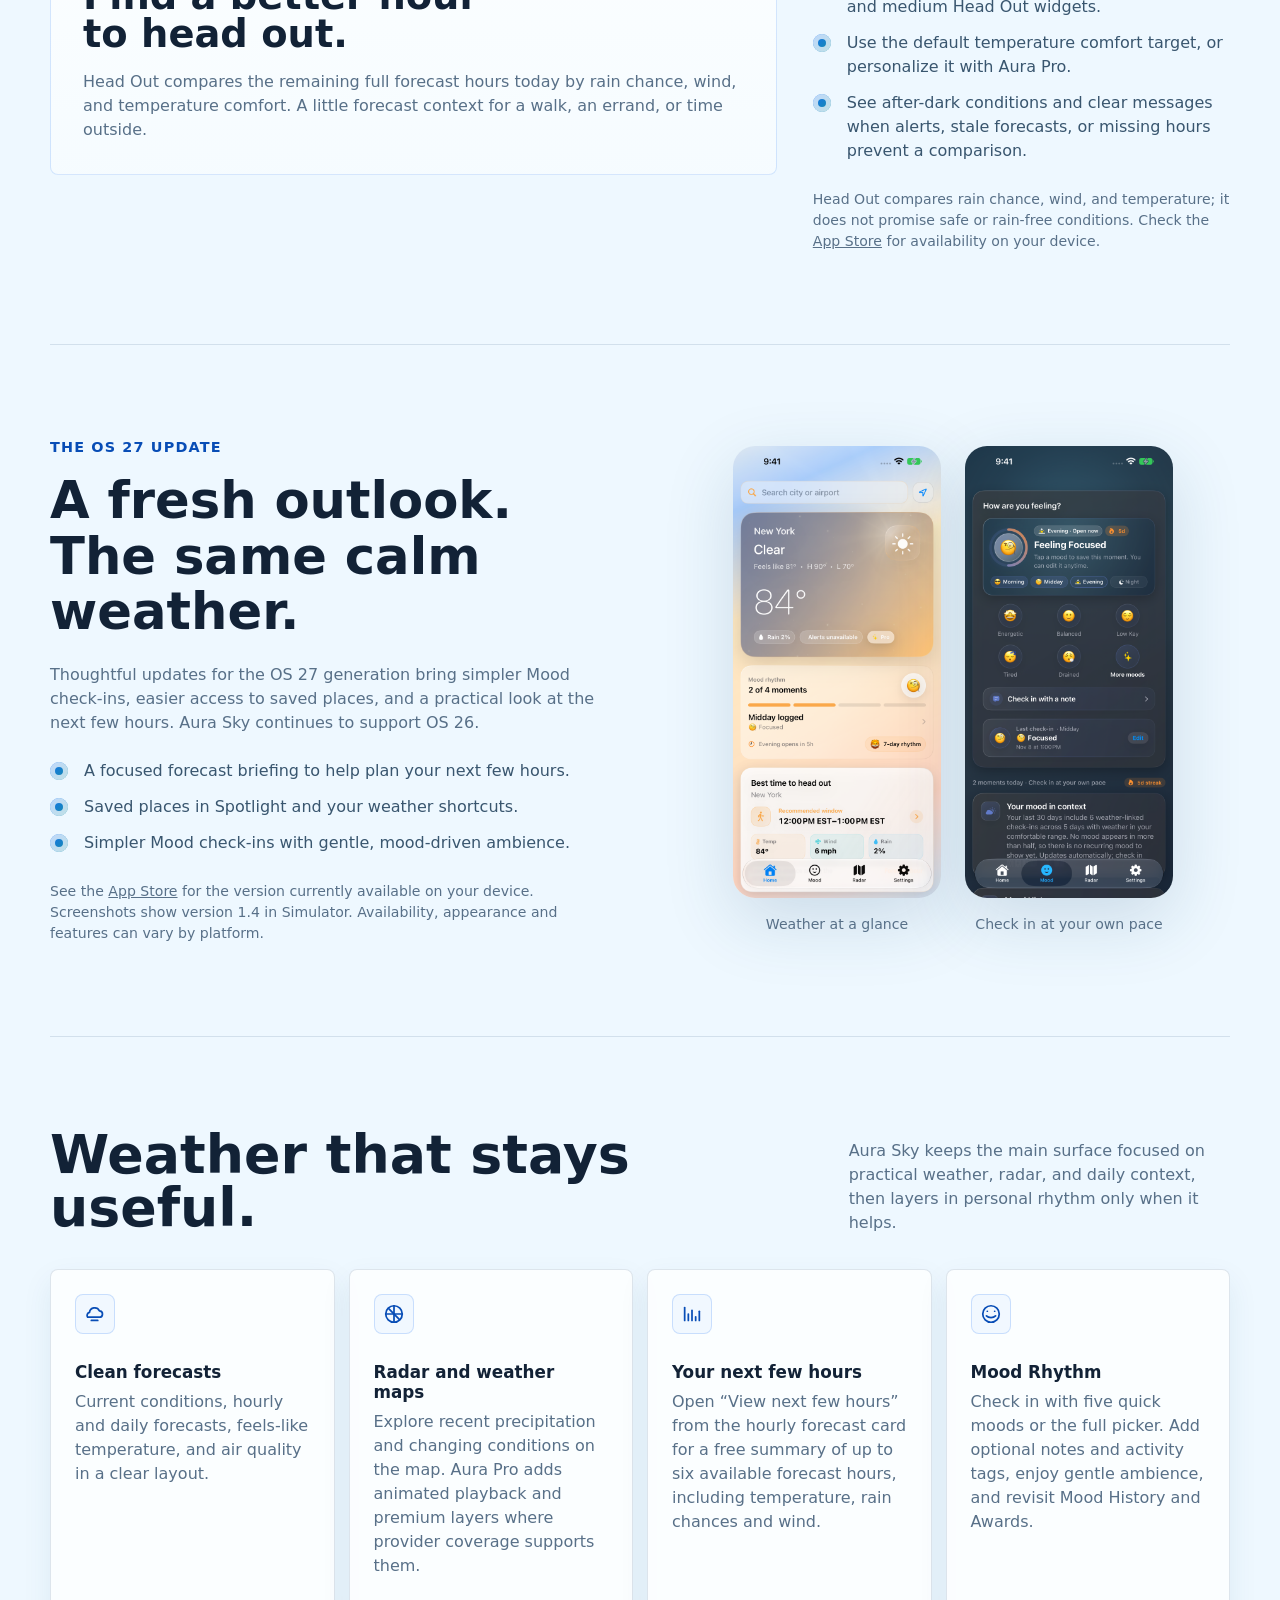
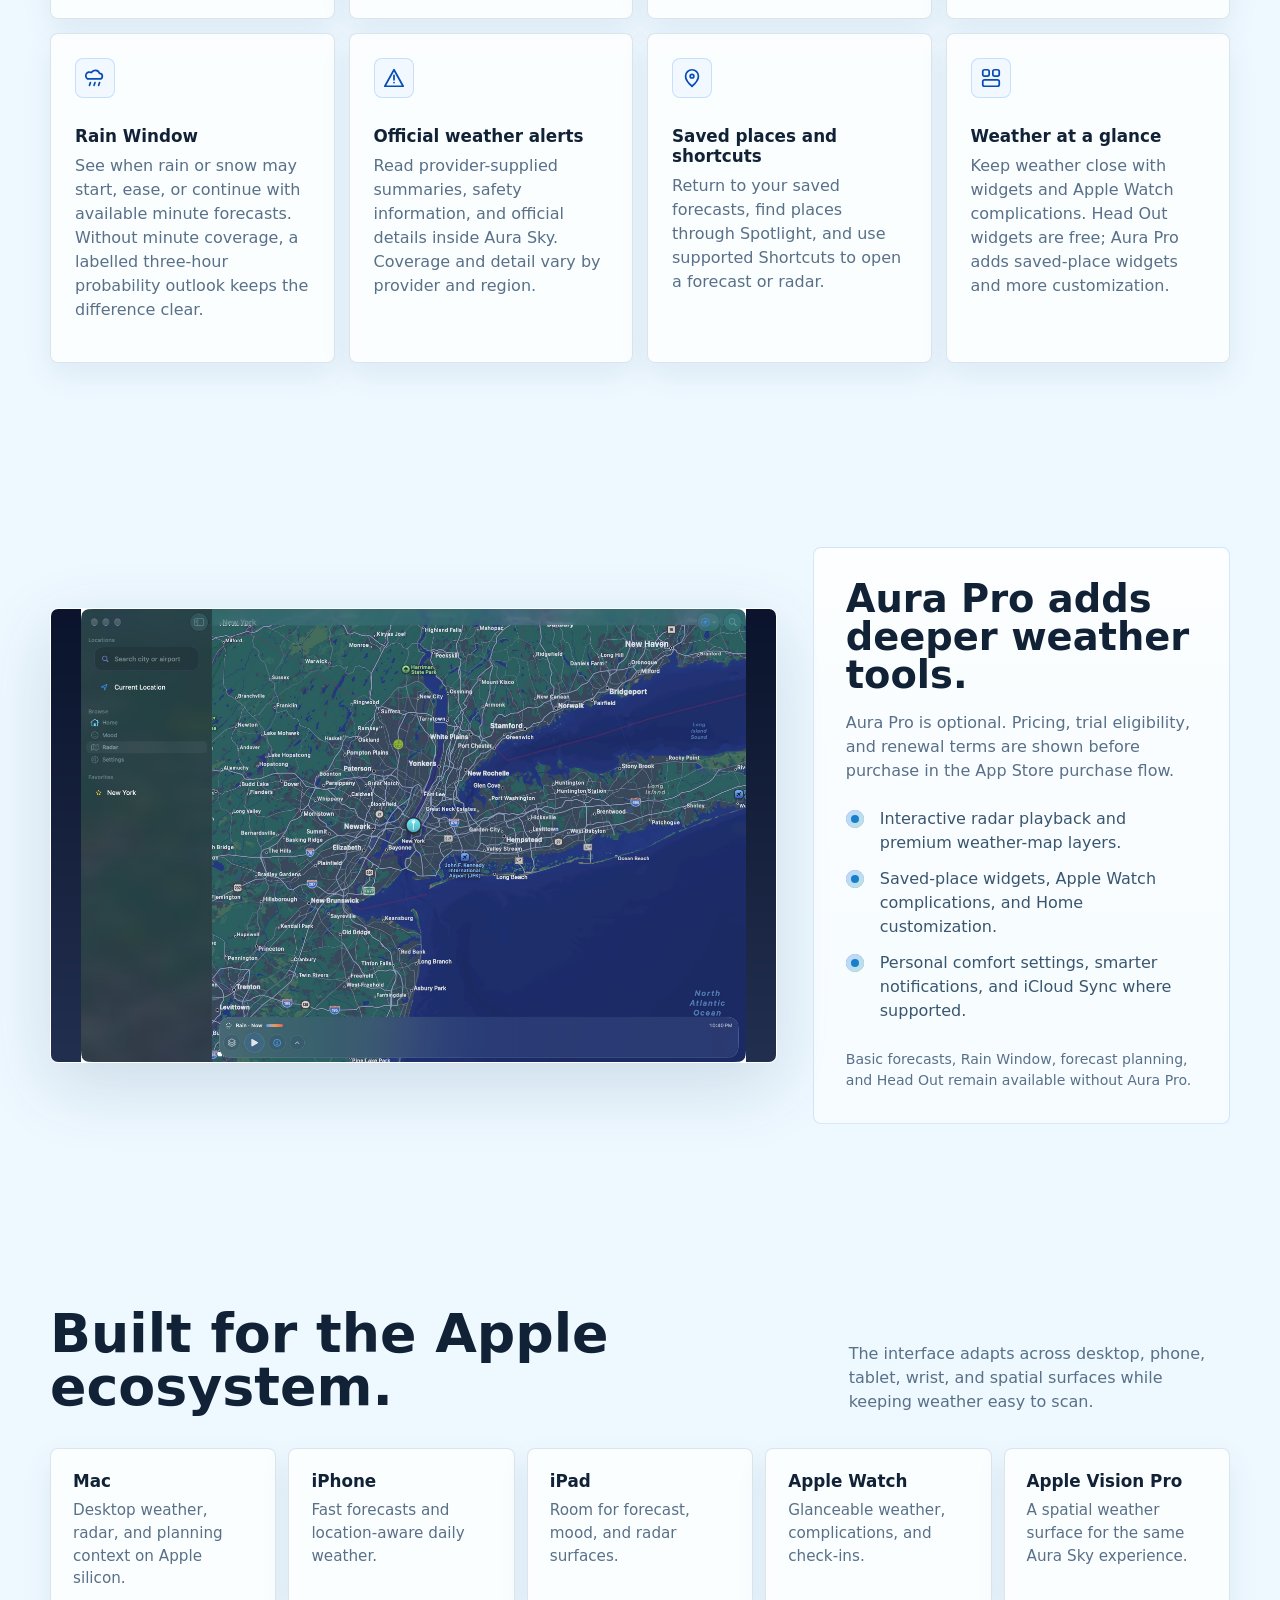
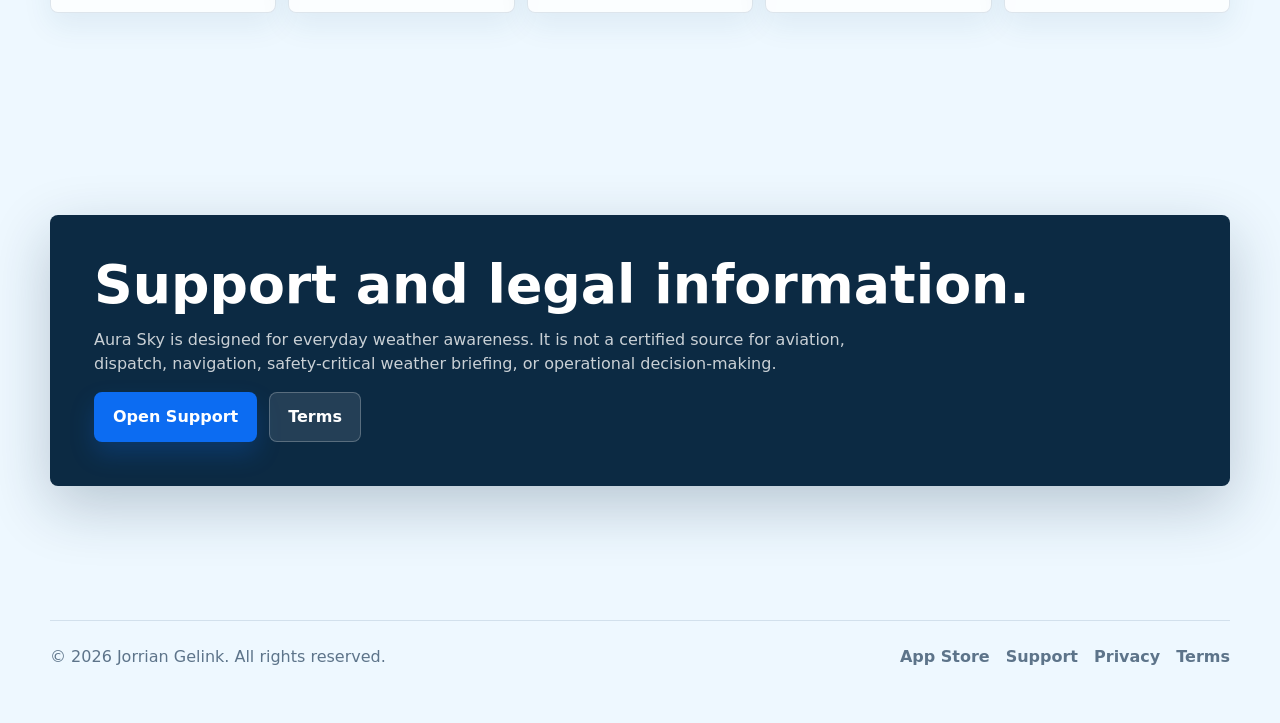
==== commit a413d24e: "docs: announce Vision Pro 1.4.1 availability" ====
--- a/index.html
+++ b/index.html
@@ -100,16 +100,16 @@
 
       <section class="section" id="latest" aria-labelledby="latest-title">
         <div class="callout">
-          <p class="eyebrow">Version 1.4.1 · Now on Mac</p>
+          <p class="eyebrow">Version 1.4.1 · Now on Mac and Apple Vision Pro</p>
           <h2 id="latest-title">Your daily weather, kept in step.</h2>
-          <p class="section-intro">Aura Sky 1.4.1 is now available on Mac, with a maintenance update keeping Aura Sky aligned across Apple platforms. It builds on the 1.4 refresh to Home, hourly forecasts, Mood check-ins and Settings.</p>
+          <p class="section-intro">Aura Sky 1.4.1 is now available on Mac and Apple Vision Pro, with a maintenance update keeping Aura Sky aligned across Apple platforms. It builds on the 1.4 refresh to Home, hourly forecasts, Mood check-ins and Settings.</p>
           <ul class="check-list">
             <li>Explore redesigned forecast hours and clearer “Best time to head out” details.</li>
             <li>See your primary mood emoji and daily rhythm in a refreshed check-in.</li>
             <li>Find your preferences more easily, with quick Automatic, Metric and Imperial unit presets.</li>
             <li>Enjoy refined StandBy weather presentation on iPhone.</li>
           </ul>
-          <p class="release-note"><a href="https://apps.apple.com/ca/app/aura-sky-weather/id6761404223?platform=mac">Get version 1.4.1 for Mac</a>. Other platforms may show a different version; check the <a href="https://apps.apple.com/ca/app/aura-sky-weather/id6761404223">App Store on your device</a> for its latest release. Features and availability vary by platform and region.</p>
+          <p class="release-note">Get version 1.4.1 for <a href="https://apps.apple.com/ca/app/aura-sky-weather/id6761404223?platform=mac">Mac</a> or <a href="https://apps.apple.com/ca/app/aura-sky-weather/id6761404223?platform=vision">Apple Vision Pro</a>. Other platforms may show a different version; check the <a href="https://apps.apple.com/ca/app/aura-sky-weather/id6761404223">App Store on your device</a> for its latest release. Features and availability vary by platform and region.</p>
         </div>
       </section>
 
@@ -263,7 +263,7 @@
             </figure>
           </li>
         </ol>
-        <p class="release-note">These complete app captures use sample weather in Apple’s iPhone Duo simulator. The images show version 1.4.1 and are simulator previews, not physical-device captures. Version 1.4.1 is now available on Mac; release availability can differ on iPhone and other platforms. Check the <a href="https://apps.apple.com/ca/app/aura-sky-weather/id6761404223">App Store</a> for the version available on your device. <a href="support/#duo-help">About the outside cover and opened Home</a>.</p>
+        <p class="release-note">These complete app captures use sample weather in Apple’s iPhone Duo simulator. The images show version 1.4.1 and are simulator previews, not physical-device captures. Version 1.4.1 is now available on Mac and Apple Vision Pro; release availability can differ on iPhone and other platforms. Check the <a href="https://apps.apple.com/ca/app/aura-sky-weather/id6761404223">App Store</a> for the version available on your device. <a href="support/#duo-help">About the outside cover and opened Home</a>.</p>
       </section>
 
       <section class="section split" id="head-out" aria-labelledby="head-out-title">
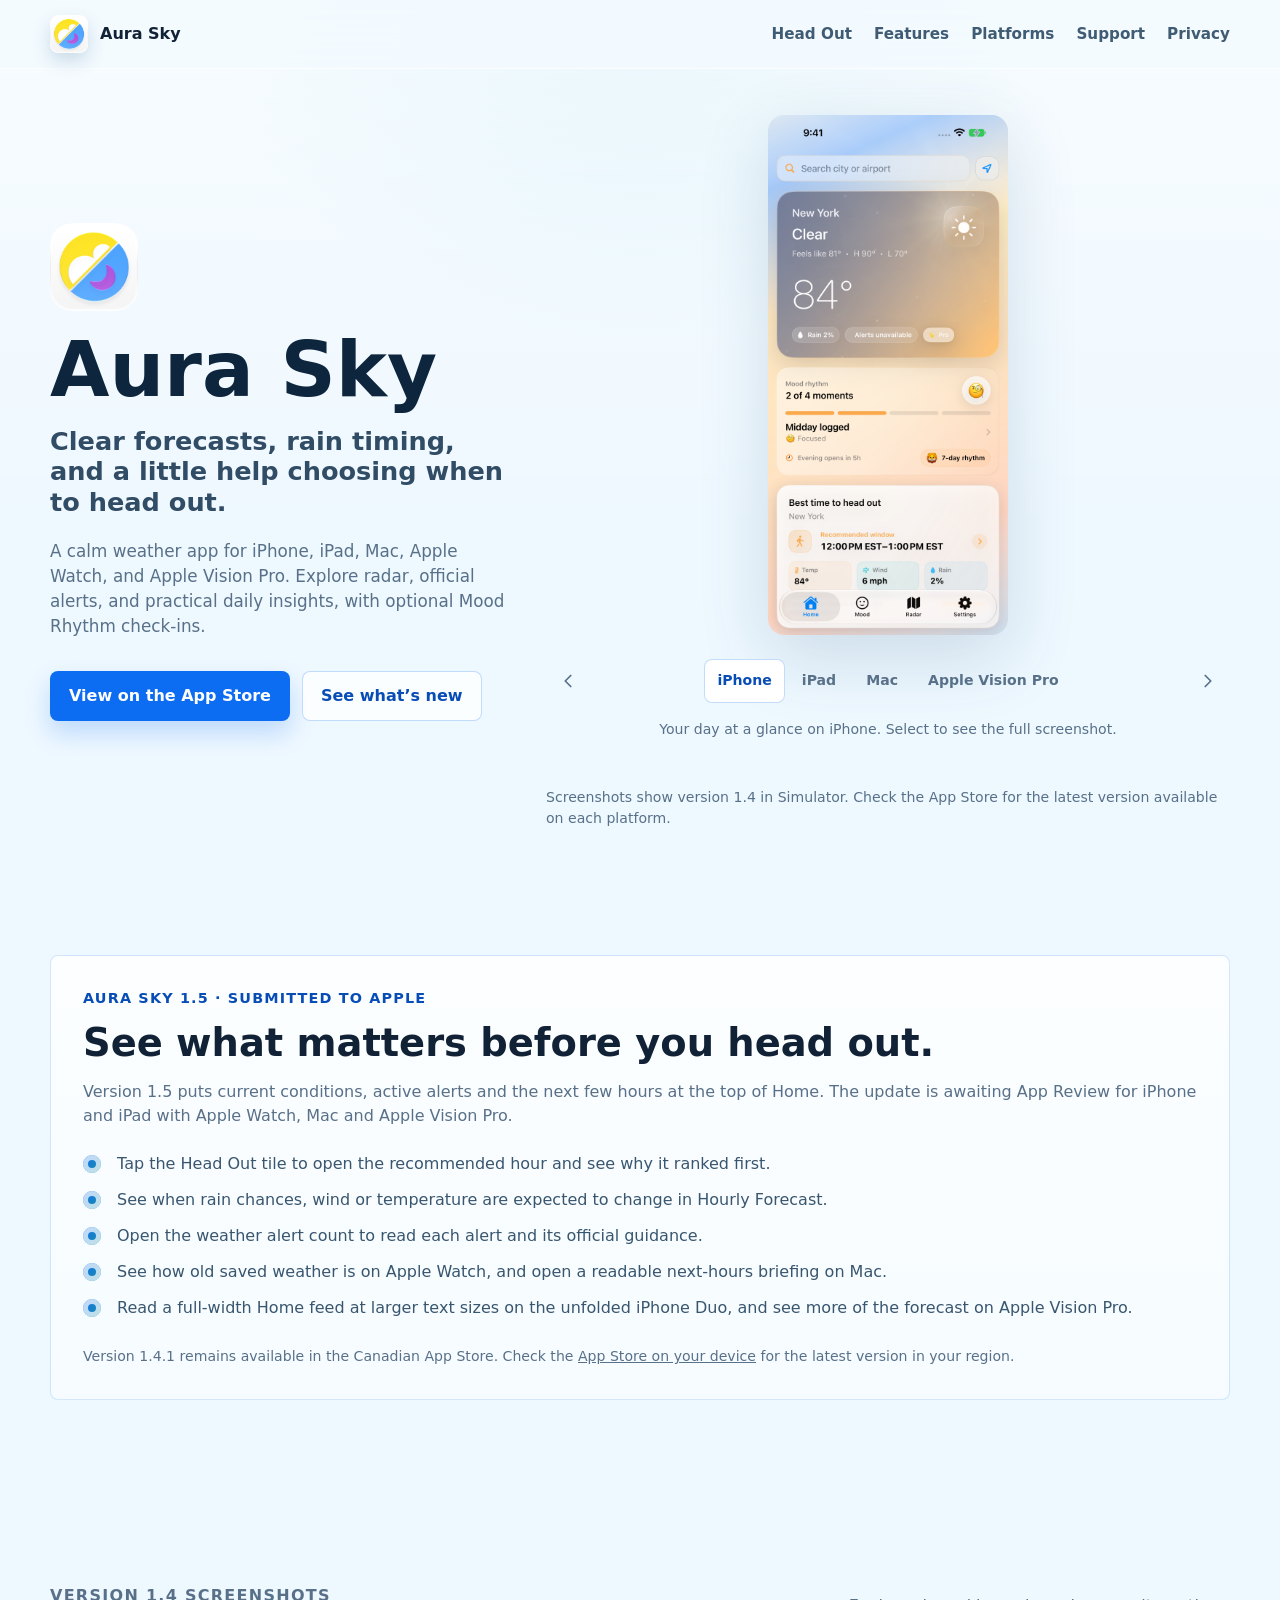
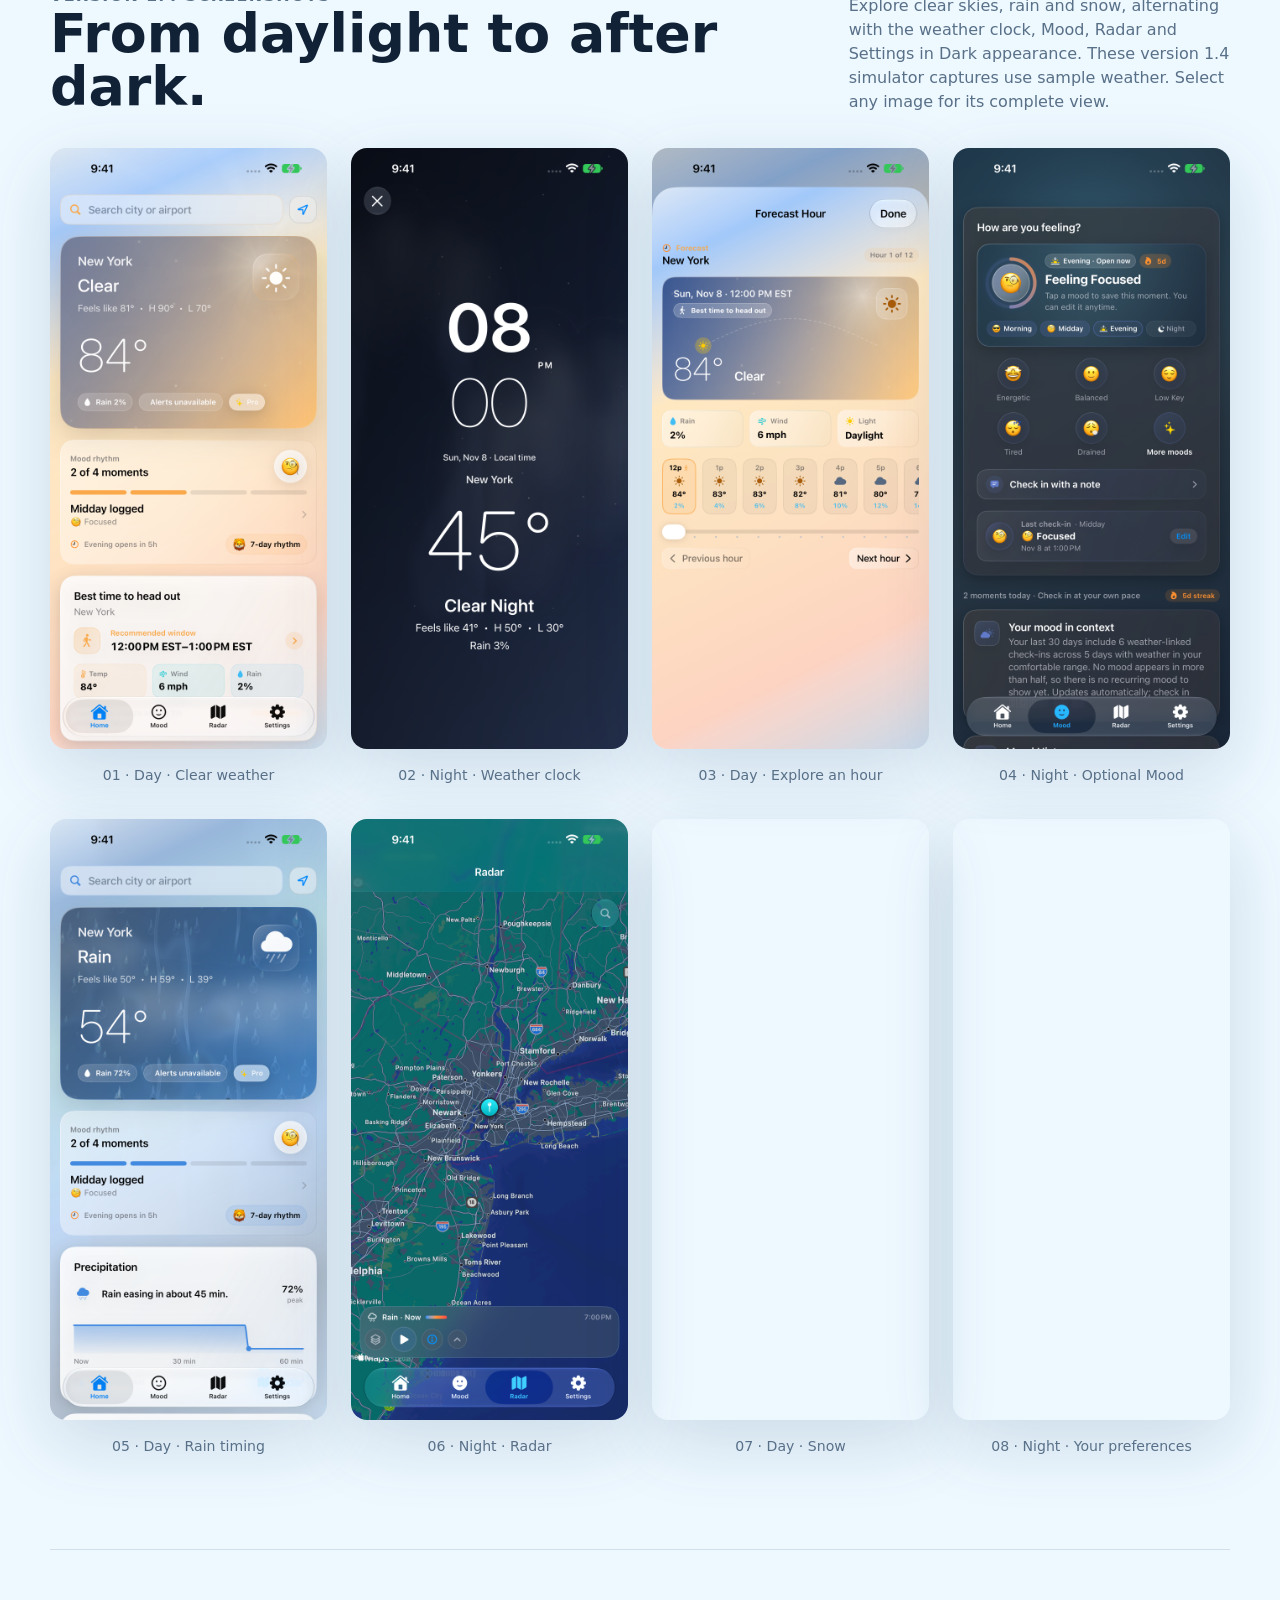
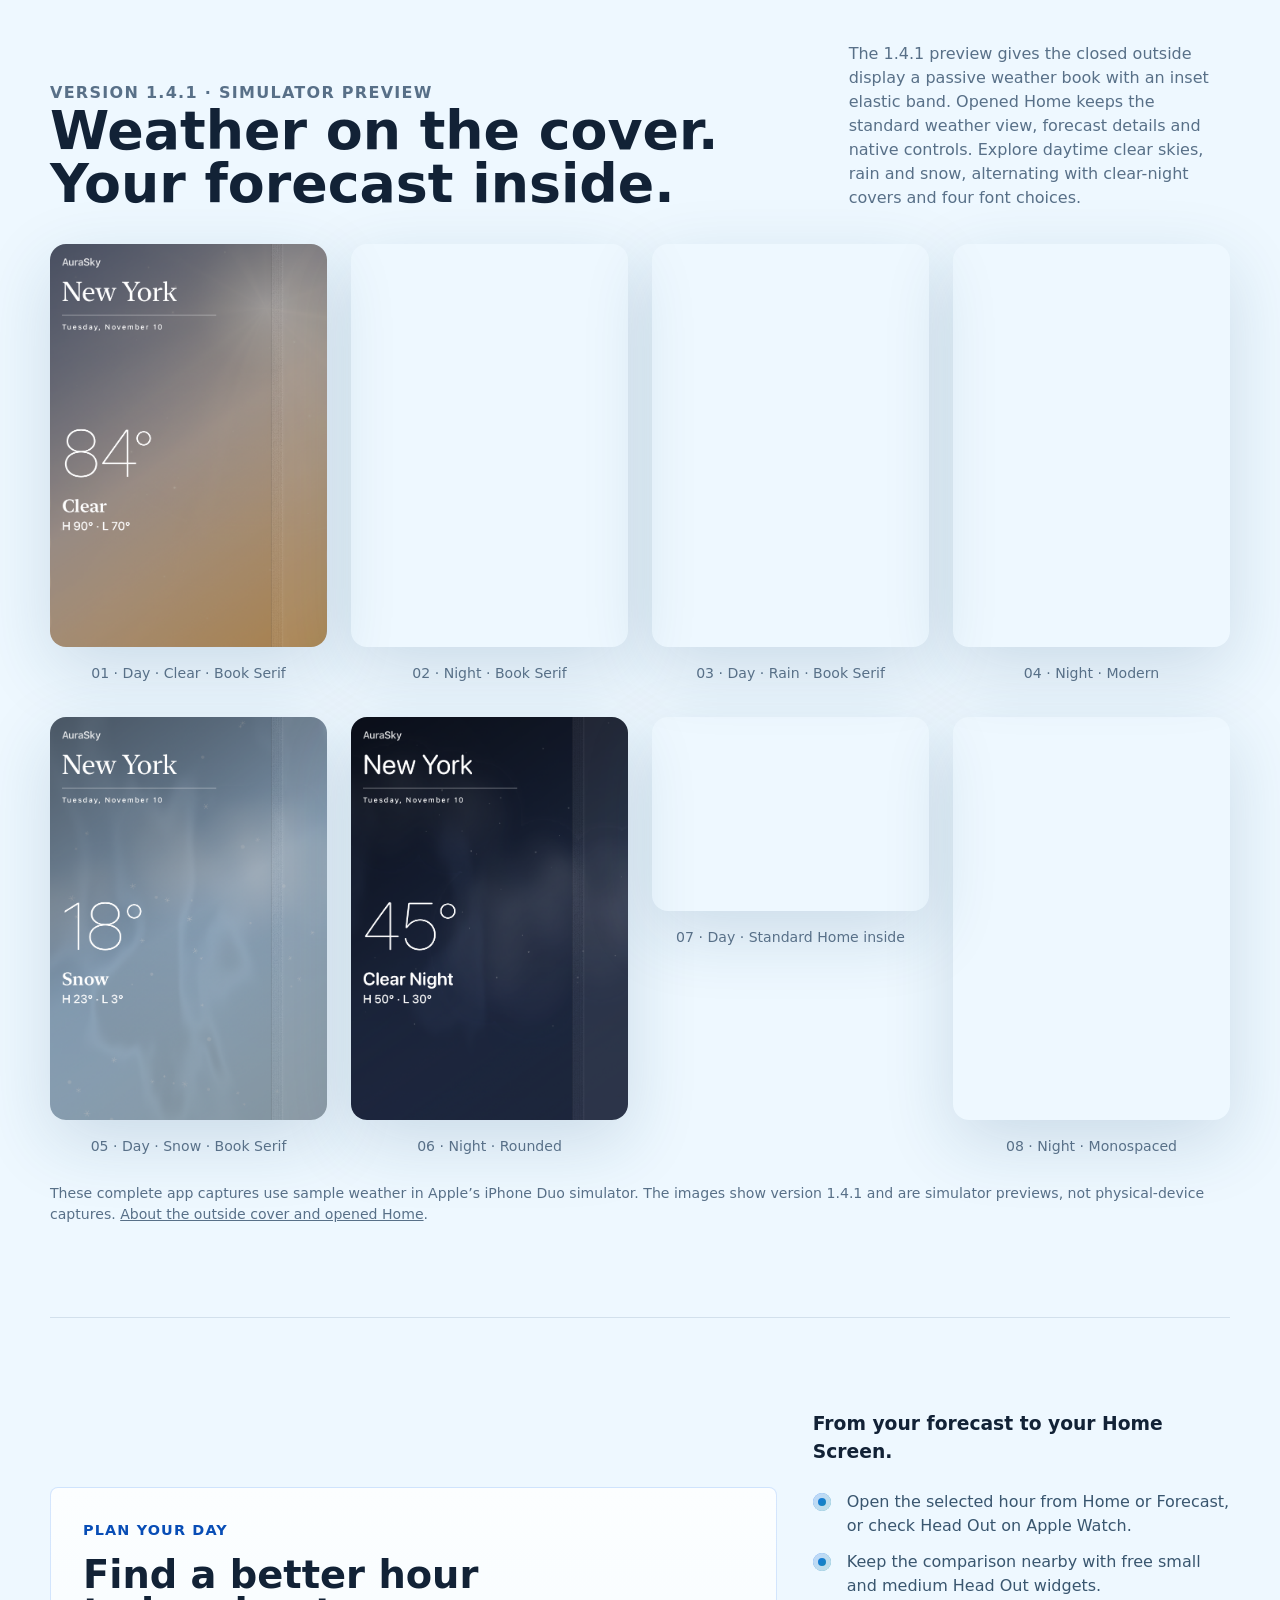
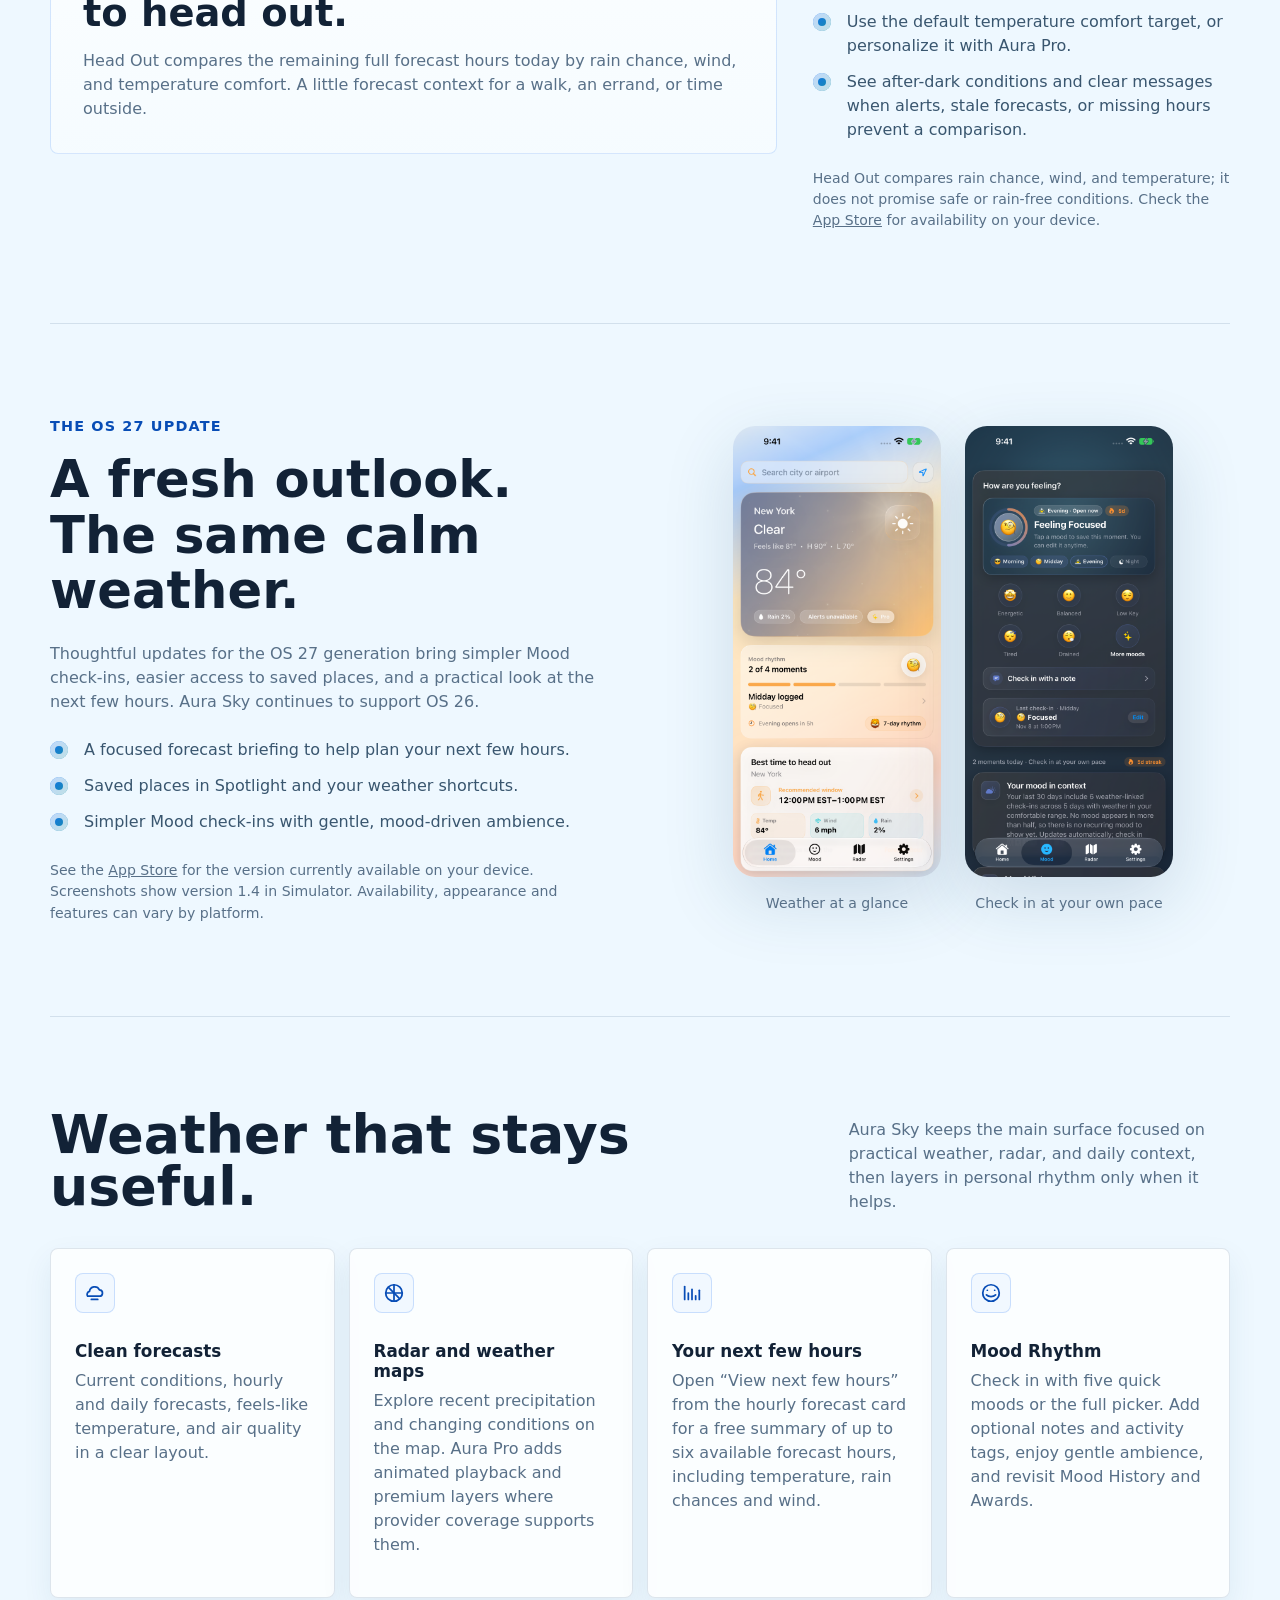
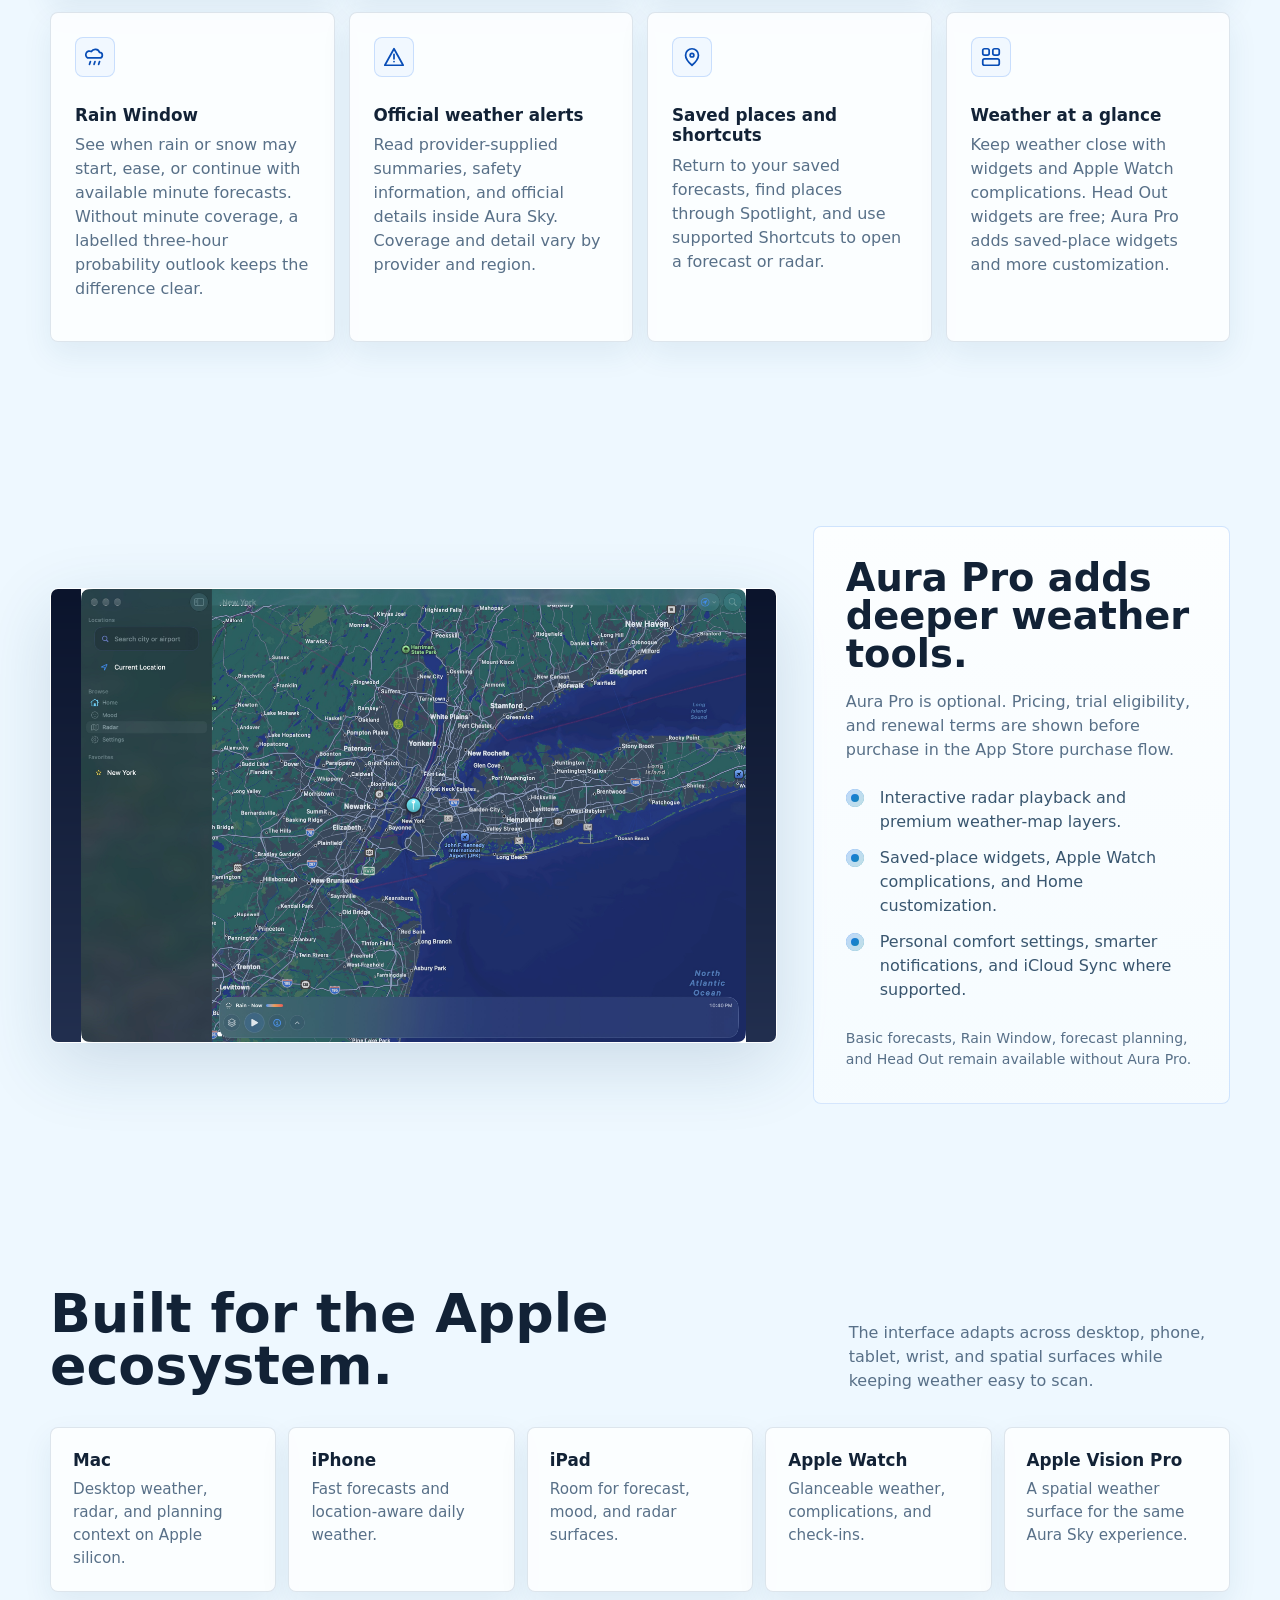
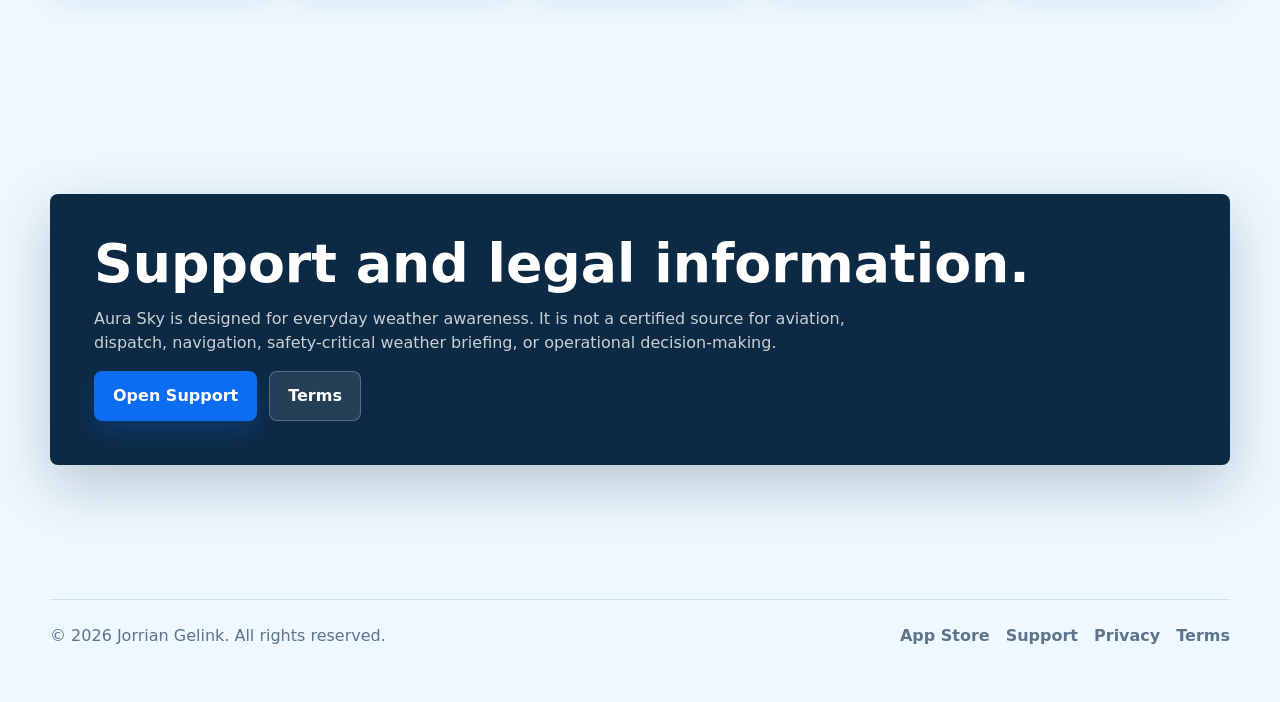
==== commit 7756a312: "docs: introduce Aura Sky 1.5 ahead of App Review" ====
--- a/index.html
+++ b/index.html
@@ -100,16 +100,17 @@
 
       <section class="section" id="latest" aria-labelledby="latest-title">
         <div class="callout">
-          <p class="eyebrow">Version 1.4.1 · Now on Mac and Apple Vision Pro</p>
-          <h2 id="latest-title">Your daily weather, kept in step.</h2>
-          <p class="section-intro">Aura Sky 1.4.1 is now available on Mac and Apple Vision Pro, with a maintenance update keeping Aura Sky aligned across Apple platforms. It builds on the 1.4 refresh to Home, hourly forecasts, Mood check-ins and Settings.</p>
+          <p class="eyebrow">Aura Sky 1.5 · Submitted to Apple</p>
+          <h2 id="latest-title">See what matters before you head out.</h2>
+          <p class="section-intro">Version 1.5 puts current conditions, active alerts and the next few hours at the top of Home. The update is awaiting App Review for iPhone and iPad with Apple Watch, Mac and Apple Vision Pro.</p>
           <ul class="check-list">
-            <li>Explore redesigned forecast hours and clearer “Best time to head out” details.</li>
-            <li>See your primary mood emoji and daily rhythm in a refreshed check-in.</li>
-            <li>Find your preferences more easily, with quick Automatic, Metric and Imperial unit presets.</li>
-            <li>Enjoy refined StandBy weather presentation on iPhone.</li>
+            <li>Tap the Head Out tile to open the recommended hour and see why it ranked first.</li>
+            <li>See when rain chances, wind or temperature are expected to change in Hourly Forecast.</li>
+            <li>Open the weather alert count to read each alert and its official guidance.</li>
+            <li>See how old saved weather is on Apple Watch, and open a readable next-hours briefing on Mac.</li>
+            <li>Read a full-width Home feed at larger text sizes on the unfolded iPhone Duo, and see more of the forecast on Apple Vision Pro.</li>
           </ul>
-          <p class="release-note">Get version 1.4.1 for <a href="https://apps.apple.com/ca/app/aura-sky-weather/id6761404223?platform=mac">Mac</a> or <a href="https://apps.apple.com/ca/app/aura-sky-weather/id6761404223?platform=vision">Apple Vision Pro</a>. Other platforms may show a different version; check the <a href="https://apps.apple.com/ca/app/aura-sky-weather/id6761404223">App Store on your device</a> for its latest release. Features and availability vary by platform and region.</p>
+          <p class="release-note">Version 1.4.1 remains available in the Canadian App Store. Check the <a href="https://apps.apple.com/ca/app/aura-sky-weather/id6761404223">App Store on your device</a> for the latest version in your region.</p>
         </div>
       </section>
 
@@ -119,7 +120,7 @@
             <p class="eyebrow">Version 1.4 screenshots</p>
             <h2 id="screenshots-title">From daylight to after dark.</h2>
           </div>
-          <p>Explore clear skies, rain and snow, alternating with the weather clock, Mood, Radar and Settings in Dark appearance. These authentic simulator captures use sample weather; version 1.4 is now available for iPhone and iPad. Select any image for its complete view.</p>
+          <p>Explore clear skies, rain and snow, alternating with the weather clock, Mood, Radar and Settings in Dark appearance. These version 1.4 simulator captures use sample weather. Select any image for its complete view.</p>
         </div>
         <ol class="release-gallery" aria-label="Eight Aura Sky 1.4 iPhone screenshots in day and night order">
           <li>
@@ -263,7 +264,7 @@
             </figure>
           </li>
         </ol>
-        <p class="release-note">These complete app captures use sample weather in Apple’s iPhone Duo simulator. The images show version 1.4.1 and are simulator previews, not physical-device captures. Version 1.4.1 is now available on Mac and Apple Vision Pro; release availability can differ on iPhone and other platforms. Check the <a href="https://apps.apple.com/ca/app/aura-sky-weather/id6761404223">App Store</a> for the version available on your device. <a href="support/#duo-help">About the outside cover and opened Home</a>.</p>
+        <p class="release-note">These complete app captures use sample weather in Apple’s iPhone Duo simulator. The images show version 1.4.1 and are simulator previews, not physical-device captures. <a href="support/#duo-help">About the outside cover and opened Home</a>.</p>
       </section>
 
       <section class="section split" id="head-out" aria-labelledby="head-out-title">
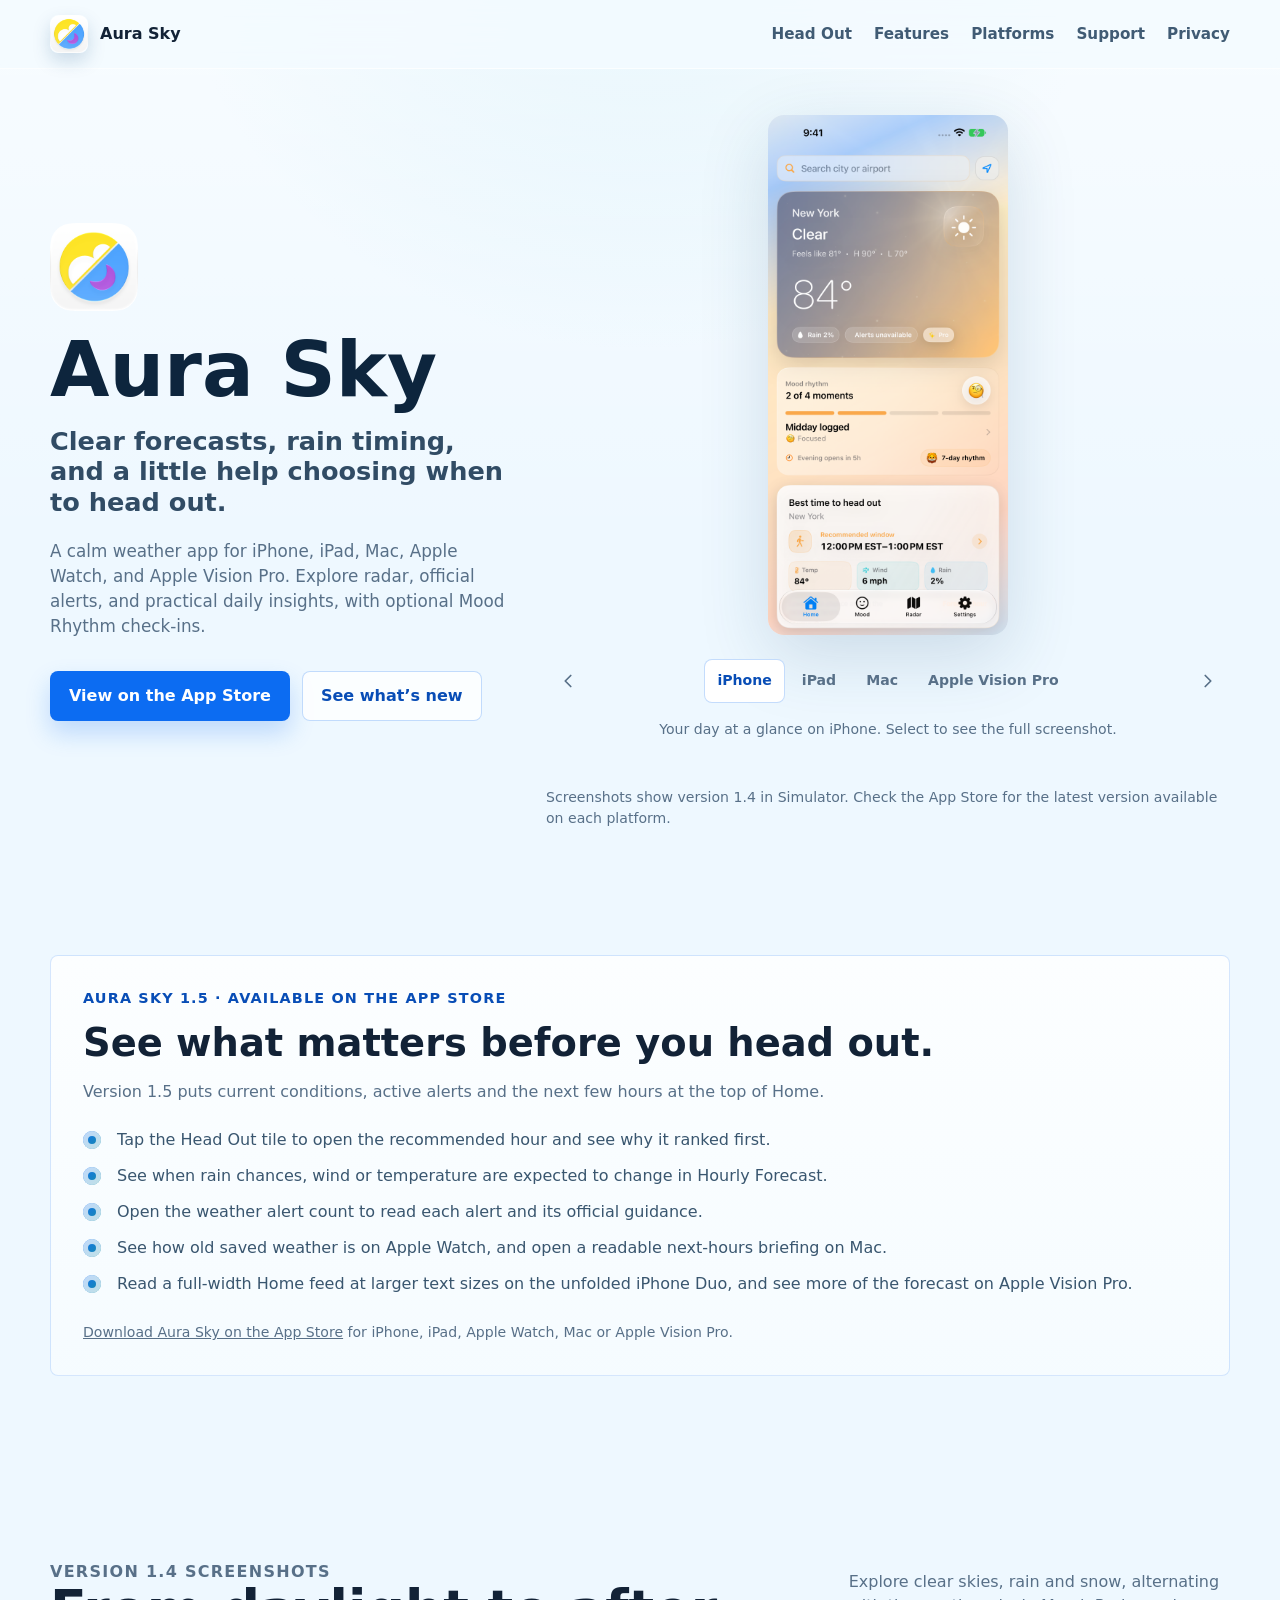
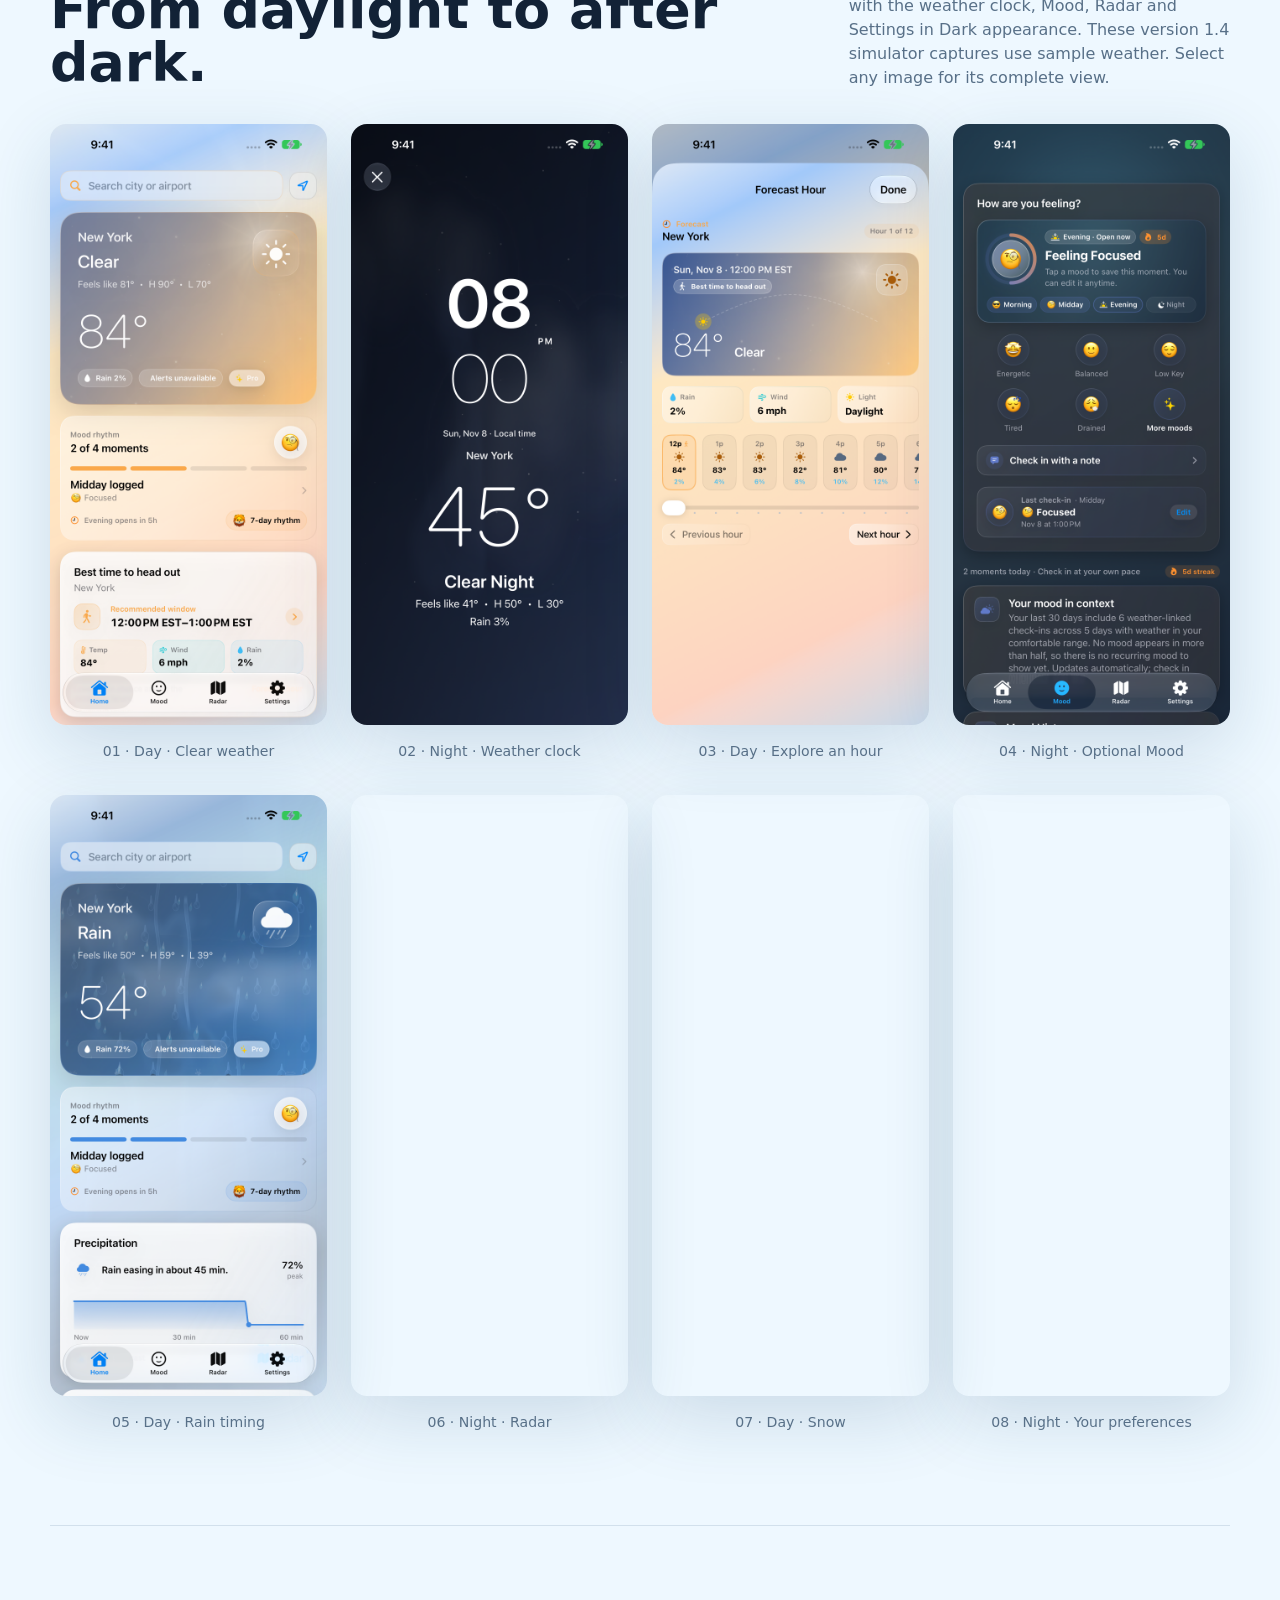
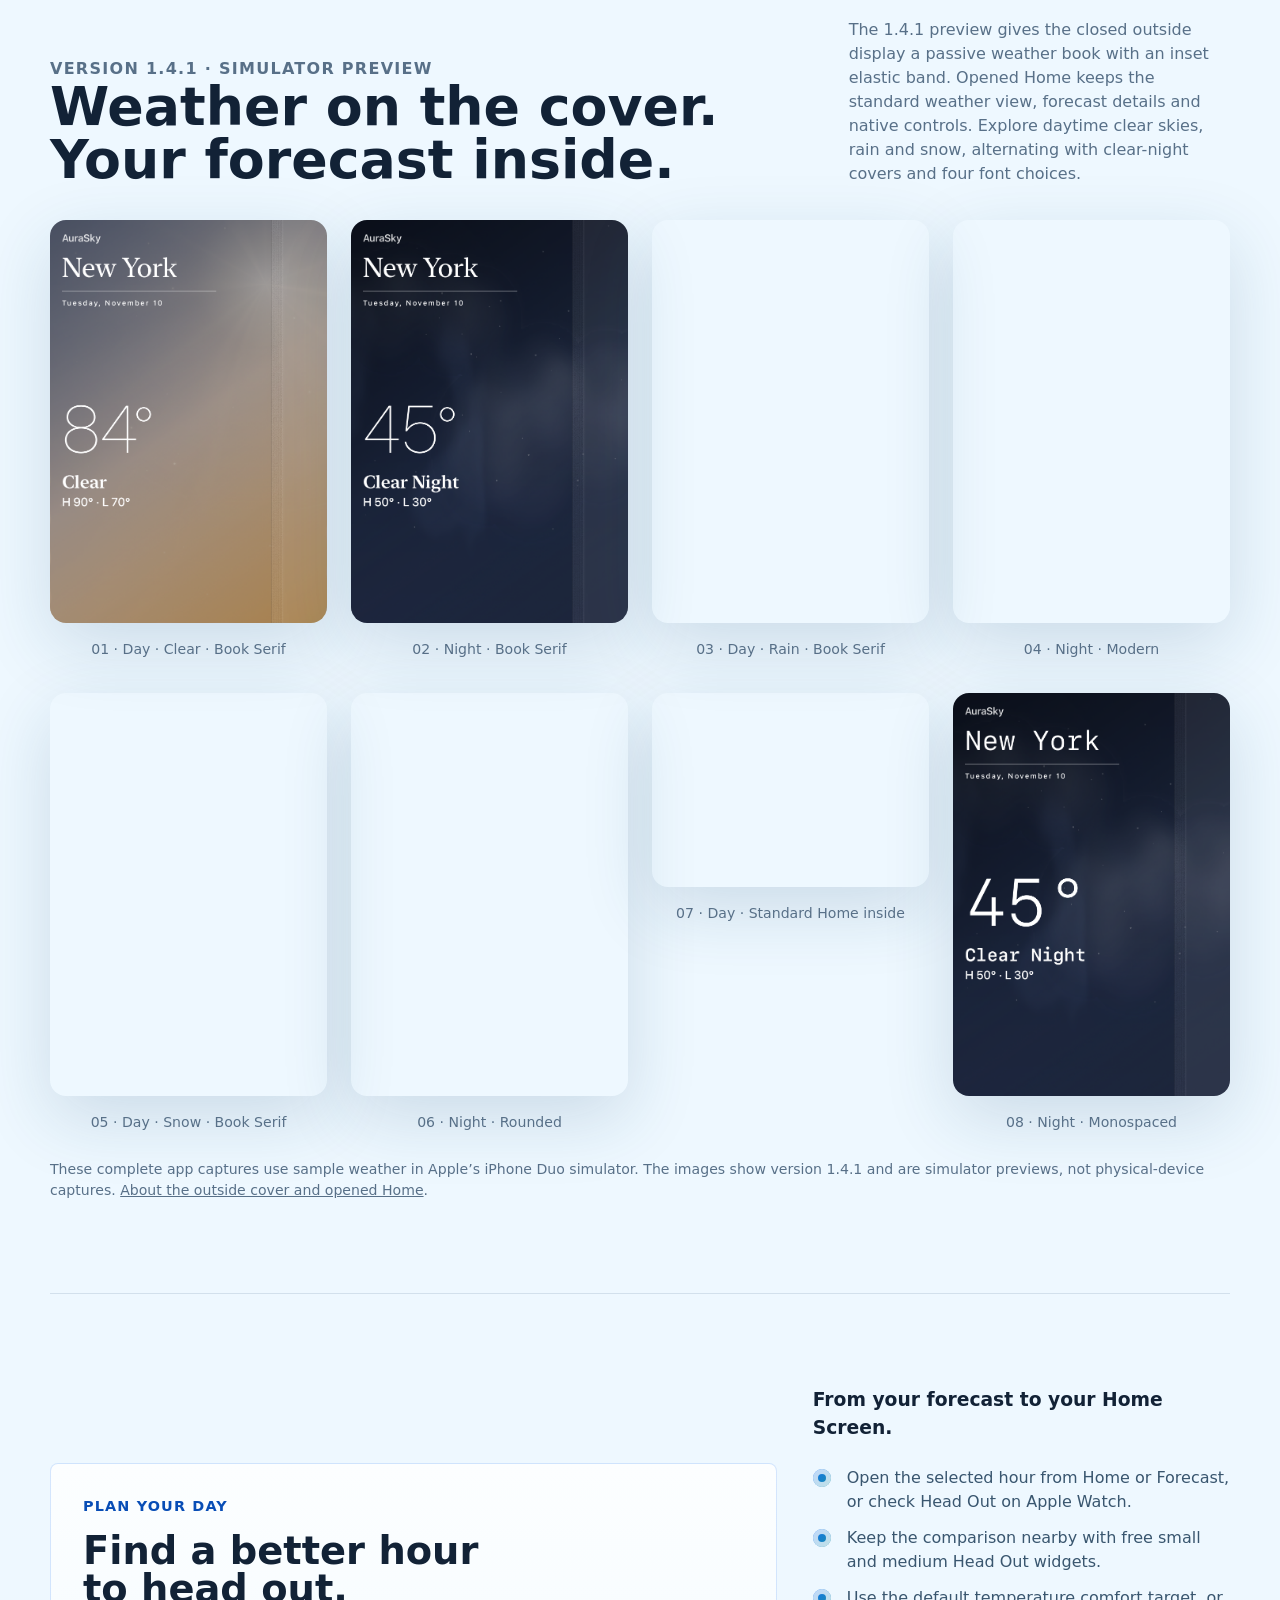
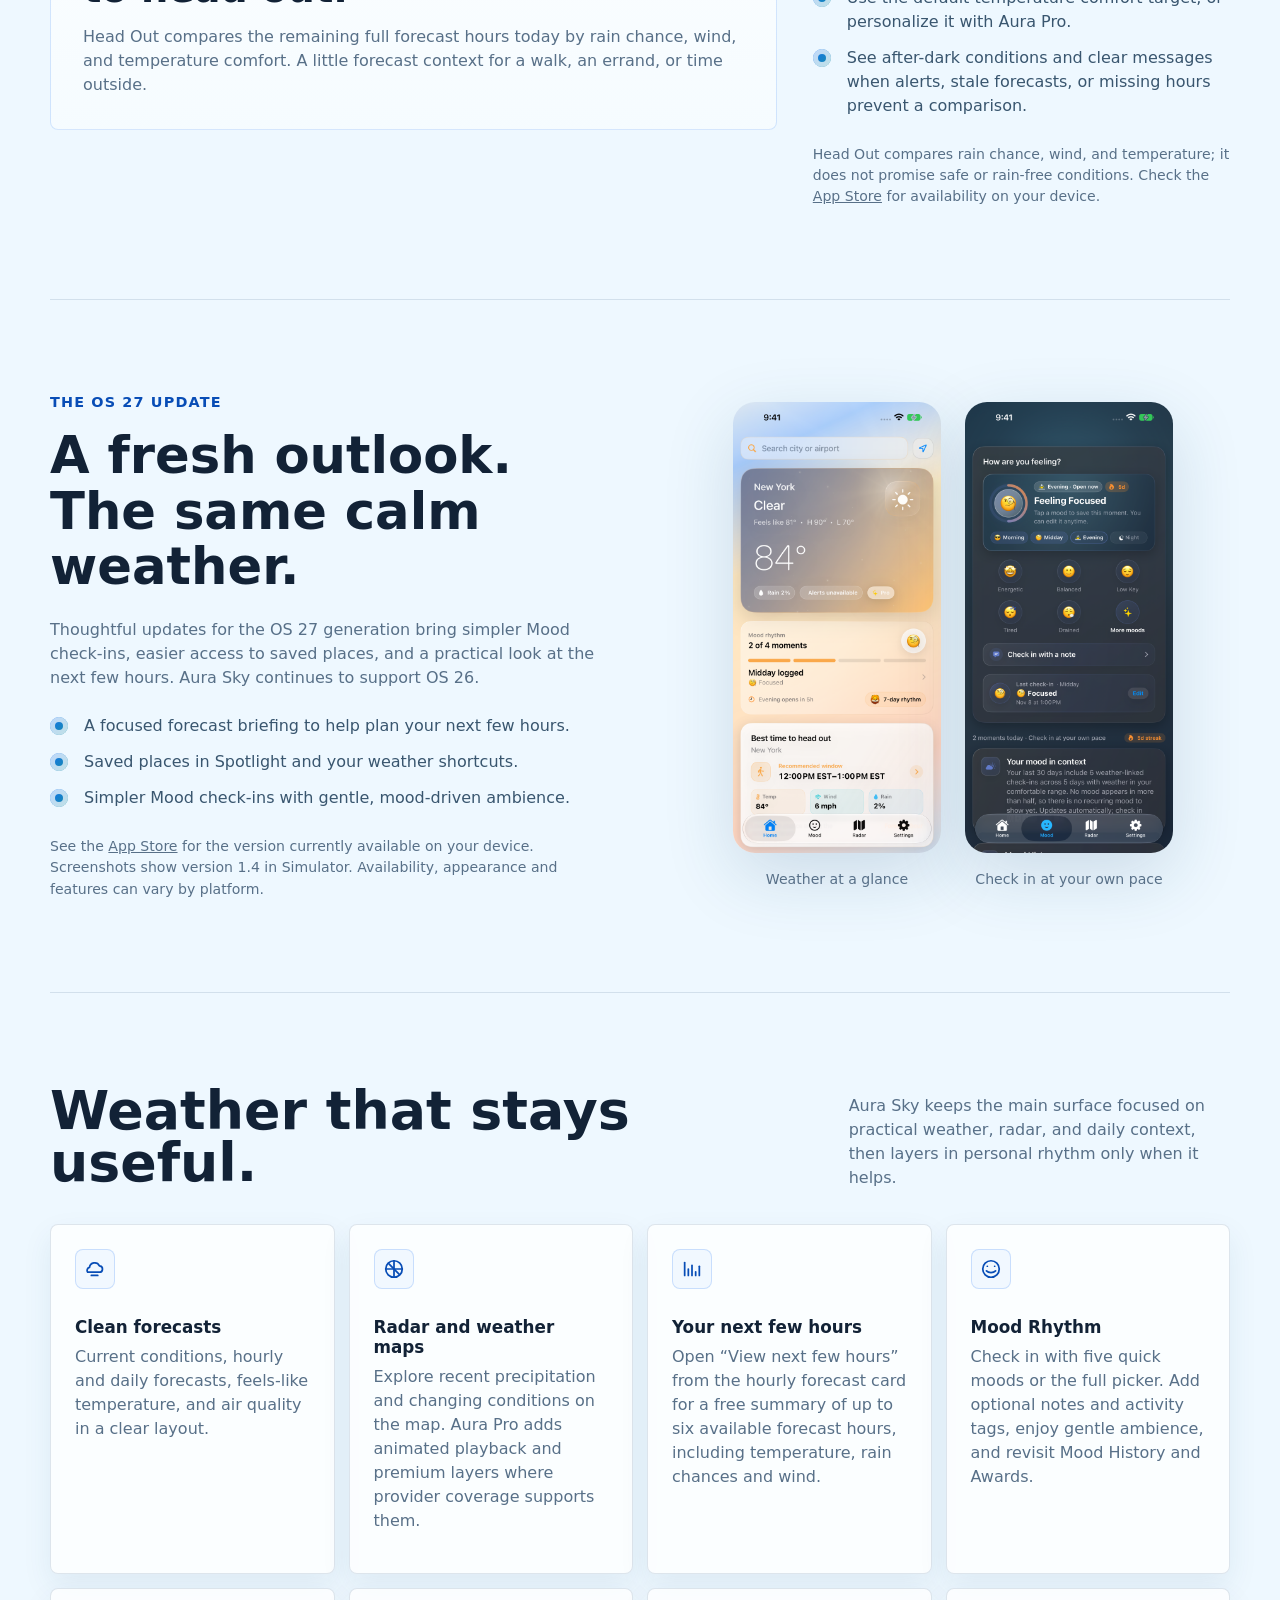
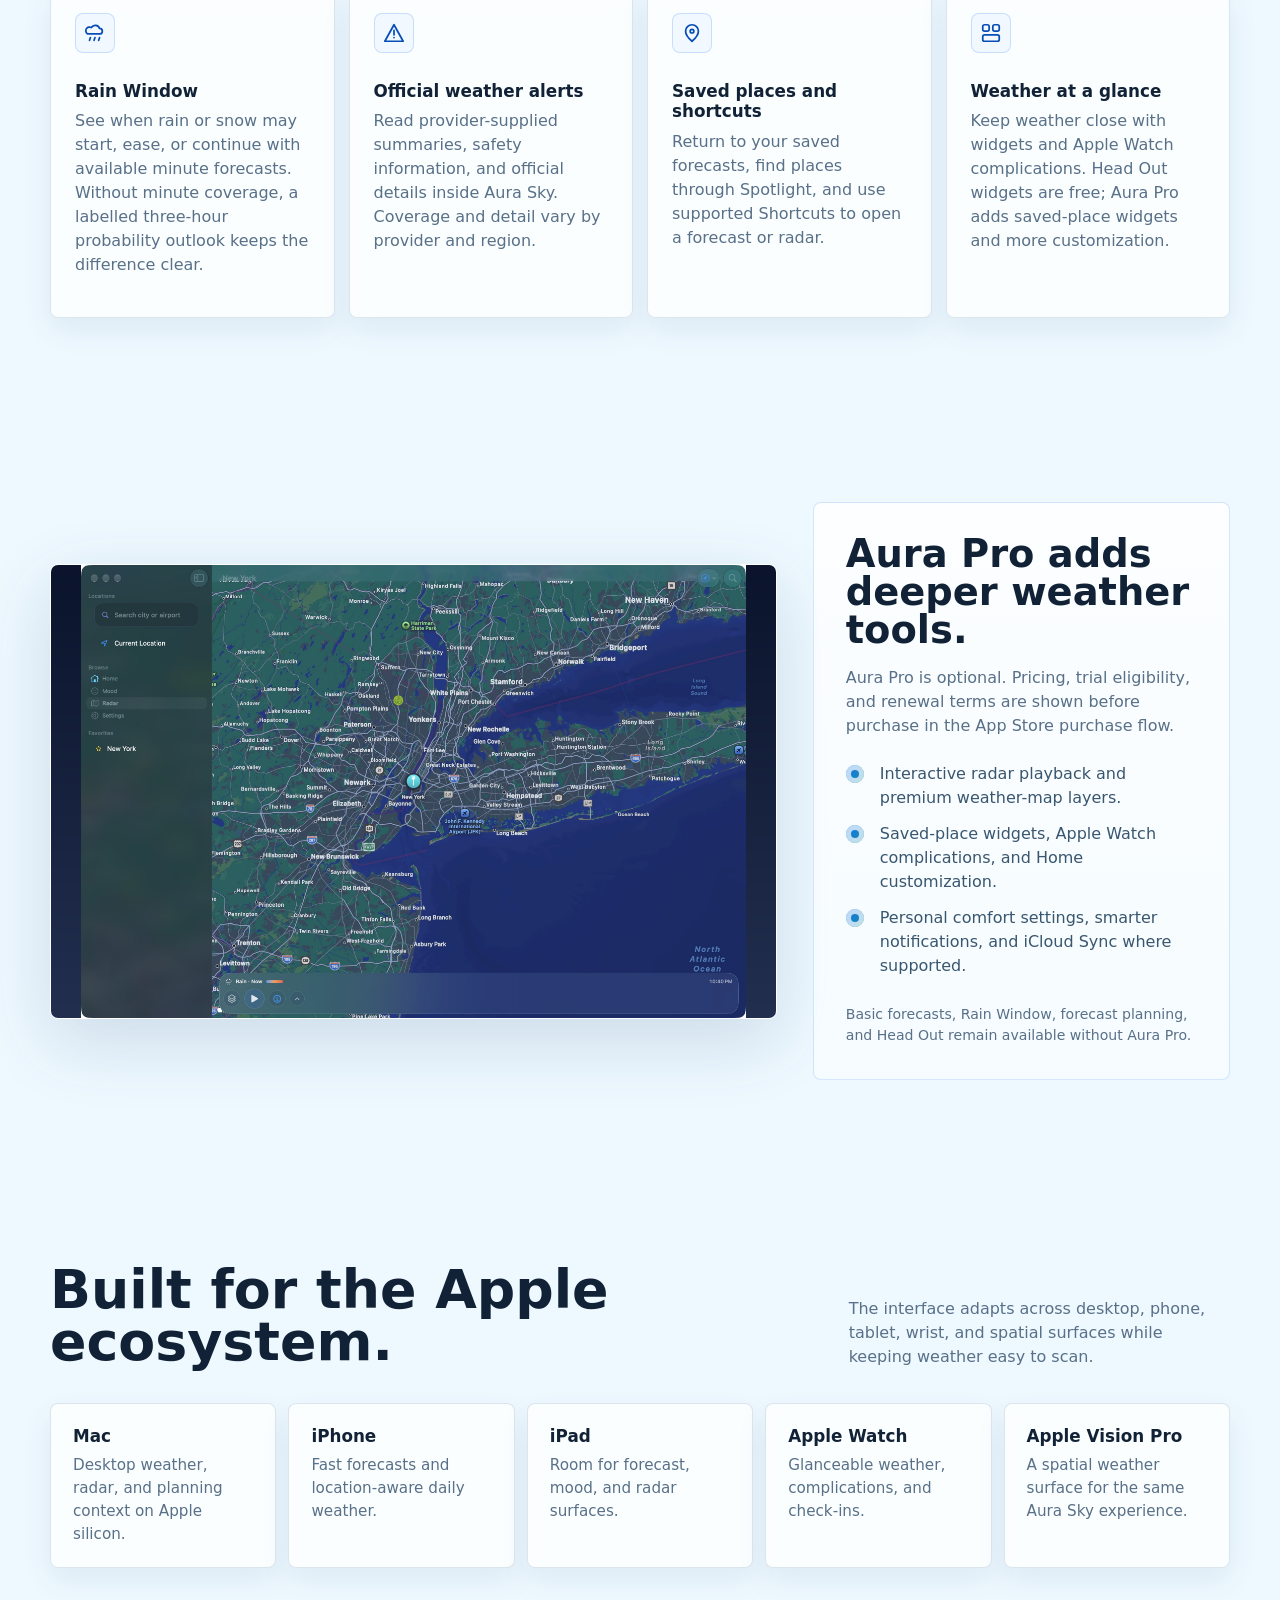
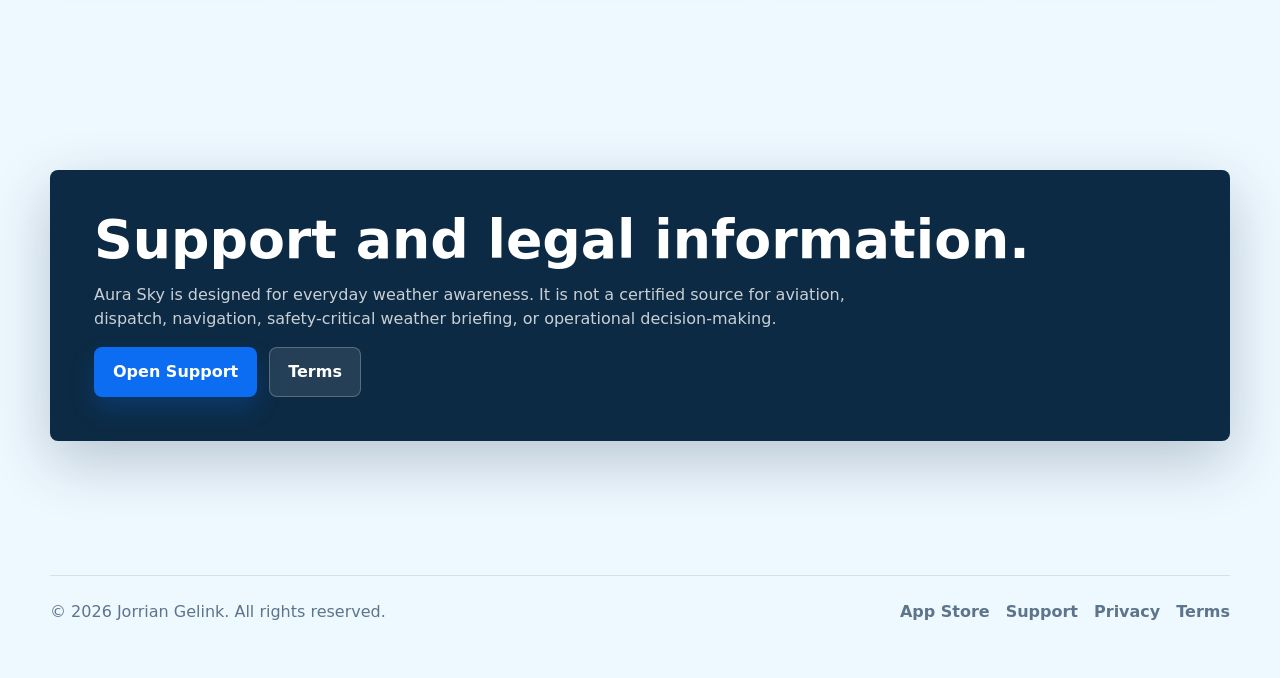
==== commit ec2d5c4b: "Announce Aura Sky 1.5 App Store availability" ====
--- a/index.html
+++ b/index.html
@@ -100,9 +100,9 @@
 
       <section class="section" id="latest" aria-labelledby="latest-title">
         <div class="callout">
-          <p class="eyebrow">Aura Sky 1.5 · Submitted to Apple</p>
+          <p class="eyebrow">Aura Sky 1.5 · Available on the App Store</p>
           <h2 id="latest-title">See what matters before you head out.</h2>
-          <p class="section-intro">Version 1.5 puts current conditions, active alerts and the next few hours at the top of Home. The update is awaiting App Review for iPhone and iPad with Apple Watch, Mac and Apple Vision Pro.</p>
+          <p class="section-intro">Version 1.5 puts current conditions, active alerts and the next few hours at the top of Home.</p>
           <ul class="check-list">
             <li>Tap the Head Out tile to open the recommended hour and see why it ranked first.</li>
             <li>See when rain chances, wind or temperature are expected to change in Hourly Forecast.</li>
@@ -110,7 +110,7 @@
             <li>See how old saved weather is on Apple Watch, and open a readable next-hours briefing on Mac.</li>
             <li>Read a full-width Home feed at larger text sizes on the unfolded iPhone Duo, and see more of the forecast on Apple Vision Pro.</li>
           </ul>
-          <p class="release-note">Version 1.4.1 remains available in the Canadian App Store. Check the <a href="https://apps.apple.com/ca/app/aura-sky-weather/id6761404223">App Store on your device</a> for the latest version in your region.</p>
+          <p class="release-note"><a href="https://apps.apple.com/ca/app/aura-sky-weather/id6761404223">Download Aura Sky on the App Store</a> for iPhone, iPad, Apple Watch, Mac or Apple Vision Pro.</p>
         </div>
       </section>
 
